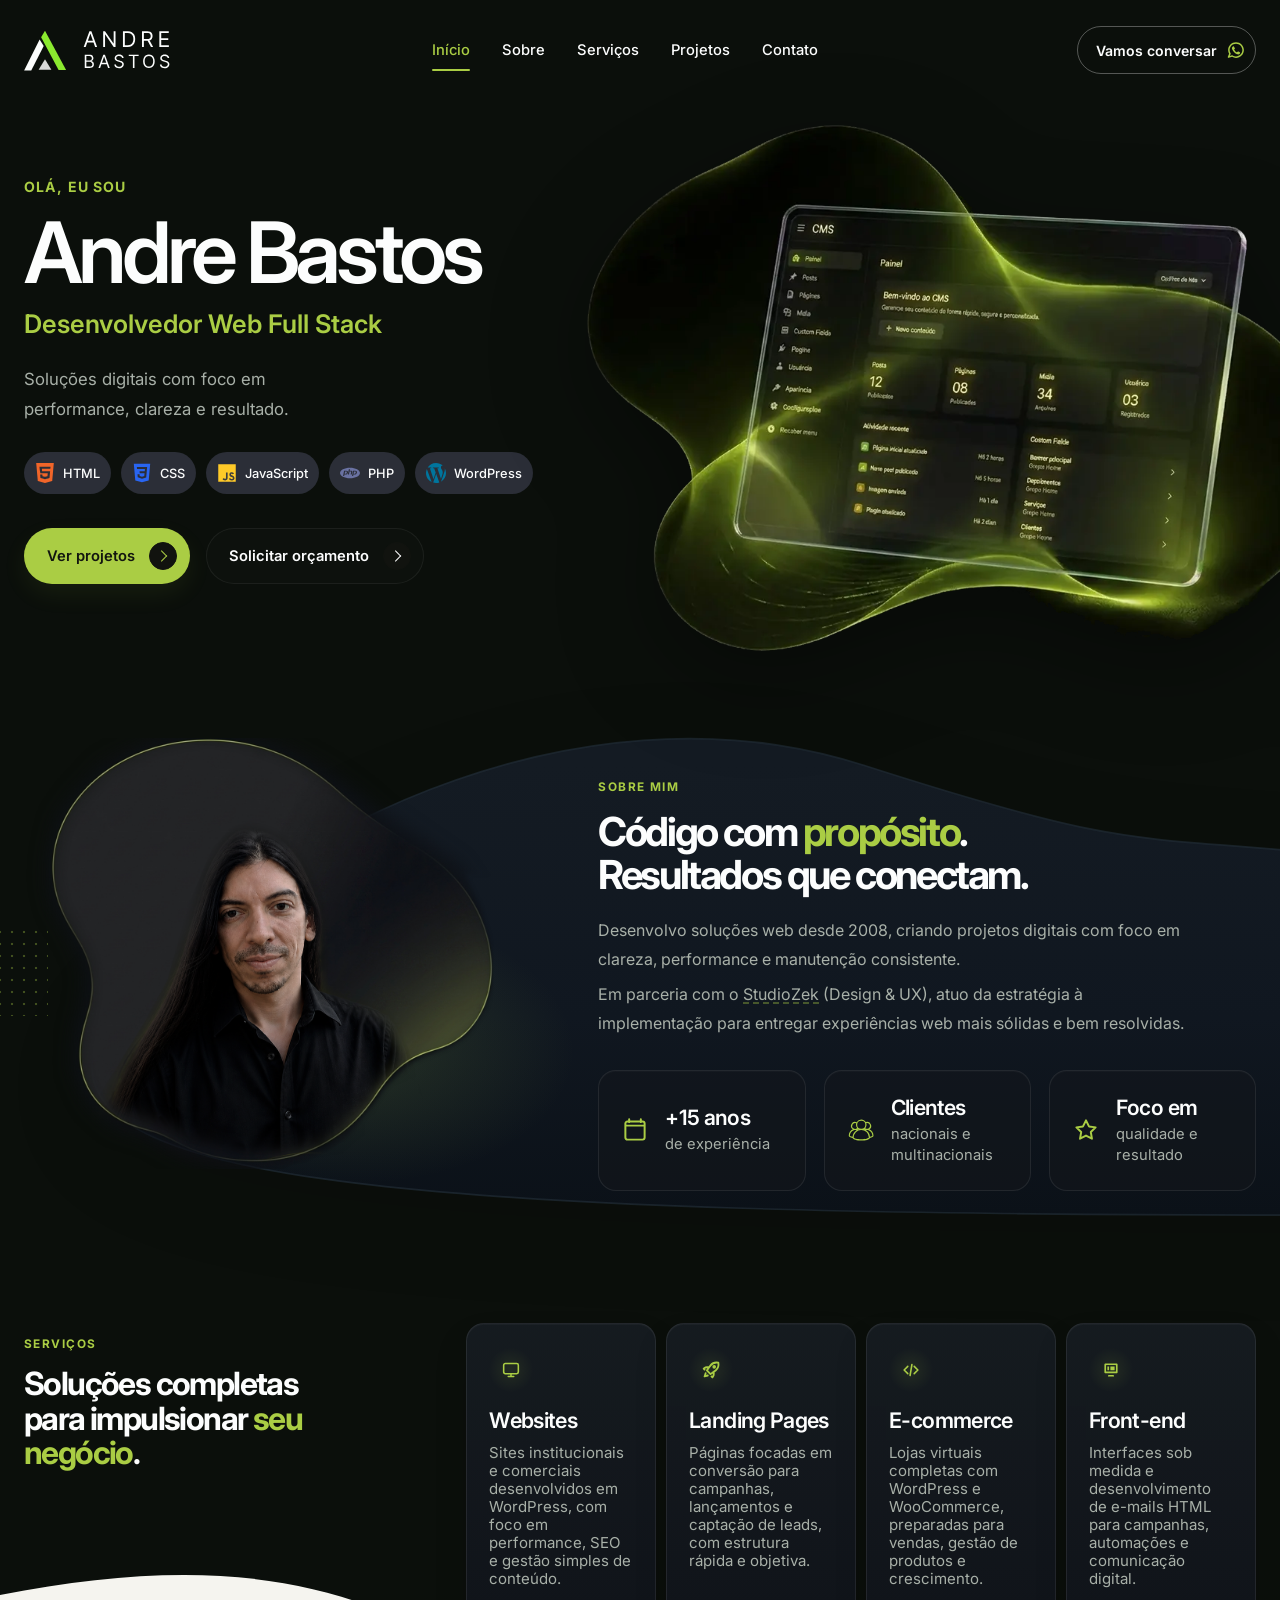
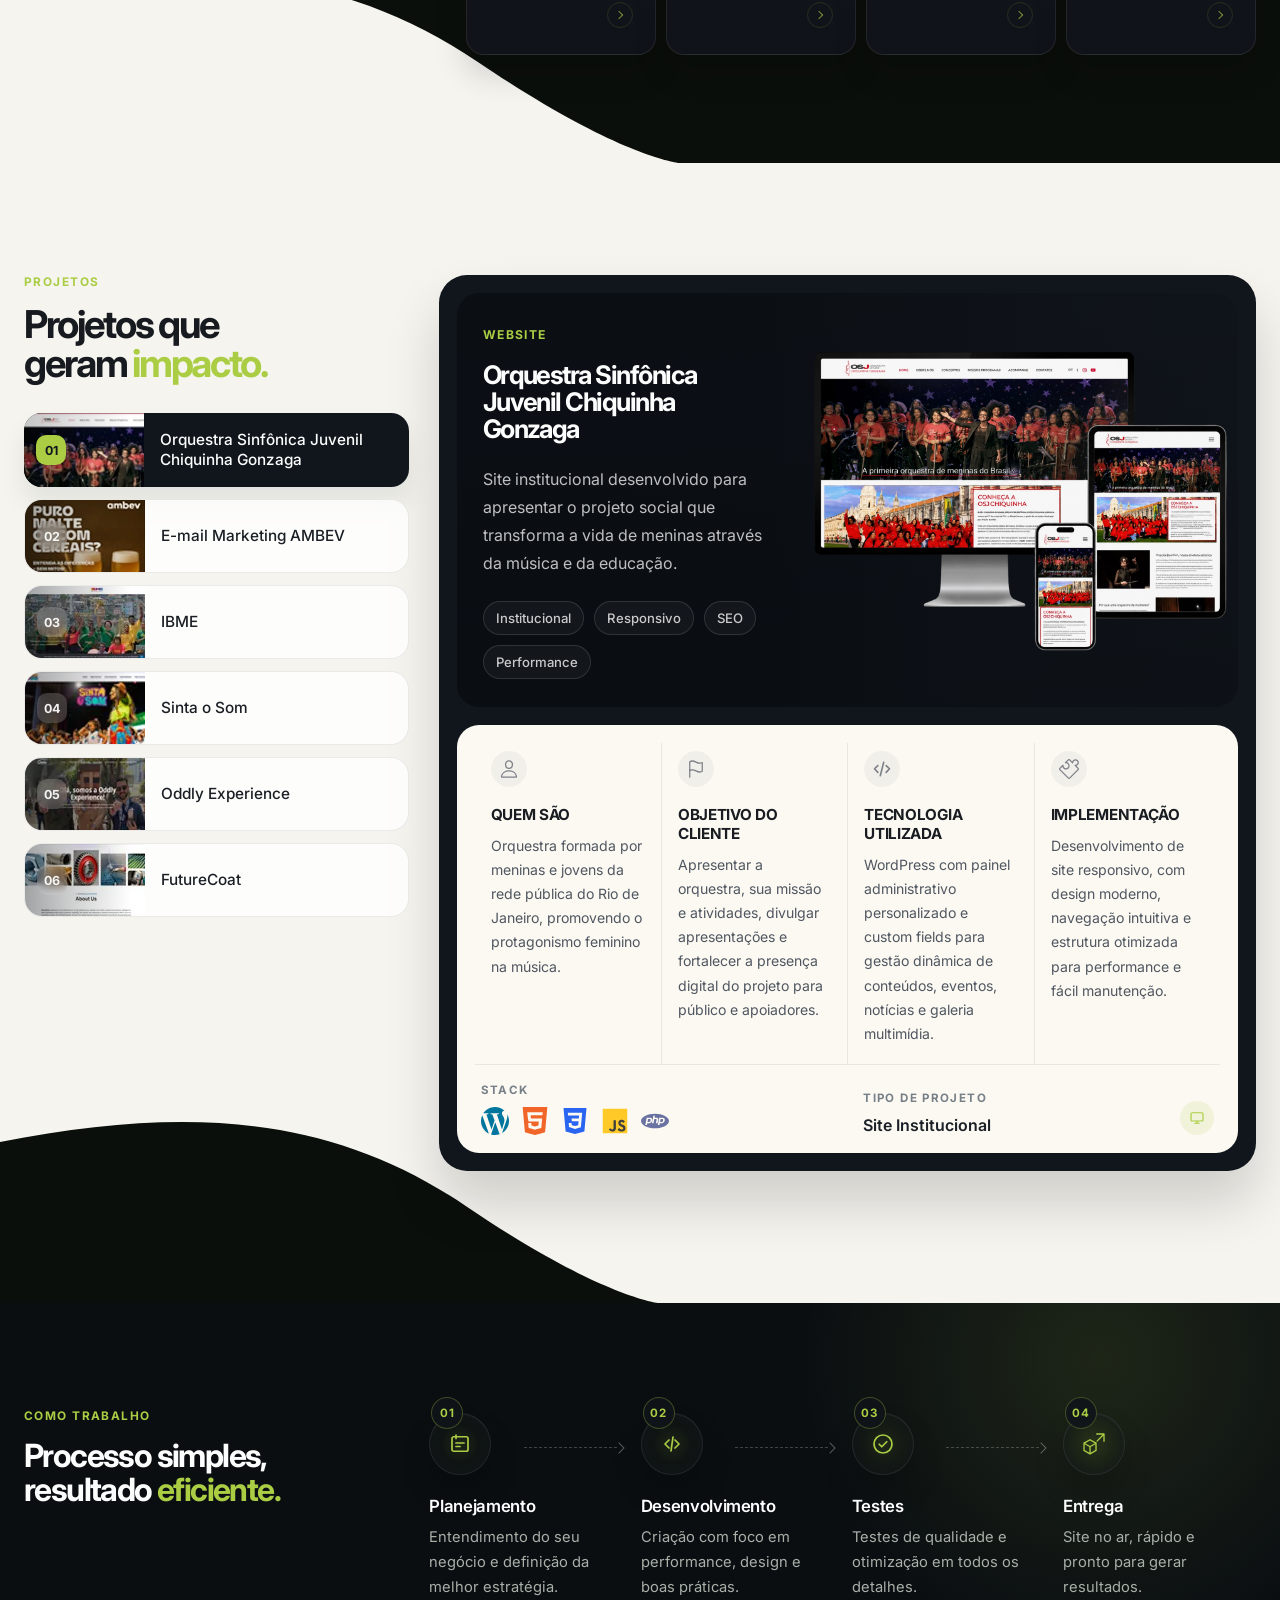
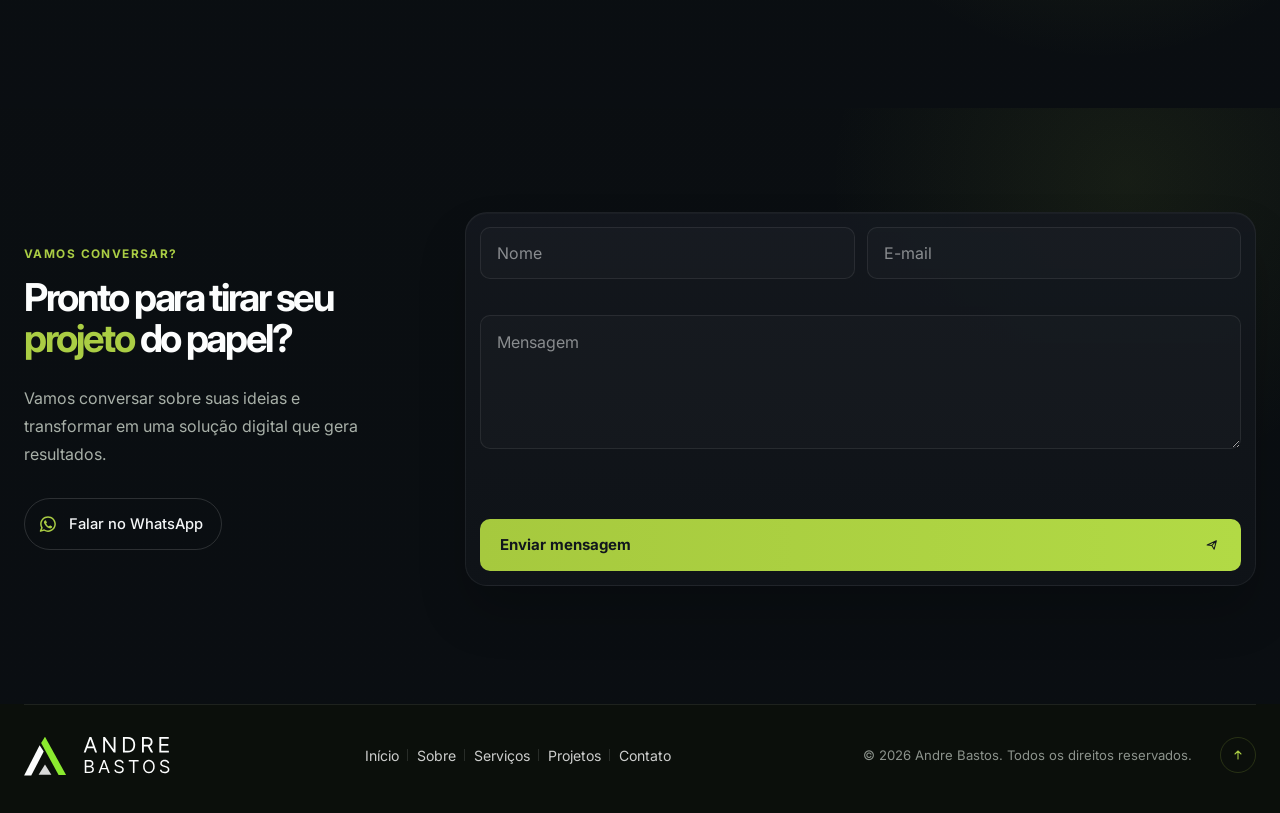
==== v2/index.html @ 13fe6a08 "Ajuste v2" ====
<!doctype html>
<html lang="pt-BR">

<head>
  <meta charset="utf-8" />
  <meta name="viewport" content="width=device-width, initial-scale=1" />
  <title>Andre Bastos | Desenvolvedor Web Full Stack</title>
  <meta name="description"
    content="Soluções digitais com foco em performance, clareza e resultado para sites, landing pages e WordPress." />
  <meta name="theme-color" content="#0B0F0B" />
  <link rel="preconnect" href="https://fonts.googleapis.com" />
  <link rel="preconnect" href="https://fonts.gstatic.com" crossorigin />
  <link href="https://fonts.googleapis.com/css2?family=Inter:wght@400;500;600;700;800&display=swap" rel="stylesheet" />
  <link rel="icon" href="assets/img/brand/favicon.svg" type="image/svg+xml" />
  <link rel="icon" href="assets/img/brand/favicon-96x96.png" sizes="96x96" type="image/png" />
  <link rel="shortcut icon" href="assets/img/brand/favicon.ico" />
  <link rel="apple-touch-icon" href="assets/img/brand/apple-touch-icon.png" sizes="180x180" />
  <meta name="apple-mobile-web-app-title" content="AlsBastos" />
  <link rel="manifest" href="assets/img/brand/site.webmanifest" />


  <link rel="stylesheet" href="assets/css/style.css" />
</head>

<body>
  <div id="topo" aria-hidden="true"></div>
  <div class="page-shell">
    <header class="site-header">
      <div class="container site-header__inner">
        <a class="brand" href="#inicio" aria-label="Andre Bastos">
          <img class="brand__logo" src="assets/img/brand/logo.svg" alt="Andre Bastos" width="221" height="71" />
        </a>

        <button class="menu-toggle" type="button" aria-expanded="false" aria-controls="site-nav"
          aria-label="Abrir menu">
          <span></span>
          <span></span>
        </button>

        <nav class="site-nav" id="site-nav" aria-label="Menu principal">
          <a class="is-active" href="#inicio">Início</a>
          <a href="#sobre">Sobre</a>
          <a href="#servicos">Serviços</a>
          <a href="#projetos">Projetos</a>
          <a href="#contato">Contato</a>
        </nav>

        <a class="header-cta" href="#contato">
          <span>Vamos conversar</span>
          <span class="header-cta__icon" aria-hidden="true">
            <svg class="header-cta__svg" viewBox="0 0 24 24">
              <use href="assets/icons/sprite.svg#icon-message-circle"></use>
            </svg>
          </span>
        </a>
      </div>
    </header>

    <main>
      <section class="hero" id="inicio">
        <div class="hero__ambient hero__ambient--left" aria-hidden="true"></div>
        <div class="hero__ambient hero__ambient--right" aria-hidden="true"></div>

        <div class="container hero__grid">
          <div class="hero__content">
            <p class="hero__eyebrow">OLÁ, EU SOU</p>
            <h1>Andre Bastos</h1>
            <p class="hero__role">Desenvolvedor Web Full Stack</p>
            <p class="hero__description">
              Soluções digitais com foco em performance, clareza e resultado.
            </p>

            <ul class="stack-list" aria-label="Stack principal">
              <li class="stack-chip stack-chip--html">
                <span class="stack-chip__icon" aria-hidden="true">
                  <svg class="stack-chip__svg" viewBox="0 0 27.17 27.17">
                    <use href="assets/icons/sprite.svg#icon-html5"></use>
                  </svg>
                </span>
                <span>HTML</span>
              </li>
              <li class="stack-chip stack-chip--css">
                <span class="stack-chip__icon" aria-hidden="true">
                  <svg class="stack-chip__svg" viewBox="0 0 32 32">
                    <use href="assets/icons/sprite.svg#icon-css3"></use>
                  </svg>
                </span>
                <span>CSS</span>
              </li>
              <li class="stack-chip stack-chip--js">
                <span class="stack-chip__icon" aria-hidden="true">
                  <svg class="stack-chip__svg" viewBox="0 0 32 32">
                    <use href="assets/icons/sprite.svg#icon-javascript"></use>
                  </svg>
                </span>
                <span>JavaScript</span>
              </li>
              <li class="stack-chip stack-chip--php">
                <span class="stack-chip__icon" aria-hidden="true">
                  <svg class="stack-chip__svg" viewBox="0 0 512 512">
                    <use href="assets/icons/sprite.svg#icon-php"></use>
                  </svg>
                </span>
                <span>PHP</span>
              </li>
              <li class="stack-chip stack-chip--wp">
                <span class="stack-chip__icon" aria-hidden="true">
                  <svg class="stack-chip__svg" viewBox="0 0 48 48">
                    <use href="assets/icons/sprite.svg#icon-wordpress"></use>
                  </svg>
                </span>
                <span>WordPress</span>
              </li>
            </ul>

            <div class="hero__actions">
              <a class="hero-button hero-button--primary" href="#projetos">
                <span>Ver projetos</span>
                <span class="hero-button__icon" aria-hidden="true"></span>
              </a>

              <a class="hero-button hero-button--secondary" href="#contato">
                <span>Solicitar orçamento</span>
                <span class="hero-button__icon" aria-hidden="true"></span>
              </a>
            </div>
          </div>

          <div class="hero__visual">
            <div class="hero__visual-glow hero__visual-glow--back" aria-hidden="true"></div>
            <img class="hero__image" src="assets/img/hero/hero-visual.webp"
              alt="Notebook com projeto OSJ Chiquinha Gonzaga em destaque" width="770" height="634" />
          </div>
        </div>

        <div class="hero__flow hero__flow--one" aria-hidden="true"></div>
        <div class="hero__flow hero__flow--two" aria-hidden="true"></div>
      </section>

      <section class="about" id="sobre">
        <div class="about__wash" aria-hidden="true"></div>

        <div class="container about__grid">
          <div class="about__media">
            <div class="about__image-shell">
              <img class="about__image" src="assets/img/about/about-visual.png" alt="Retrato de Andre Bastos"
                width="640" height="480" />
            </div>
          </div>

          <div class="about__content">
            <p class="section-eyebrow">SOBRE MIM</p>
            <h2 class="about__title">
              Código com <span>propósito</span>.<br />
              Resultados que conectam.
            </h2>

            <p class="about__description">
              Desenvolvo soluções web desde 2008, criando projetos digitais com foco em clareza, performance e
              manutenção consistente.
            </p>
            <p class="about__description">

              Em parceria com o <a target="_blank" href="https://ezequielgomes.com/">StudioZek</a> (Design & UX), atuo da estratégia à implementação para entregar experiências
              web mais sólidas e bem resolvidas.
            </p>

            <div class="about__highlights" aria-label="Destaques profissionais">
              <article class="about-card">
                <span class="about-card__icon" aria-hidden="true">
                  <svg viewBox="0 0 24 24" fill="none">
                    <path
                      d="M7 2.75V5.25M17 2.75V5.25M3.75 8.25H20.25M5.5 4.75H18.5C19.4665 4.75 20.25 5.5335 20.25 6.5V18.5C20.25 19.4665 19.4665 20.25 18.5 20.25H5.5C4.5335 20.25 3.75 19.4665 3.75 18.5V6.5C3.75 5.5335 4.5335 4.75 5.5 4.75Z"
                      stroke="currentColor" stroke-width="1.7" stroke-linecap="round" stroke-linejoin="round" />
                  </svg>
                </span>
                <div class="about-card__text">
                  <strong>+15 anos</strong>
                  <span>de experiência</span>
                </div>
              </article>

              <article class="about-card">
                <span class="about-card__icon" aria-hidden="true">
                  <svg viewBox="0 0 24 24" fill="none">
                    <use href="assets/icons/sprite.svg#icon-users-outline"></use>
                  </svg>
                </span>
                <div class="about-card__text">
                  <strong>Clientes</strong>
                  <span>nacionais e multinacionais</span>
                </div>
              </article>

              <article class="about-card">
                <span class="about-card__icon" aria-hidden="true">
                  <svg viewBox="0 0 24 24" fill="none">
                    <path
                      d="M12 3.75L14.5481 8.91365L20.25 9.74293L16.125 13.7637L17.0981 19.4421L12 16.7637L6.90192 19.4421L7.875 13.7637L3.75 9.74293L9.45192 8.91365L12 3.75Z"
                      stroke="currentColor" stroke-width="1.7" stroke-linecap="round" stroke-linejoin="round" />
                  </svg>
                </span>
                <div class="about-card__text">
                  <strong>Foco em</strong>
                  <span>qualidade e resultado</span>
                </div>
              </article>
            </div>
          </div>
        </div>
      </section>

      <section class="services" id="servicos">
        <div class="container services__grid">
          <div class="services__intro">
            <p class="section-eyebrow">SERVIÇOS</p>
            <h2 class="services__title">
              Soluções completas para
              impulsionar <span>seu negócio</span>.
            </h2>
          </div>

          <div class="services__cards" aria-label="Lista de serviços">
            <article class="service-card" data-service-card role="button" tabindex="0" aria-expanded="false"
              aria-controls="service-card-details-1">
              <span class="service-card__icon" aria-hidden="true">
                <svg viewBox="0 0 24 24" fill="none">
                  <path
                    d="M4 6.75C4 5.7835 4.7835 5 5.75 5H18.25C19.2165 5 20 5.7835 20 6.75V14.25C20 15.2165 19.2165 16 18.25 16H5.75C4.7835 16 4 15.2165 4 14.25V6.75Z"
                    stroke="currentColor" stroke-width="1.7" stroke-linecap="round" stroke-linejoin="round" />
                  <path d="M9 19H15M12 16V19" stroke="currentColor" stroke-width="1.7" stroke-linecap="round" />
                </svg>
              </span>
              <h3>Websites</h3>
              <p class="service-card__summary">
                Sites institucionais e comerciais desenvolvidos em WordPress,
                com foco em performance, SEO e gestão simples de conteúdo.
              </p>
              <div class="service-card__details" id="service-card-details-1" aria-hidden="true">
                <p class="service-card__details-copy">
                  Inclui WordPress personalizado, CMS simplificado, SEO
                  tÃ©cnico bÃ¡sico, estrutura responsiva e performance.
                </p>
                <p class="service-card__details-price">A partir de R$ 3.500.</p>
                <a class="service-card__cta" href="https://wa.me/5521992977688" target="_blank" rel="noreferrer">
                  OR&Ccedil;AR
                </a>
              </div>
              <div class="service-card__footer" aria-hidden="true">
                <span class="service-card__arrow"></span>
              </div>
            </article>

            <article class="service-card" data-service-card role="button" tabindex="0" aria-expanded="false"
              aria-controls="service-card-details-2">
              <span class="service-card__icon" aria-hidden="true">
                <svg viewBox="0 0 24 24" fill="none">
                  <use href="assets/icons/sprite.svg#icon-rocket-outline"></use>
                </svg>
              </span>
              <h3>Landing Pages</h3>
              <p class="service-card__summary">
                Páginas focadas em conversão para campanhas, lançamentos e
                captação de leads, com estrutura rápida e objetiva.
              </p>
              <div class="service-card__details" id="service-card-details-2" aria-hidden="true">
                <p class="service-card__details-copy">
                  Inclui estrutura rÃ¡pida, responsivo, formulÃ¡rio,
                  otimizaÃ§Ã£o para campanhas e implementaÃ§Ã£o front-end.
                </p>
                <p class="service-card__details-price">A partir de R$ 1.500.</p>
                <a class="service-card__cta" href="https://wa.me/5521992977688" target="_blank" rel="noreferrer">
                  OR&Ccedil;AR
                </a>
              </div>
              <div class="service-card__footer" aria-hidden="true">
                <span class="service-card__arrow"></span>
              </div>
            </article>

            <article class="service-card" data-service-card role="button" tabindex="0" aria-expanded="false"
              aria-controls="service-card-details-3">
              <span class="service-card__icon" aria-hidden="true">
                <svg viewBox="0 0 24 24" fill="none">
                  <path d="M8.5 8L4.5 12L8.5 16M15.5 8L19.5 12L15.5 16M13 6L11 18" stroke="currentColor"
                    stroke-width="1.7" stroke-linecap="round" stroke-linejoin="round" />
                </svg>
              </span>
              <h3>E-commerce</h3>
              <p class="service-card__summary">
                Lojas virtuais completas com WordPress e WooCommerce,
                preparadas para vendas, gestão de produtos e crescimento.
              </p>
              <div class="service-card__details" id="service-card-details-3" aria-hidden="true">
                <p class="service-card__details-copy">
                  WooCommerce, gestÃ£o de produtos, carrinho, checkout,
                  estrutura escalÃ¡vel e integraÃ§Ãµes bÃ¡sicas.
                </p>
                <p class="service-card__details-price">Projetos sob escopo.</p>
                <a class="service-card__cta" href="https://wa.me/5521992977688" target="_blank" rel="noreferrer">
                  OR&Ccedil;AR
                </a>
              </div>
              <div class="service-card__footer" aria-hidden="true">
                <span class="service-card__arrow"></span>
              </div>
            </article>

            <article class="service-card" data-service-card role="button" tabindex="0" aria-expanded="false"
              aria-controls="service-card-details-4">
              <span class="service-card__icon" aria-hidden="true">
                <svg viewBox="0 0 100 100" fill="none">
                  <use href="assets/icons/sprite.svg#icon-screen-outline"></use>
                </svg>
              </span>
              <h3>Front-end</h3>
              <p class="service-card__summary">
                Interfaces sob medida e desenvolvimento de e-mails HTML para
                campanhas, automações e comunicação digital.
              </p>
              <div class="service-card__details" id="service-card-details-4" aria-hidden="true">
                <p class="service-card__details-copy">
                  Interfaces sob medida e e-mails HTML responsivos para
                  campanhas, automaÃ§Ãµes e comunicaÃ§Ã£o digital.
                </p>
                <p class="service-card__details-price">Projetos sob demanda.</p>
                <a class="service-card__cta" href="https://wa.me/5521992977688" target="_blank" rel="noreferrer">
                  OR&Ccedil;AR
                </a>
              </div>
              <div class="service-card__footer" aria-hidden="true">
                <span class="service-card__arrow"></span>
              </div>
            </article>
          </div>
        </div>
      </section>

      <section class="projects" id="projetos">
        <div class="container projects__layout">
          <aside class="projects__sidebar">
            <p class="section-eyebrow">PROJETOS</p>
            <h2 class="projects__title">
              Projetos que
              geram&nbsp;<span>impacto.</span>
            </h2>

            <div class="projects__list" role="tablist" aria-label="Projetos em destaque">
              <button class="project-nav is-active" type="button" data-project-trigger data-project-id="project-01"
                aria-selected="true">
                <span class="project-nav__media">
                  <span class="project-nav__number">01</span>
                  <img class="project-nav__thumb" src="assets/img/projects/projeto-01-thumb.webp" alt="" width="112"
                    height="72" />
                </span>
                <span class="project-nav__name">
                  Orquestra Sinfônica
                  Juvenil Chiquinha Gonzaga
                </span>
              </button>

              <button class="project-nav" type="button" data-project-trigger data-project-id="project-02"
                aria-selected="false">
                <span class="project-nav__media">
                  <span class="project-nav__number">02</span>
                  <img class="project-nav__thumb" src="assets/img/projects/projeto-02-thumb.webp" alt="" width="112"
                    height="72" />
                </span>
                <span class="project-nav__name">E-mail Marketing AMBEV</span>
              </button>

              <button class="project-nav" type="button" data-project-trigger data-project-id="project-03"
                aria-selected="false">
                <span class="project-nav__media">
                  <span class="project-nav__number">03</span>
                  <img class="project-nav__thumb" src="assets/img/projects/projeto-03-thumb.webp" alt="" width="112"
                    height="72" />
                </span>
                <span class="project-nav__name">IBME</span>
              </button>

              <button class="project-nav" type="button" data-project-trigger data-project-id="project-04"
                aria-selected="false">
                <span class="project-nav__media">
                  <span class="project-nav__number">04</span>
                  <img class="project-nav__thumb" src="assets/img/projects/projeto-04-thumb.webp" alt="" width="112"
                    height="72" />
                </span>
                <span class="project-nav__name">Sinta o Som</span>
              </button>

              <button class="project-nav" type="button" data-project-trigger data-project-id="project-05"
                aria-selected="false">
                <span class="project-nav__media">
                  <span class="project-nav__number">05</span>
                  <img class="project-nav__thumb" src="assets/img/projects/projeto-05-thumb.webp" alt="" width="112"
                    height="72" />
                </span>
                <span class="project-nav__name">Oddly Experience</span>
              </button>

              <button class="project-nav" type="button" data-project-trigger data-project-id="project-06"
                aria-selected="false">
                <span class="project-nav__media">
                  <span class="project-nav__number">06</span>
                  <img class="project-nav__thumb" src="assets/img/projects/projeto-06-thumb.webp" alt="" width="112"
                    height="72" />
                </span>
                <span class="project-nav__name">FutureCoat</span>
              </button>
            </div>

          </aside>

          <article class="projects-panel" aria-live="polite">
            <div class="projects-panel__hero">
              <div class="projects-panel__copy">
                <p class="projects-panel__kicker" data-project-kicker>WEBSITE</p>
                <h3 class="projects-panel__title" data-project-title>
                  Orquestra Sinfônica
                  Juvenil Chiquinha Gonzaga
                </h3>
                <p class="projects-panel__summary" data-project-summary>
                  Site institucional desenvolvido para apresentar o projeto social
                  que transforma a vida de meninas através da música e da educação.
                </p>

                <ul class="projects-panel__tags" data-project-tags>
                  <li>Institucional</li>
                  <li>Responsivo</li>
                  <li>SEO</li>
                  <li>Performance</li>
                </ul>
              </div>

              <div class="projects-panel__visual">
                <img class="projects-panel__image" data-project-image src="assets/img/projects/full/projeto-01.webp"
                  alt="Projeto Orquestra Sinfônica Juvenil Chiquinha Gonzaga" width="910" height="620" />
              </div>
            </div>

            <div class="projects-panel__report">
              <div class="projects-panel__sections" data-project-sections></div>

              <div class="projects-panel__meta">
                <div class="projects-panel__stack">
                  <span class="projects-panel__meta-label">STACK</span>
                  <div class="projects-panel__stack-icons" data-project-stack></div>
                </div>

                <div class="projects-panel__type">
                  <span class="projects-panel__meta-label">TIPO DE PROJETO</span>
                  <strong data-project-type>Site Institucional</strong>
                </div>

                <span class="projects-panel__status" aria-hidden="true">
                  <svg viewBox="0 0 24 24" fill="none">
                    <path
                      d="M4 6.75C4 5.7835 4.7835 5 5.75 5H18.25C19.2165 5 20 5.7835 20 6.75V14.25C20 15.2165 19.2165 16 18.25 16H5.75C4.7835 16 4 15.2165 4 14.25V6.75Z"
                      stroke="currentColor" stroke-width="1.6" stroke-linecap="round" stroke-linejoin="round" />
                    <path d="M9 19H15M12 16V19" stroke="currentColor" stroke-width="1.6" stroke-linecap="round" />
                  </svg>
                </span>
              </div>
            </div>
          </article>
        </div>
      </section>

      <section class="process" id="processo">
        <div class="container process__layout">
          <div class="process__intro">
            <p class="section-eyebrow">COMO TRABALHO</p>
            <h2 class="process__title">
              Processo simples,
              resultado <span>eficiente.</span>
            </h2>
          </div>

          <div class="process__steps" aria-label="Etapas do processo de trabalho">
            <article class="process-step">
              <span class="process-step__number">01</span>
              <span class="process-step__icon" aria-hidden="true">
                <svg viewBox="0 0 24 24" fill="none">
                  <path
                    d="M8.75 4.75H18.25C19.2165 4.75 20 5.5335 20 6.5V17.5C20 18.4665 19.2165 19.25 18.25 19.25H5.75C4.7835 19.25 4 18.4665 4 17.5V6.5C4 5.5335 4.7835 4.75 5.75 4.75H8.75ZM8 3V6.5M8 11H16M8 14.5H12"
                    stroke="currentColor" stroke-width="1.7" stroke-linecap="round" stroke-linejoin="round" />
                </svg>
              </span>
              <h3>Planejamento</h3>
              <p>Entendimento do seu negócio e definição da melhor estratégia.</p>
            </article>

            <article class="process-step">
              <span class="process-step__number">02</span>
              <span class="process-step__icon" aria-hidden="true">
                <svg viewBox="0 0 24 24" fill="none">
                  <path d="M9 8L5 12L9 16M15 8L19 12L15 16M13 5L11 19" stroke="currentColor" stroke-width="1.7"
                    stroke-linecap="round" stroke-linejoin="round" />
                </svg>
              </span>
              <h3>Desenvolvimento</h3>
              <p>Criação com foco em performance, design e boas práticas.</p>
            </article>

            <article class="process-step">
              <span class="process-step__number">03</span>
              <span class="process-step__icon" aria-hidden="true">
                <svg viewBox="0 0 24 24" fill="none">
                  <path
                    d="M8.25 12.25L10.75 14.75L15.75 9.75M21 12C21 16.9706 16.9706 21 12 21C7.02944 21 3 16.9706 3 12C3 7.02944 7.02944 3 12 3C16.9706 3 21 7.02944 21 12Z"
                    stroke="currentColor" stroke-width="1.7" stroke-linecap="round" stroke-linejoin="round" />
                </svg>
              </span>
              <h3>Testes</h3>
              <p>Testes de qualidade e otimização em todos os detalhes.</p>
            </article>

            <article class="process-step">
              <span class="process-step__number">04</span>
              <span class="process-step__icon" aria-hidden="true">
                <svg viewBox="0 0 36 36" fill="none">
                  <use href="assets/icons/sprite.svg#icon-deploy-outline"></use>
                </svg>
              </span>
              <h3>Entrega</h3>
              <p>Site no ar, rápido e pronto para gerar resultados.</p>
            </article>
          </div>
        </div>
      </section>

      <section class="contact" id="contato">
        <div class="container contact__layout">
          <div class="contact__intro">
            <p class="section-eyebrow">VAMOS CONVERSAR?</p>
            <h2 class="contact__title">
              Pronto para tirar
              seu <span>projeto</span> do papel?
            </h2>
            <p class="contact__description">
              Vamos conversar sobre suas ideias e transformar em uma solução
              digital que gera resultados.
            </p>

            <div class="contact__actions">
              <a class="contact-link contact-link--whatsapp" href="https://wa.me/5521992977688" target="_blank"
                rel="noreferrer">
                <span class="contact-link__icon" aria-hidden="true">
                  <svg viewBox="0 0 24 24" fill="none">
                    <use href="assets/icons/sprite.svg#icon-message-circle"></use>
                  </svg>
                </span>
                <span>Falar no WhatsApp</span>
              </a>
            </div>
          </div>

          <div class="contact__panel">
            <form class="contact-form" data-contact-form novalidate>
              <div class="contact-form__row">
                <div class="contact-form__field">
                  <label class="sr-only" for="contact-name">Nome</label>
                  <input id="contact-name" name="nome" type="text" placeholder="Nome" autocomplete="name" required
                    minlength="2" aria-describedby="contact-name-error" />
                  <span class="contact-form__error" id="contact-name-error" data-error-for="contact-name"
                    aria-live="polite"></span>
                </div>

                <div class="contact-form__field">
                  <label class="sr-only" for="contact-email">E-mail</label>
                  <input id="contact-email" name="email" type="email" placeholder="E-mail" autocomplete="email"
                    inputmode="email" required aria-describedby="contact-email-error" />
                  <span class="contact-form__error" id="contact-email-error" data-error-for="contact-email"
                    aria-live="polite"></span>
                </div>
              </div>

              <div class="contact-form__field contact-form__field--message">
                <label class="sr-only" for="contact-message">Mensagem</label>
                <textarea id="contact-message" name="mensagem" placeholder="Mensagem" rows="5" required minlength="12"
                  aria-describedby="contact-message-error"></textarea>
                <span class="contact-form__error" id="contact-message-error" data-error-for="contact-message"
                  aria-live="polite"></span>
              </div>

              <p class="contact-form__feedback" data-contact-feedback role="status" aria-live="polite"></p>

              <button class="contact-form__submit" type="submit">
                <span>Enviar mensagem</span>
                <span class="contact-form__submit-icon" aria-hidden="true">
                  <svg viewBox="0 0 24 24" fill="none">
                    <path d="M4.75 12L18.5 5.75L15.25 18.25L11.75 12.75L4.75 12ZM11.75 12.75L18.5 5.75"
                      stroke="currentColor" stroke-width="1.6" stroke-linecap="round" stroke-linejoin="round" />
                  </svg>
                </span>
              </button>
            </form>
          </div>
        </div>
      </section>
    </main>

    <footer class="site-footer">
      <div class="container site-footer__inner">
        <a class="site-footer__brand" href="#inicio" aria-label="Andre Bastos">
          <img class="site-footer__logo" src="assets/img/brand/logo.svg" alt="Andre Bastos" width="221" height="71" />
        </a>

        <nav class="site-footer__nav" aria-label="Links do rodapé">
          <a href="#inicio">Início</a>
          <a href="#sobre">Sobre</a>
          <a href="#servicos">Serviços</a>
          <a href="#projetos">Projetos</a>
          <a href="#contato">Contato</a>
        </nav>

        <p class="site-footer__copy">© 2026 Andre Bastos. Todos os direitos reservados.</p>

        <a class="site-footer__top" href="#topo" aria-label="Voltar ao topo">
          <svg viewBox="0 0 24 24" fill="none" aria-hidden="true">
            <path d="M12 18V6M12 6L7.5 10.5M12 6L16.5 10.5" stroke="currentColor" stroke-width="1.6"
              stroke-linecap="round" stroke-linejoin="round" />
          </svg>
        </a>
      </div>
    </footer>
  </div>

  <script src="assets/js/projects-data.js"></script>
  <script src="assets/js/main.js"></script>
</body>

</html>
---- v2/assets/css/style.css ----
:root {
  --bg: #0b0f0b;
  --bg-deep: #090d11;
  --text: #fcfdfd;
  --text-secondary: #a8b0a8;
  --accent: #aacd44;
  --border: rgba(255, 255, 255, 0.06);
  --line: rgba(255, 255, 255, 0.08);
  --container: 1240px;
  --shadow: 0 24px 60px rgba(0, 0, 0, 0.28);
}

*,
*::before,
*::after {
  box-sizing: border-box;
}

html {
  scroll-behavior: smooth;
}

body {
  margin: 0;
  min-width: 320px;
  overflow-x: hidden;
  background: var(--bg);
  color: var(--text);
  font-family: "Inter", "Segoe UI", sans-serif;
}

img {
  display: block;
  max-width: 100%;
}

a {
  color: inherit;
  text-decoration: none;
}

button {
  font: inherit;
}

:focus-visible {
  outline: 2px solid var(--accent);
  outline-offset: 3px;
}

.page-shell {
  position: relative;
  overflow: clip;
}

.container {
  width: min(calc(100% - 48px), var(--container));
  margin-inline: auto;
}

.site-header {
  position: relative;
  z-index: 20;
  padding: 26px 0 0;
}

.site-header__inner {
  display: grid;
  grid-template-columns: auto 1fr auto;
  align-items: center;
  gap: 24px;
}

.brand {
  display: inline-flex;
  align-items: center;
}

.brand__logo {
  width: 148px;
  height: auto;
}

.site-nav {
  display: flex;
  align-items: center;
  justify-content: center;
  gap: 32px;
}

.site-nav a {
  position: relative;
  color: var(--text);
  font-size: 0.92rem;
  font-weight: 500;
}

.site-nav a::after {
  content: "";
  position: absolute;
  left: 0;
  bottom: -12px;
  width: 100%;
  height: 2px;
  transform: scaleX(0);
  transform-origin: left;
  border-radius: 999px;
  background: var(--accent);
  transition: transform 180ms ease;
}

.site-nav a.is-active {
  color: var(--accent);
}

.site-nav a.is-active::after,
.site-nav a:hover::after {
  transform: scaleX(1);
}

.header-cta {
  display: inline-flex;
  align-items: center;
  gap: 10px;
  min-height: 48px;
  padding: 0 10px 0 18px;
  border: 1px solid rgba(255, 255, 255, 0.3);
  border-radius: 999px;
  color: var(--text);
  font-size: 0.88rem;
  font-weight: 600;
  transition:
    border-color 180ms ease,
    transform 180ms ease,
    box-shadow 180ms ease;
}

.header-cta:hover {
  border-color: rgba(255, 255, 255, 0.3);
  transform: translateY(-1px);
  box-shadow: 0 10px 28px rgba(0, 0, 0, 0.18);
}

.header-cta__icon {
  display: inline-flex;
  align-items: center;
  justify-content: center;
  color: var(--accent);
}

.hero-button__icon {
  position: relative;
  display: inline-grid;
  place-items: center;
  width: 28px;
  height: 28px;
  border: 1px solid rgba(170, 205, 68, 0.22);
  border-radius: 50%;
  color: var(--accent);
  transition:
    transform 220ms ease,
    background-color 220ms ease,
    border-color 220ms ease,
    color 220ms ease;
}

.hero-button__icon::before {
  content: "";
  width: 8px;
  height: 8px;
  border-top: 1.5px solid currentColor;
  border-right: 1.5px solid currentColor;
  transform: rotate(45deg) translate(-1px, 1px);
}

.header-cta__svg {
  width: 18px;
  height: 18px;
  display: block;
}

.menu-toggle {
  display: none;
  justify-self: end;
  width: 48px;
  height: 48px;
  padding: 0;
  border: 1px solid var(--border);
  border-radius: 50%;
  background: transparent;
}

.menu-toggle span {
  display: block;
  width: 18px;
  height: 1.5px;
  margin: 0 auto;
  background: var(--text);
}

.menu-toggle span + span {
  margin-top: 5px;
}

.hero {
  position: relative;
  padding: 0 0 86px;
}

.hero__grid {
  position: relative;
  z-index: 1;
  display: grid;
  grid-template-columns: minmax(0, 0.78fr) minmax(620px, 1.08fr);
  align-items: center;
  gap: 12px;
}

.hero__content {
  padding-top: 34px;
}

.hero__eyebrow {
  margin: 0 0 18px;
  color: var(--accent);
  font-size: 0.88rem;
  font-weight: 700;
  letter-spacing: 0.08em;
  text-transform: uppercase;
}

.hero h1 {
  margin: 0;
  font-family: "Inter", "Segoe UI", sans-serif;
  font-size: 5.3rem;
  font-weight: 600;
  line-height: 0.94;
  letter-spacing: -0.06em;
}

.hero__role {
  margin: 16px 0 0;
  color: var(--accent);
  font-family: "Inter", "Segoe UI", sans-serif;
  font-size: clamp(1.32rem, 2vw, 1.68rem);
  font-weight: 600;
}

.hero__description {
  max-width: 30ch;
  margin: 26px 0 0;
  color: var(--text-secondary);
  font-size: 1.05rem;
  line-height: 1.75;
}

.stack-list {
  display: flex;
  flex-wrap: wrap;
  gap: 10px;
  padding: 0;
  margin: 28px 0 0;
  list-style: none;
}

.stack-chip {
  display: inline-flex;
  align-items: center;
  gap: 8px;
  min-height: 34px;
  padding: 11px;
  border: 0;
  border-radius: 999px;
  background: #2b2e37;
  color: var(--text);
  font-size: 0.8rem;
  font-weight: 500;
}

.stack-chip__icon {
  display: inline-grid;
  place-items: center;
  width: 20px;
  height: 20px;
  color: #ffffff;
  flex: 0 0 20px;
}

.stack-chip__svg {
  width: 100%;
  height: 100%;
  display: block;
}

.stack-chip--html .stack-chip__icon {
  color: #f16529;
}

.stack-chip--css .stack-chip__icon {
  color: #2965f1;
}

.stack-chip--js .stack-chip__icon {
  color: inherit;
}

.stack-chip--php .stack-chip__icon {
  color: #6a72a2;
}

.stack-chip--wp .stack-chip__icon {
  color: inherit;
}

.hero__actions {
  display: flex;
  flex-wrap: wrap;
  gap: 16px;
  margin-top: 34px;
}

.hero-button {
  position: relative;
  isolation: isolate;
  overflow: hidden;
  display: inline-flex;
  align-items: center;
  gap: 14px;
  min-height: 56px;
  padding: 0 12px 0 22px;
  border-radius: 999px;
  font-size: 0.92rem;
  font-weight: 600;
  transition:
    transform 180ms ease,
    box-shadow 180ms ease,
    border-color 180ms ease,
    background-color 180ms ease,
    color 180ms ease;
}

.hero-button::after {
  content: "";
  position: absolute;
  inset: 1px;
  z-index: 0;
  border-radius: inherit;
  transform: translateX(-145%);
  transition: transform 420ms ease;
}

.hero-button:hover {
  transform: translateY(-1px);
}

.hero-button:hover::after {
  transform: translateX(145%);
}

.hero-button > span {
  position: relative;
  z-index: 1;
}

.hero-button--primary {
  border: 1px solid rgba(170, 205, 68, 0.18);
  background: var(--accent);
  color: #12150f;
  box-shadow: 0 10px 24px rgba(170, 205, 68, 0.08);
}

.hero-button--primary::after {
  background: linear-gradient(
    110deg,
    transparent 0%,
    rgba(252, 253, 253, 0) 34%,
    rgba(230, 247, 168, 0.18) 46%,
    rgba(252, 253, 253, 0.34) 50%,
    rgba(225, 242, 156, 0.18) 54%,
    rgba(252, 253, 253, 0) 66%,
    transparent 100%
  );
}

.hero-button--primary .hero-button__icon {
  border-color: #11130f;
  color: var(--accent);
  background: #11130f;
}

.hero-button--primary:hover {
  box-shadow: 0 14px 30px rgba(170, 205, 68, 0.12);
}

.hero-button--primary:hover .hero-button__icon {
  background: #fcfdfd;
  border-color: #fcfdfd;
  color: #12150f;
  transform: translateX(2px) scale(1.04);
}

.hero-button--secondary {
  border: 1px solid var(--border);
  color: var(--text);
  background: rgba(255, 255, 255, 0.01);
}

.hero-button--secondary::after {
  background: linear-gradient(
    110deg,
    transparent 0%,
    rgba(255, 255, 255, 0.02) 38%,
    rgba(255, 255, 255, 0.18) 50%,
    rgba(255, 255, 255, 0.02) 62%,
    transparent 100%
  );
}

.hero-button--secondary .hero-button__icon {
  border-color: #11130f;
  background: #11130f;
  color: #fcfdfd;
}

.hero-button--secondary:hover {
  border-color: rgba(170, 205, 68, 0.22);
  background: rgba(255, 255, 255, 0.03);
  box-shadow: 0 14px 32px rgba(0, 0, 0, 0.18);
}

.hero-button--secondary:hover .hero-button__icon {
  background: var(--accent);
  border-color: var(--accent);
  color: #12150f;
  transform: translateX(2px) scale(1.04);
}

.hero__visual {
  position: relative;
  min-height: 580px;
  overflow: visible;
}

.hero__visual-glow {
  display: none;
}

.hero__visual-glow--back {
  display: none;
}

.hero__image {
  position: absolute;
  left: -30px;
  right: auto;
  top: 6px;
  width: min(128%, 920px);
  max-width: none;
  height: auto;
  filter: drop-shadow(0 28px 48px rgba(0, 0, 0, 0.34));
}

.hero__ambient {
  display: none;
}

.hero__ambient--left {
  display: none;
}

.hero__ambient--right {
  display: none;
}

.hero__flow {
  display: none;
}

.hero__flow--one {
  display: none;
}

.hero__flow--two {
  display: none;
}

.section-eyebrow {
  margin: 0 0 16px;
  color: var(--accent);
  font-size: 0.74rem;
  font-weight: 700;
  letter-spacing: 0.12em;
  text-transform: uppercase;
}

.about {
  position: relative;
  padding: 26px 0 98px;
  isolation: isolate;
}

.about::before {
  display: none;
}

.about__wash {
  display: none;
}

.about__grid {
  position: relative;
  z-index: 1;
  isolation: isolate;
  display: grid;
  grid-template-columns: minmax(340px, 0.92fr) minmax(0, 1.12fr);
  align-items: center;
  gap: 34px;
}

.about__grid::before {
  content: "";
  position: absolute;
  z-index: -1;
  right: -135px;
  top: -34px;
  width: 1300px;
  aspect-ratio: 1300 / 490;
  background: url("../img/about/about-shape.svg") no-repeat right top;
  background-size: 100% 100%;
  filter: drop-shadow(0 24px 42px rgba(0, 0, 0, 0.12));
}

.about__media {
  position: relative;
}

.about__media::before {
  content: "";
  position: absolute;
  left: -30px;
  top: 160px;
  width: 54px;
  height: 90px;
  opacity: 0.7;
  background-image: radial-gradient(circle, rgba(170, 205, 68, 0.48) 1px, transparent 1.6px);
  background-size: 12px 12px;
}

.about__image-shell {
  position: relative;
  max-width: 470px;
  transform: translateY(-28px);
}

.about__image-shell::before {
  display: none;
}

.about__image-shell::after {
  display: none;
}

.about__image {
  position: relative;
  z-index: 1;
  width: 100%;
  height: auto;
  object-fit: contain;
}

.about__content {
  max-width: 660px;
  padding-top: 8px;
}

.about__title {
  margin: 0;
  font-size: clamp(2.5rem, 3vw, 3.6rem);
  font-weight: 700;
  line-height: 1.08;
  letter-spacing: -0.06em;
}

.about__title span {
  color: var(--accent);
}

.about__description {
  max-width: 59ch;
  margin: 20px 0 0;
  color: var(--text-secondary);
  font-size: 1rem;
  line-height: 1.8;
}

.about__description a {
  text-decoration: underline;
  text-decoration-style: dashed;
  text-decoration-color: rgba(170, 205, 68, 0.48);
  text-underline-offset: 0.18em;
  transition:
    color .22s ease,
    text-decoration-color .22s ease,
    text-underline-offset .22s ease;
}

.about__description a:hover,
.about__description a:focus-visible {
  color: #d7f97a;
  text-decoration-color: rgba(215, 249, 122, 0.92);
  text-underline-offset: 0.28em;
}

.about__description + .about__description {
  margin-top: 6px;
}

.about__highlights {
  display: grid;
  grid-template-columns: repeat(3, minmax(0, 1fr));
  gap: 18px;
  margin-top: 32px;
}

.about-card {
  display: flex;
  align-items: center;
  gap: 16px;
  min-height: 110px;
  padding: 24px 22px;
  border: 1px solid rgba(255, 255, 255, 0.08);
  border-radius: 18px;
  background: rgba(20, 23, 28, 0.58);
  box-shadow: inset 0 1px 0 rgba(255, 255, 255, 0.02);
}

.about-card__icon {
  display: inline-grid;
  place-items: center;
  width: 28px;
  height: 28px;
  flex: 0 0 28px;
  color: var(--accent);
}

.about-card__icon svg {
  width: 100%;
  height: 100%;
  display: block;
}

.about-card__text {
  display: grid;
  gap: 4px;
}

.about-card__text strong {
  font-size: 1.32rem;
  font-weight: 600;
  letter-spacing: -0.03em;
}

.about-card__text span {
  color: var(--text-secondary);
  font-size: 0.92rem;
  line-height: 1.45;
}

.services {
  position: relative;
  padding: 28px 0 108px;
  overflow: clip;
}

.services::after {
  content: "";
  position: absolute;
  left: -32px;
  bottom: -2px;
  width: min(720px, 56vw);
  aspect-ratio: 352 / 94;
  background: url("../img/ui/services-wave.svg") no-repeat left bottom / 100% 100%;
  z-index: 0;
}

.services__grid {
  position: relative;
  z-index: 1;
  display: grid;
  grid-template-columns: minmax(240px, 0.86fr) minmax(0, 1.64fr);
  gap: 28px;
  align-items: start;
}

.services__intro {
  padding-top: 14px;
  max-width: 330px;
}

.services__title {
  margin: 0;
  font-size: clamp(2rem, 2.5vw, 3rem);
  font-weight: 700;
  line-height: 1.08;
  letter-spacing: -0.05em;
}

.services__title span {
  color: var(--accent);
}

.services__cards {
  display: grid;
  grid-template-columns: repeat(4, minmax(0, 1fr));
  gap: 10px;
}

.service-card {
  position: relative;
  display: flex;
  flex-direction: column;
  align-items: flex-start;
  min-height: 220px;
  padding: 24px 22px 26px;
  border: 1px solid rgba(255, 255, 255, 0.08);
  border-radius: 18px;
  background:
    linear-gradient(180deg, rgba(23, 28, 34, 0.92) 0%, rgba(16, 20, 26, 0.96) 100%);
  box-shadow:
    inset 0 1px 0 rgba(255, 255, 255, 0.03),
    0 18px 32px rgba(0, 0, 0, 0.16);
  cursor: pointer;
  transition:
    border-color 220ms ease,
    background 220ms ease,
    box-shadow 220ms ease;
}

.service-card:hover,
.service-card:focus-visible,
.service-card.is-expanded {
  border-color: rgba(170, 205, 68, 0.18);
  background:
    linear-gradient(180deg, rgba(26, 31, 38, 0.96) 0%, rgba(18, 23, 29, 0.98) 100%);
  box-shadow:
    inset 0 1px 0 rgba(255, 255, 255, 0.04),
    0 18px 32px rgba(0, 0, 0, 0.18),
    0 0 0 1px rgba(170, 205, 68, 0.05),
    0 20px 34px rgba(170, 205, 68, 0.08);
}

.service-card:focus-visible {
  outline: none;
}

.service-card__icon {
  display: inline-grid;
  place-items: center;
  width: 44px;
  height: 44px;
  margin-bottom: 18px;
  border-radius: 50%;
  color: var(--accent);
  background:
    radial-gradient(circle at 50% 50%, rgba(170, 205, 68, 0.1) 0%, rgba(170, 205, 68, 0) 72%);
}

.service-card__icon svg {
  width: 22px;
  height: 22px;
  display: block;
}

.service-card h3 {
  margin: 0 0 12px;
  font-size: 1.34rem;
  font-weight: 600;
  line-height: 1;
  letter-spacing: -0.03em;
}

.service-card p {
  margin: 0;
  color: var(--text-secondary);
  font-size: 0.94rem;
  line-height: 1.2;
}

.service-card__summary {
  max-height: 11rem;
  line-height: 1.5;
  opacity: 1;
  overflow: hidden;
  transform: translateY(0);
  transition:
    max-height 260ms ease,
    opacity 180ms ease,
    transform 220ms ease,
    margin 220ms ease;
}

.service-card__details {
  max-height: 0;
  margin-top: 0;
  overflow: hidden;
  opacity: 0;
  transform: translateY(-8px);
  pointer-events: none;
  transition:
    max-height 280ms ease,
    opacity 180ms ease,
    transform 220ms ease,
    margin-top 220ms ease;
}

.service-card__details-copy {
  margin: 0 0 12px;
  color: var(--text-secondary);
  font-size: 0.92rem;
  line-height: 1.46;
}

.service-card__details-price {
  margin: 0 0 16px;
  color: var(--text-primary);
  font-size: 0.95rem;
  font-weight: 600;
  line-height: 1.45;
}

.service-card__cta {
  display: inline-flex;
  align-items: center;
  justify-content: center;
  min-height: 40px;
  padding: 0 16px;
  border: 1px solid rgba(170, 205, 68, 0.18);
  border-radius: 999px;
  background: rgba(170, 205, 68, 0.08);
  color: var(--accent);
  font-size: 0.78rem;
  font-weight: 700;
  letter-spacing: 0.14em;
  text-decoration: none;
  transition:
    border-color 180ms ease,
    background-color 180ms ease,
    color 180ms ease,
    box-shadow 180ms ease;
}

.service-card__cta:hover,
.service-card__cta:focus-visible {
  border-color: rgba(170, 205, 68, 0.34);
  background: rgba(170, 205, 68, 0.14);
  color: #fcfdfd;
  box-shadow: 0 10px 18px rgba(170, 205, 68, 0.08);
  outline: none;
}

.service-card.is-expanded .service-card__summary {
  max-height: 0;
  margin-bottom: 0;
  opacity: 0;
  transform: translateY(-8px);
}

.service-card.is-expanded .service-card__details {
  max-height: 252px;
  margin-top: 2px;
  opacity: 1;
  transform: translateY(0);
  pointer-events: auto;
}

.service-card__footer {
  display: flex;
  justify-content: flex-end;
  width: 100%;
  margin-top: auto;
  padding-top: 14px;
}

.service-card__arrow {
  display: grid;
  place-items: center;
  width: 26px;
  height: 26px;
  color: var(--accent);
  border: 1px solid rgba(170, 205, 68, 0.22);
  border-radius: 50%;
  opacity: 0.65;
  transition:
    background-color 0.22s ease,
    border-color 0.22s ease,
    transform 0.22s ease,
    opacity 0.22s ease;
}

.service-card__arrow::before {
  content: "";
  width: 6px;
  height: 6px;
  border-top: 1.4px solid currentColor;
  border-right: 1.4px solid currentColor;
  transform: translateX(-1px) rotate(45deg);
  transition: transform 0.22s ease;
}

.service-card:hover .service-card__arrow,
.service-card:focus-visible .service-card__arrow {
  background: rgba(170, 205, 68, 0.08);
  border-color: rgba(170, 205, 68, 0.34);
  opacity: 1;
  transform: translateX(2px);
}

.service-card:hover .service-card__arrow::before,
.service-card:focus-visible .service-card__arrow::before {
  transform: translateX(0) rotate(45deg);
}

.service-card.is-expanded .service-card__arrow,
.service-card.is-expanded:hover .service-card__arrow,
.service-card.is-expanded:focus-visible .service-card__arrow {
  background: rgba(170, 205, 68, 0.08);
  opacity: 1;
  transform: none;
}

.service-card.is-expanded .service-card__arrow::before,
.service-card.is-expanded:hover .service-card__arrow::before,
.service-card.is-expanded:focus-visible .service-card__arrow::before {
  transform: translateY(-1px) rotate(135deg);
}

.projects {
  position: relative;
  padding: 112px 0 132px;
  background: #f5f4ef;
  color: #11161b;
  overflow: clip;
}

.projects::after {
  content: "";
  position: absolute;
  left: -26px;
  bottom: -2px;
  width: min(760px, 54vw);
  aspect-ratio: 352 / 94;
  background: url("../img/ui/projects-wave.svg") no-repeat left bottom / 100% 100%;
}

.process {
  position: relative;
  padding: 94px 0 108px;
  overflow: clip;
}

.process::before {
  content: "";
  position: absolute;
  inset: 0;
  background:
    radial-gradient(circle at 86% 14%, rgba(170, 205, 68, 0.12) 0%, rgba(170, 205, 68, 0) 26%),
    linear-gradient(180deg, rgba(10, 14, 18, 0.84) 0%, rgba(10, 14, 18, 0.98) 100%);
  pointer-events: none;
}

.process__layout {
  position: relative;
  z-index: 1;
  display: grid;
  grid-template-columns: minmax(240px, 0.62fr) minmax(0, 1.38fr);
  gap: 34px;
  align-items: start;
}

.process__intro {
  max-width: 290px;
  padding-top: 12px;
}

.process__title {
  margin: 0;
  font-size: clamp(2rem, 2.45vw, 3rem);
  font-weight: 700;
  line-height: 1.06;
  letter-spacing: -0.05em;
}

.process__title span {
  color: var(--accent);
}

.process__steps {
  display: grid;
  grid-template-columns: repeat(4, minmax(0, 1fr));
  gap: 18px;
  align-items: start;
}

.process-step {
  position: relative;
  padding-top: 4px;
}

.process-step:not(:last-child)::after {
  content: "";
  position: absolute;
  top: 50px;
  left: calc(100% - 99px);
  width: calc(100% - 100px);
  border-top: 1px dashed rgba(252, 253, 253, 0.22);
}

.process-step:not(:last-child)::before {
  content: "";
  position: absolute;
  top: 47px;
  right: 0;
  width: 8px;
  height: 8px;
  border-top: 1.2px solid rgba(252, 253, 253, 0.32);
  border-right: 1.2px solid rgba(252, 253, 253, 0.32);
  transform: rotate(45deg);
}

.process-step__number {
  position: absolute;
  top: 0;
  left: 2px;
  display: inline-grid;
  place-items: center;
  width: 32px;
  height: 32px;
  padding: 0;
  border: 1px solid rgba(170, 205, 68, 0.3);
  border-radius: 999px;
  background: rgba(16, 20, 26, 0.9);
  color: var(--accent);
  font-size: 0.72rem;
  font-weight: 700;
  letter-spacing: 0.06em;
}

.process-step__icon {
  display: inline-grid;
  place-items: center;
  width: 62px;
  height: 62px;
  margin-top: 12px;
  margin-bottom: 22px;
  border: 1px solid rgba(255, 255, 255, 0.08);
  border-radius: 50%;
  color: var(--accent);
  background:
    radial-gradient(circle at 50% 50%, rgba(170, 205, 68, 0.12) 0%, rgba(170, 205, 68, 0.03) 46%, rgba(16, 20, 26, 0.94) 100%);
  box-shadow:
    inset 0 1px 0 rgba(255, 255, 255, 0.03),
    0 18px 30px rgba(0, 0, 0, 0.18);
}

.process-step__icon svg {
  width: 24px;
  height: 24px;
  display: block;
}

.process-step h3 {
  margin: 0 0 8px;
  font-size: 1.05rem;
  font-weight: 600;
  line-height: 1.15;
  letter-spacing: -0.02em;
}

.process-step p {
  max-width: 20ch;
  margin: 0;
  color: var(--text-secondary);
  font-size: 0.92rem;
  line-height: 1.7;
}

.sr-only {
  position: absolute;
  width: 1px;
  height: 1px;
  padding: 0;
  margin: -1px;
  overflow: hidden;
  clip: rect(0, 0, 0, 0);
  white-space: nowrap;
  border: 0;
}

.contact {
  position: relative;
  padding: 104px 0 118px;
  overflow: clip;
}

.contact::before {
  content: "";
  position: absolute;
  inset: 0;
  background:
    radial-gradient(circle at 88% 12%, rgba(170, 205, 68, 0.08) 0%, rgba(170, 205, 68, 0) 24%),
    linear-gradient(180deg, rgba(10, 14, 18, 0.9) 0%, rgba(10, 14, 18, 0.98) 100%);
  pointer-events: none;
}

.contact__layout {
  position: relative;
  z-index: 1;
  display: grid;
  grid-template-columns: minmax(260px, 0.68fr) minmax(0, 1.32fr);
  gap: 34px;
  align-items: center;
}

.contact__intro {
  max-width: 430px;
}

.contact__title {
  margin: 0;
  font-size: clamp(2.2rem, 3vw, 3.7rem);
  font-weight: 700;
  line-height: 1.06;
  letter-spacing: -0.06em;
}

.contact__title span {
  color: var(--accent);
}

.contact__description {
  max-width: 34ch;
  margin: 26px 0 0;
  color: var(--text-secondary);
  font-size: 1rem;
  line-height: 1.75;
}

.contact__actions {
  display: flex;
  flex-wrap: wrap;
  gap: 12px;
  margin-top: 30px;
}

.contact-link {
  display: inline-flex;
  align-items: center;
  gap: 12px;
  min-height: 52px;
  padding: 0 18px 0 14px;
  border: 1px solid rgba(255, 255, 255, 0.14);
  border-radius: 999px;
  color: #f4f6f7;
  font-size: 0.92rem;
  font-weight: 500;
  transition:
    border-color 180ms ease,
    background-color 180ms ease,
    transform 180ms ease,
    box-shadow 180ms ease;
}

.contact-link:hover {
  border-color: rgba(170, 205, 68, 0.28);
  background: rgba(255, 255, 255, 0.03);
  transform: translateY(-1px);
  box-shadow: 0 14px 26px rgba(0, 0, 0, 0.16);
}

.contact-link__icon {
  display: inline-grid;
  place-items: center;
  width: 32px;
  height: 32px;
  border: 1px solid rgba(170, 205, 68, 0.22);
  border-radius: 50%;
  color: var(--accent);
}

.contact-link__icon svg {
  width: 16px;
  height: 16px;
  display: block;
}

.contact-link--whatsapp .contact-link__icon {
  width: auto;
  height: auto;
  border: 0;
  border-radius: 0;
  background: transparent;
}

.contact-link--whatsapp .contact-link__icon svg {
  width: 18px;
  height: 18px;
}

.contact__panel {
  align-self: end;
  padding: 14px;
  border: 1px solid rgba(255, 255, 255, 0.06);
  border-radius: 22px;
  background:
    linear-gradient(180deg, rgba(20, 24, 30, 0.94) 0%, rgba(15, 19, 24, 0.98) 100%);
  box-shadow:
    inset 0 1px 0 rgba(255, 255, 255, 0.03),
    0 28px 48px rgba(0, 0, 0, 0.18);
}

.contact-form {
  display: grid;
  gap: 12px;
}

.contact-form__row {
  display: grid;
  grid-template-columns: repeat(2, minmax(0, 1fr));
  gap: 12px;
}

.contact-form__field {
  display: grid;
  gap: 8px;
}

.contact-form__field--message {
  gap: 10px;
}

.contact-form input,
.contact-form textarea {
  width: 100%;
  border: 1px solid rgba(255, 255, 255, 0.08);
  border-radius: 10px;
  background: rgba(255, 255, 255, 0.02);
  color: var(--text);
  font: inherit;
  transition:
    border-color 180ms ease,
    background-color 180ms ease,
    box-shadow 180ms ease;
}

.contact-form input {
  min-height: 52px;
  padding: 0 16px;
}

.contact-form textarea {
  min-height: 106px;
  padding: 16px;
  resize: vertical;
}

.contact-form input::placeholder,
.contact-form textarea::placeholder {
  color: rgba(252, 253, 253, 0.5);
}

.contact-form input:focus,
.contact-form textarea:focus {
  outline: none;
  border-color: rgba(170, 205, 68, 0.34);
  background: rgba(255, 255, 255, 0.03);
  box-shadow: 0 0 0 3px rgba(170, 205, 68, 0.08);
}

.contact-form input.is-invalid,
.contact-form textarea.is-invalid {
  border-color: rgba(255, 104, 104, 0.52);
  background: rgba(255, 104, 104, 0.04);
  box-shadow: 0 0 0 3px rgba(255, 104, 104, 0.08);
}

.contact-form__error {
  min-height: 16px;
  color: #ff9a9a;
  font-size: 0.78rem;
  line-height: 1.4;
}

.contact-form__feedback {
  min-height: 20px;
  margin: 0;
  color: rgba(252, 253, 253, 0.76);
  font-size: 0.83rem;
  line-height: 1.45;
}

.contact-form__feedback.is-success {
  color: #cfe97e;
}

.contact-form__submit {
  display: inline-flex;
  align-items: center;
  justify-content: space-between;
  gap: 18px;
  min-height: 52px;
  padding: 0 18px 0 20px;
  border: 0;
  border-radius: 10px;
  background: linear-gradient(90deg, #a6c93e 0%, #b2da45 100%);
  color: #11161d;
  font: inherit;
  font-size: 0.94rem;
  font-weight: 700;
  cursor: pointer;
  transition:
    transform 180ms ease,
    box-shadow 180ms ease,
    filter 180ms ease;
}

.contact-form__submit:hover {
  transform: translateY(-1px);
  box-shadow: 0 10px 18px rgba(170, 205, 68, 0.1);
  filter: saturate(1.04);
}

.contact-form__submit-icon {
  display: inline-grid;
  place-items: center;
  width: 22px;
  height: 22px;
}

.contact-form__submit-icon svg {
  width: 16px;
  height: 16px;
  display: block;
}

.site-footer {
  position: relative;
  padding: 28px 0 34px;
}

.site-footer::before {
  content: "";
  position: absolute;
  left: 50%;
  top: 0;
  width: min(calc(100% - 48px), var(--container));
  height: 1px;
  background: rgba(255, 255, 255, 0.08);
  transform: translateX(-50%);
}

.site-footer__inner {
  display: grid;
  grid-template-columns: auto 1fr auto auto;
  align-items: center;
  gap: 28px;
}

.site-footer__brand {
  display: inline-flex;
  align-items: center;
}

.site-footer__logo {
  width: 148px;
  height: auto;
}

.site-footer__nav {
  display: flex;
  align-items: center;
  justify-content: center;
  gap: 18px;
  color: rgba(252, 253, 253, 0.8);
  font-size: 0.88rem;
}

.site-footer__nav a {
  position: relative;
}

.site-footer__nav a + a::before {
  content: "";
  position: absolute;
  left: -10px;
  top: 50%;
  width: 1px;
  height: 12px;
  background: rgba(255, 255, 255, 0.12);
  transform: translateY(-50%);
}

.site-footer__copy {
  margin: 0;
  color: rgba(168, 176, 168, 0.82);
  font-size: 0.82rem;
  line-height: 1.5;
  white-space: nowrap;
}

.site-footer__top {
  display: inline-grid;
  place-items: center;
  width: 36px;
  height: 36px;
  border: 1px solid rgba(170, 205, 68, 0.18);
  border-radius: 50%;
  color: var(--accent);
  transition:
    transform 180ms ease,
    border-color 180ms ease,
    background-color 180ms ease,
    box-shadow 180ms ease;
}

.site-footer__top:hover {
  transform: translateY(-1px);
  border-color: rgba(170, 205, 68, 0.34);
  background: rgba(170, 205, 68, 0.05);
  box-shadow: 0 10px 22px rgba(0, 0, 0, 0.14);
}

.site-footer__top svg {
  width: 16px;
  height: 16px;
  display: block;
}

.projects__layout {
  position: relative;
  z-index: 1;
  display: grid;
  grid-template-columns: minmax(250px, 0.64fr) minmax(0, 1.36fr);
  gap: 30px;
  align-items: start;
}

.projects__title {
  margin: 0;
  color: #171b20;
  font-size: clamp(2.2rem, 3vw, 3.4rem);
  font-weight: 700;
  line-height: 1.02;
  letter-spacing: -0.06em;
}

.projects__title span {
  white-space: nowrap;
  color: var(--accent);
}

.projects__list {
  display: grid;
  gap: 12px;
  max-width: 100%;
  margin-top: 30px;
}

.project-nav {
  --project-nav-height: 74px;
  --project-nav-media-width: 120px;
  display: grid;
  grid-template-columns: var(--project-nav-media-width) minmax(0, 1fr);
  align-items: stretch;
  width: 100%;
  height: var(--project-nav-height);
  padding: 0;
  overflow: hidden;
  border: 1px solid rgba(13, 17, 22, 0.08);
  border-radius: 18px;
  background: rgba(255, 255, 255, 0.76);
  cursor: pointer;
  text-align: left;
  color: #1a1f25;
  isolation: isolate;
  transition:
    border-color 180ms ease,
    box-shadow 180ms ease,
    background-color 180ms ease;
}

.project-nav.is-active {
  border: 0;
  background: #11161d;
  color: #fcfdfd;
  box-shadow: 0 16px 26px rgba(16, 22, 28, 0.08);
}

.project-nav:hover {
  border-color: rgba(17, 22, 29, 0.16);
  background: rgba(255, 255, 255, 0.88);
  box-shadow: 0 12px 20px rgba(16, 22, 28, 0.05);
}

.project-nav.is-active:hover {
  border: 0;
  background: #11161d;
  color: #fcfdfd;
  box-shadow: 0 16px 26px rgba(16, 22, 28, 0.08);
}

.project-nav__media {
  position: relative;
  display: block;
  width: 100%;
  height: 100%;
  overflow: hidden;
  isolation: isolate;
}

.project-nav__media::before,
.project-nav__media::after {
  content: "";
  position: absolute;
  inset: 0;
  pointer-events: none;
}

.project-nav__media::before {
  z-index: 1;
  background: linear-gradient(90deg, rgba(9, 12, 15, 0.38) 0%, rgba(9, 12, 15, 0.18) 42%, rgba(9, 12, 15, 0) 88%);
  transition: opacity 220ms ease, background-color 220ms ease;
}

.project-nav__media::after {
  z-index: 1;
  inset: -16% auto -16% -40%;
  width: 56%;
  background: linear-gradient(
    100deg,
    rgba(170, 205, 68, 0) 0%,
    rgba(170, 205, 68, 0.14) 32%,
    rgba(234, 245, 190, 0.42) 48%,
    rgba(170, 205, 68, 0.16) 62%,
    rgba(170, 205, 68, 0) 100%
  );
  opacity: 0;
  transform: translateX(-135%) skewX(-18deg);
  transition:
    transform 520ms cubic-bezier(0.22, 1, 0.36, 1),
    opacity 220ms ease;
}

.project-nav__number {
  position: absolute;
  left: 12px;
  top: 50%;
  z-index: 2;
  display: inline-grid;
  place-items: center;
  width: 30px;
  height: 30px;
  border-radius: 10px;
  background: rgba(255, 255, 255, 0.18);
  color: rgba(252, 253, 253, 0.94);
  font-size: 0.78rem;
  font-weight: 700;
  transform: translateY(-50%);
  backdrop-filter: blur(6px);
  transition:
    background-color 180ms ease,
    color 180ms ease,
    box-shadow 180ms ease;
}

.project-nav.is-active .project-nav__number {
  background: var(--accent);
  color: #11161d;
}

.project-nav.is-active .project-nav__media::before {
  background: linear-gradient(90deg, rgba(9, 12, 15, 0.24) 0%, rgba(9, 12, 15, 0.12) 42%, rgba(9, 12, 15, 0) 88%);
}

.project-nav:hover .project-nav__number {
  background: rgba(255, 255, 255, 0.3);
  color: #fcfdfd;
  box-shadow: none;
}

.project-nav.is-active:hover .project-nav__number {
  background: var(--accent);
  color: #11161d;
  box-shadow: none;
}

.project-nav__thumb {
  width: 100%;
  height: 100%;
  object-fit: cover;
  display: block;
  position: relative;
  z-index: 0;
  transition:
    filter 240ms ease,
    transform 240ms ease;
}

.project-nav:hover .project-nav__media::after {
  opacity: 1;
  transform: translateX(260%) skewX(-18deg);
}

.project-nav:hover .project-nav__thumb {
  transform: scale(1.035);
  filter: brightness(1.08) saturate(1.08);
}

.project-nav__name {
  display: flex;
  align-items: center;
  padding: 0 16px;
  min-height: 100%;
  font-size: 0.96rem;
  font-weight: 500;
  line-height: 1.3;
  overflow: hidden;
  transition:
    transform 220ms ease,
    color 220ms ease;
}

.project-nav:hover .project-nav__name {
  transform: translateX(4px);
}

.projects__more {
  display: inline-flex;
  align-items: center;
  gap: 12px;
  margin-top: 28px;
  min-height: 54px;
  padding: 0 16px 0 22px;
  border: 1px solid rgba(17, 22, 27, 0.12);
  border-radius: 999px;
  color: #21272d;
  font-size: 0.92rem;
  font-weight: 500;
  background: rgba(255, 255, 255, 0.7);
}

.projects__more-icon {
  position: relative;
  width: 26px;
  height: 26px;
  border-radius: 50%;
  color: var(--accent);
  border: 1px solid rgba(170, 205, 68, 0.28);
}

.projects__more-icon::before {
  content: "";
  position: absolute;
  left: 50%;
  top: 50%;
  width: 6px;
  height: 6px;
  border-top: 1.4px solid currentColor;
  border-right: 1.4px solid currentColor;
  transform: translate(-56%, -50%) rotate(45deg);
}

.projects-panel {
  padding: 18px;
  border-radius: 28px;
  background: #11161d;
  box-shadow: 0 32px 54px rgba(0, 0, 0, 0.16);
}

.projects-panel__hero {
  position: relative;
  display: grid;
  grid-template-columns: minmax(0, 0.7fr) minmax(320px, 0.9fr);
  align-items: stretch;
  min-height: 360px;
  overflow: hidden;
  border-radius: 22px;
  background:
    linear-gradient(90deg, rgba(12, 16, 22, 0.98) 0%, rgba(12, 16, 22, 0.94) 40%, rgba(12, 16, 22, 0.36) 72%, rgba(12, 16, 22, 0.1) 100%);
}

.projects-panel__hero::after {
  content: "";
  position: absolute;
  inset: 0;
  background:
    linear-gradient(180deg, rgba(0, 0, 0, 0.08) 0%, rgba(0, 0, 0, 0.18) 100%);
  pointer-events: none;
}

.projects-panel__copy,
.projects-panel__visual {
  position: relative;
  z-index: 1;
}

.projects-panel__copy {
  padding: 34px 26px 28px;
}

.projects-panel__kicker {
  margin: 0 0 20px;
  color: var(--accent);
  font-size: 0.76rem;
  font-weight: 700;
  letter-spacing: 0.12em;
  text-transform: uppercase;
}

.projects-panel__title {
  max-width: 13ch;
  margin: 0;
  color: #fcfdfd;
  font-size: 2vw;
  font-weight: 700;
  line-height: 1.05;
  letter-spacing: -0.06em;
}

.projects-panel__summary {
  max-width: 35ch;
  margin: 22px 0 0;
  color: rgba(252, 253, 253, 0.74);
  font-size: 1rem;
  line-height: 1.75;
}

.projects-panel__tags {
  display: flex;
  flex-wrap: wrap;
  gap: 10px;
  margin: 24px 0 0;
  padding: 0;
  list-style: none;
}

.projects-panel__tags li {
  padding: 8px 12px;
  border: 1px solid rgba(255, 255, 255, 0.12);
  border-radius: 999px;
  color: rgba(252, 253, 253, 0.78);
  font-size: 0.82rem;
  font-weight: 500;
  background: rgba(255, 255, 255, 0.04);
}

.projects-panel__visual {
  min-height: 100%;
}

.projects-panel__image {
  width: 100%;
  height: 100%;
  object-fit: contain;
  object-position: center;
}

.projects-panel__report {
  margin-top: 18px;
  padding: 18px 18px 0;
  border-radius: 22px;
  background: #fbf9f2;
  color: #191d22;
}

.projects-panel__sections {
  display: grid;
  grid-template-columns: repeat(4, minmax(0, 1fr));
  gap: 0;
}

.project-section {
  padding: 8px 16px 18px;
}

.project-section + .project-section {
  border-left: 1px solid rgba(17, 22, 27, 0.08);
}

.project-section__icon {
  display: inline-grid;
  place-items: center;
  width: 36px;
  height: 36px;
  margin-bottom: 18px;
  border-radius: 50%;
  color: #7d8088;
  background: rgba(17, 22, 27, 0.04);
}

.project-section__icon svg {
  width: 20px;
  height: 20px;
  display: block;
}

.project-section h4 {
  margin: 0 0 10px;
  font-size: 0.95rem;
  font-weight: 700;
  letter-spacing: -0.02em;
}

.project-section p {
  margin: 0;
  color: #505761;
  font-size: 0.88rem;
  line-height: 1.72;
}

.projects-panel__meta {
  display: grid;
  grid-template-columns: minmax(0, 1.1fr) minmax(0, 0.9fr) auto;
  align-items: end;
  gap: 20px;
  padding: 18px 6px 18px;
  border-top: 1px solid rgba(17, 22, 27, 0.08);
}

.projects-panel__meta-label {
  display: block;
  margin-bottom: 10px;
  color: #777f87;
  font-size: 0.72rem;
  font-weight: 700;
  letter-spacing: 0.12em;
  text-transform: uppercase;
}

.projects-panel__stack-icons {
  display: flex;
  flex-wrap: wrap;
  gap: 12px;
}

.project-stack-icon {
  display: inline-grid;
  place-items: center;
  width: 28px;
  height: 28px;
  color: #11161d;
}

.project-stack-icon svg {
  width: 100%;
  height: 100%;
  display: block;
}

.project-stack-icon--html {
  color: #f16529;
}

.project-stack-icon--css {
  color: #2965f1;
}

.project-stack-icon--php {
  color: #6a72a2;
}

.projects-panel__type strong {
  display: block;
  color: #1a2026;
  font-size: 1rem;
  font-weight: 600;
}

.projects-panel__status {
  display: inline-grid;
  place-items: center;
  width: 34px;
  height: 34px;
  margin-left: auto;
  border-radius: 50%;
  color: var(--accent);
  background: rgba(170, 205, 68, 0.14);
}

.projects-panel__status svg {
  width: 18px;
  height: 18px;
  display: block;
}

@media (max-width: 1100px) {
  .hero__grid {
    grid-template-columns: 1fr;
    gap: 28px;
  }

  .hero__content {
    max-width: 100%;
    padding-top: 12px;
  }

  .hero__description {
    max-width: 34ch;
  }

  .hero__visual {
    min-height: 0;
    display: flex;
    justify-content: center;
  }

  .hero__image {
    position: relative;
    right: auto;
    top: auto;
    width: min(100%, 760px);
    max-width: 100%;
    height: auto;
  }

  .about {
    padding-top: 12px;
  }

  .about__wash {
    display: none;
  }

  .about__grid {
    grid-template-columns: 1fr;
    gap: 26px;
  }

  .about__grid::before {
    right: -88px;
    top: -18px;
    width: 1020px;
  }

  .about__media {
    order: 1;
  }

  .about__content {
    order: 2;
    max-width: 100%;
  }

  .about__image-shell {
    margin: 0 auto;
    transform: translateY(-14px);
  }

  .about__highlights {
    grid-template-columns: repeat(2, minmax(0, 1fr));
  }

  .services {
    padding-top: 8px;
  }

  .services__grid {
    grid-template-columns: 1fr;
    gap: 24px;
  }

  .services__intro {
    max-width: 100%;
  }

  .services__cards {
    grid-template-columns: repeat(2, minmax(0, 1fr));
  }

  .services::after {
    left: -24px;
    width: min(680px, 62vw);
    bottom: -2px;
  }

  .projects {
    padding-top: 96px;
  }

  .process__layout {
    grid-template-columns: 1fr;
    gap: 26px;
  }

  .process__intro {
    max-width: 100%;
  }

  .process__steps {
    grid-template-columns: repeat(2, minmax(0, 1fr));
    gap: 28px 24px;
  }

  .process-step::before,
  .process-step::after {
    display: none;
  }

  .contact__layout {
    grid-template-columns: 1fr;
    gap: 26px;
  }

  .contact__intro {
    max-width: 100%;
  }

  .contact__description {
    max-width: 100%;
  }

  .site-footer__inner {
    grid-template-columns: auto 1fr auto;
    gap: 20px;
  }

  .site-footer__copy {
    grid-column: 1 / -1;
    order: 4;
  }

  .projects__layout {
    grid-template-columns: 1fr;
    gap: 24px;
  }

  .projects__list {
    grid-template-columns: repeat(2, minmax(0, 1fr));
    width: 100%;
  }

  .projects-panel__hero {
    grid-template-columns: 1fr;
  }

  .projects-panel__copy {
    padding-bottom: 24px;
  }

  .projects-panel__visual {
    min-height: 320px;
  }

  .projects-panel__title,
  .projects-panel__summary {
    max-width: 100%;
  }

  .projects-panel__sections {
    grid-template-columns: repeat(2, minmax(0, 1fr));
  }

  .project-section:nth-child(3),
  .project-section:nth-child(4) {
    border-top: 1px solid rgba(17, 22, 27, 0.08);
  }

  .project-section:nth-child(3) {
    border-left: 0;
  }

  .projects-panel__meta {
    grid-template-columns: 1fr;
    align-items: start;
  }

  .projects-panel__status {
    margin-left: 0;
  }
}

@media (max-width: 900px) {
  .container {
    width: min(calc(100% - 28px), var(--container));
  }

  .site-header__inner {
    grid-template-columns: auto auto;
  }

  .menu-toggle {
    display: inline-grid;
    place-content: center;
  }

  .site-nav {
    position: absolute;
    top: calc(100% + 12px);
    left: 14px;
    right: 14px;
    display: grid;
    gap: 14px;
    padding: 18px;
    border: 1px solid var(--border);
    border-radius: 22px;
    background: rgba(11, 15, 11, 0.96);
    opacity: 0;
    visibility: hidden;
    pointer-events: none;
    transform: translateY(-8px);
    transition:
      opacity 180ms ease,
      visibility 180ms ease,
      transform 180ms ease;
  }

  .site-nav.is-open {
    opacity: 1;
    visibility: visible;
    pointer-events: auto;
    transform: translateY(0);
  }

  .header-cta {
    display: none;
  }

  .hero {
    padding-top: 0;
  }

  .hero h1 {
    font-size: clamp(3.2rem, 13vw, 4.8rem);
  }

  .hero__role {
    font-size: 1.2rem;
  }

  .hero__description {
    font-size: 1rem;
  }

  .hero__actions {
    flex-direction: column;
    align-items: flex-start;
  }

  .hero-button {
    width: 100%;
    justify-content: space-between;
  }

  .hero__visual {
    margin-top: 10px;
  }

  .hero__flow--one {
    bottom: 36px;
  }

  .about {
    padding-bottom: 72px;
  }

  .about__wash {
    display: none;
  }

  .about__grid::before {
    right: -56px;
    top: -16px;
    width: 900px;
  }

  .about__title {
    font-size: clamp(2rem, 8vw, 3rem);
  }

  .about__description {
    max-width: 100%;
    font-size: 0.98rem;
  }

  .about__highlights {
    grid-template-columns: 1fr;
  }

  .about-card {
    min-height: 0;
    padding: 20px 18px;
  }

  .services {
    padding-bottom: 88px;
  }

  .services__cards {
    grid-template-columns: 1fr;
  }

  .service-card {
    min-height: 0;
  }

  .services::after {
    left: -18px;
    width: min(560px, 74vw);
    bottom: -2px;
  }

  .projects {
    padding-top: 84px;
    padding-bottom: 108px;
  }

  .contact {
    padding-top: 88px;
    padding-bottom: 96px;
  }

  .contact__actions {
    flex-direction: column;
    align-items: flex-start;
  }

  .contact-link {
    width: 100%;
    justify-content: flex-start;
  }

  .contact-form__row {
    grid-template-columns: 1fr;
  }

  .site-footer {
    padding-top: 24px;
    padding-bottom: 30px;
  }

  .site-footer__inner {
    grid-template-columns: 1fr;
    justify-items: start;
    gap: 16px;
  }

  .site-footer__nav {
    flex-wrap: wrap;
    justify-content: flex-start;
    gap: 12px 18px;
  }

  .site-footer__copy {
    grid-column: auto;
    white-space: normal;
  }

  .site-footer__top {
    justify-self: end;
  }

  .process {
    padding-top: 84px;
    padding-bottom: 92px;
  }

  .process__steps {
    grid-template-columns: 1fr;
    gap: 24px;
  }

  .process-step {
    padding-left: 88px;
    min-height: 84px;
  }

  .process-step:not(:last-child)::after {
    display: block;
    top: 72px;
    left: 31px;
    width: 0;
    height: calc(100% - 18px);
    border-top: 0;
    border-left: 1px dashed rgba(252, 253, 253, 0.2);
  }

  .process-step:not(:last-child)::before {
    display: block;
    top: auto;
    bottom: -2px;
    left: 27px;
    right: auto;
    width: 8px;
    height: 8px;
    border-top: 0;
    border-right: 1.2px solid rgba(252, 253, 253, 0.28);
    border-bottom: 1.2px solid rgba(252, 253, 253, 0.28);
    transform: rotate(45deg);
  }

  .process-step__number {
    top: 4px;
    left: 0;
  }

  .process-step__icon {
    position: absolute;
    left: 0;
    top: 24px;
    margin: 0;
  }

  .process-step p {
    max-width: 32ch;
  }

  .projects__list {
    grid-template-columns: 1fr;
    width: 100%;
  }

  .project-nav {
    --project-nav-height: 76px;
    --project-nav-media-width: 106px;
  }

  .projects-panel {
    padding: 14px;
    border-radius: 24px;
  }

  .projects-panel__hero {
    min-height: 0;
  }

  .projects-panel__visual {
    min-height: 260px;
  }

  .projects-panel__report {
    padding: 16px 12px 0;
  }

  .projects-panel__sections {
    grid-template-columns: 1fr;
  }

  .project-section,
  .project-section + .project-section,
  .project-section:nth-child(3),
  .project-section:nth-child(4) {
    border-left: 0;
    border-top: 0;
  }

  .project-section + .project-section {
    border-top: 1px solid rgba(17, 22, 27, 0.08);
  }

  .projects::after {
    left: -18px;
    width: min(620px, 66vw);
    bottom: -2px;
  }
}

@media (max-width: 640px) {
  .site-header {
    padding-top: 18px;
  }

  .brand__logo {
    width: 136px;
  }

  .hero {
    padding-bottom: 54px;
  }

  .hero__eyebrow {
    font-size: 0.8rem;
  }

  .stack-list {
    gap: 8px;
  }

  .stack-chip {
    font-size: 0.74rem;
  }

  .hero__image {
    width: 108%;
    max-width: none;
  }

  .about__media::before {
    left: -6px;
    top: 10px;
  }

  .about__image-shell {
    transform: translateY(-8px);
  }

  .about__wash {
    display: none;
  }

  .about__grid::before {
    right: -22px;
    top: -10px;
    width: 760px;
  }

  .services__title {
    max-width: 12ch;
  }

  .contact {
    padding-top: 74px;
    padding-bottom: 84px;
  }

  .contact__title {
    max-width: 10ch;
  }

  .contact__panel {
    padding: 12px;
    border-radius: 18px;
  }

  .contact-form input {
    min-height: 50px;
  }

  .contact-form textarea {
    min-height: 120px;
  }

  .contact-form__submit {
    min-height: 50px;
    padding-inline: 16px;
  }

  .site-footer::before {
    width: min(calc(100% - 28px), var(--container));
  }

  .site-footer__logo {
    width: 136px;
  }

  .site-footer__nav {
    gap: 10px 16px;
    font-size: 0.84rem;
  }

  .site-footer__nav a + a::before {
    left: -8px;
  }

  .site-footer__copy {
    font-size: 0.8rem;
  }

  .process {
    padding-top: 72px;
    padding-bottom: 84px;
  }

  .process__title {
    max-width: 10ch;
  }

  .process-step {
    padding-left: 78px;
  }

  .process-step__icon {
    width: 56px;
    height: 56px;
    top: 26px;
  }

  .process-step h3 {
    font-size: 1rem;
  }

  .process-step p {
    font-size: 0.9rem;
    line-height: 1.62;
  }

  .service-card {
    padding: 22px 18px;
  }

  .service-card h3 {
    font-size: 1.24rem;
  }

  .service-card p {
    font-size: 0.9rem;
  }

  .services::after {
    left: -12px;
    width: min(460px, 88vw);
    bottom: -2px;
  }

  .projects-panel__copy {
    padding: 24px 18px 18px;
  }

  .projects-panel__title {
    font-size: clamp(1.8rem, 8vw, 2.6rem);
  }

  .projects-panel__summary {
    font-size: 0.94rem;
  }

  .projects-panel__tags {
    gap: 8px;
  }

  .projects-panel__tags li {
    padding: 7px 10px;
    font-size: 0.76rem;
  }

  .project-nav {
    --project-nav-height: 72px;
    --project-nav-media-width: 101px;
  }

  .project-nav__name {
    padding: 0 14px;
  }

  .projects::after {
    left: -12px;
    width: min(460px, 82vw);
    bottom: -2px;
  }
}

@media (prefers-reduced-motion: reduce) {
  *,
  *::before,
  *::after {
    animation: none !important;
    transition: none !important;
    scroll-behavior: auto !important;
  }
}
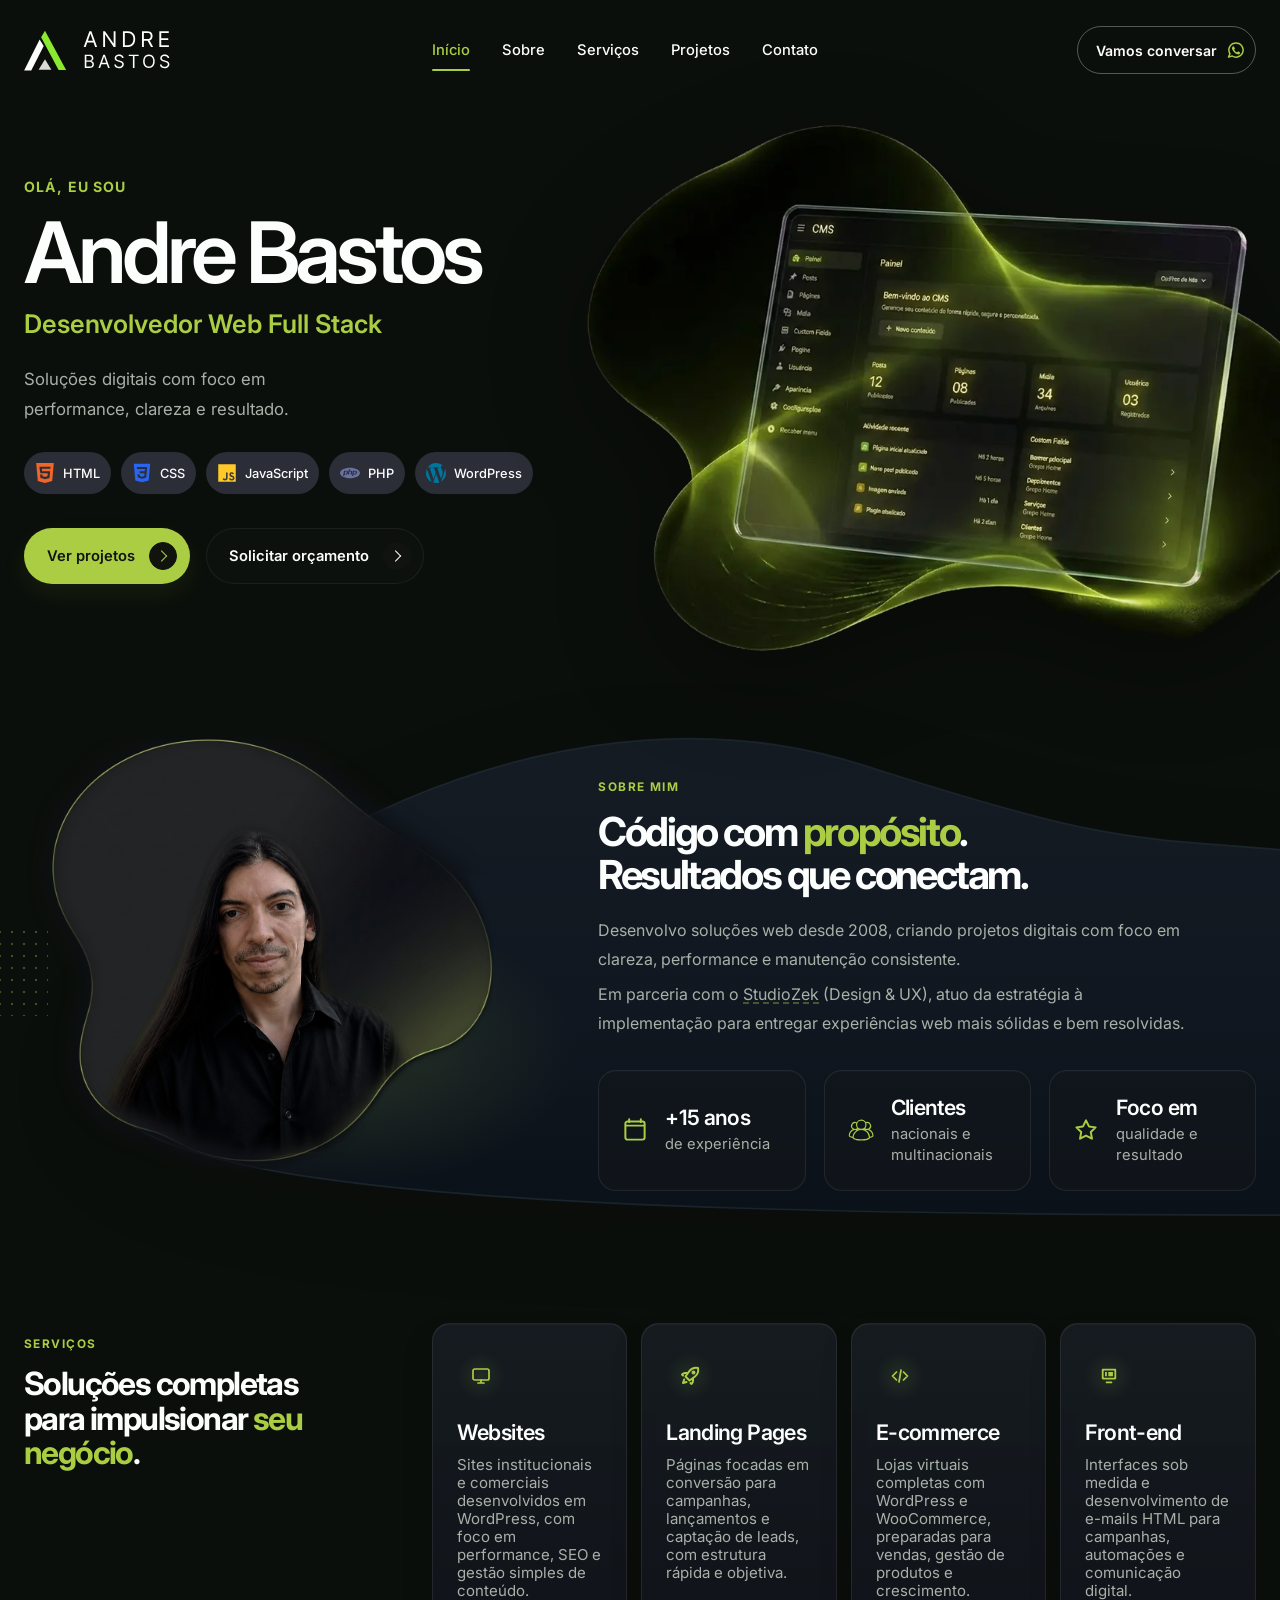
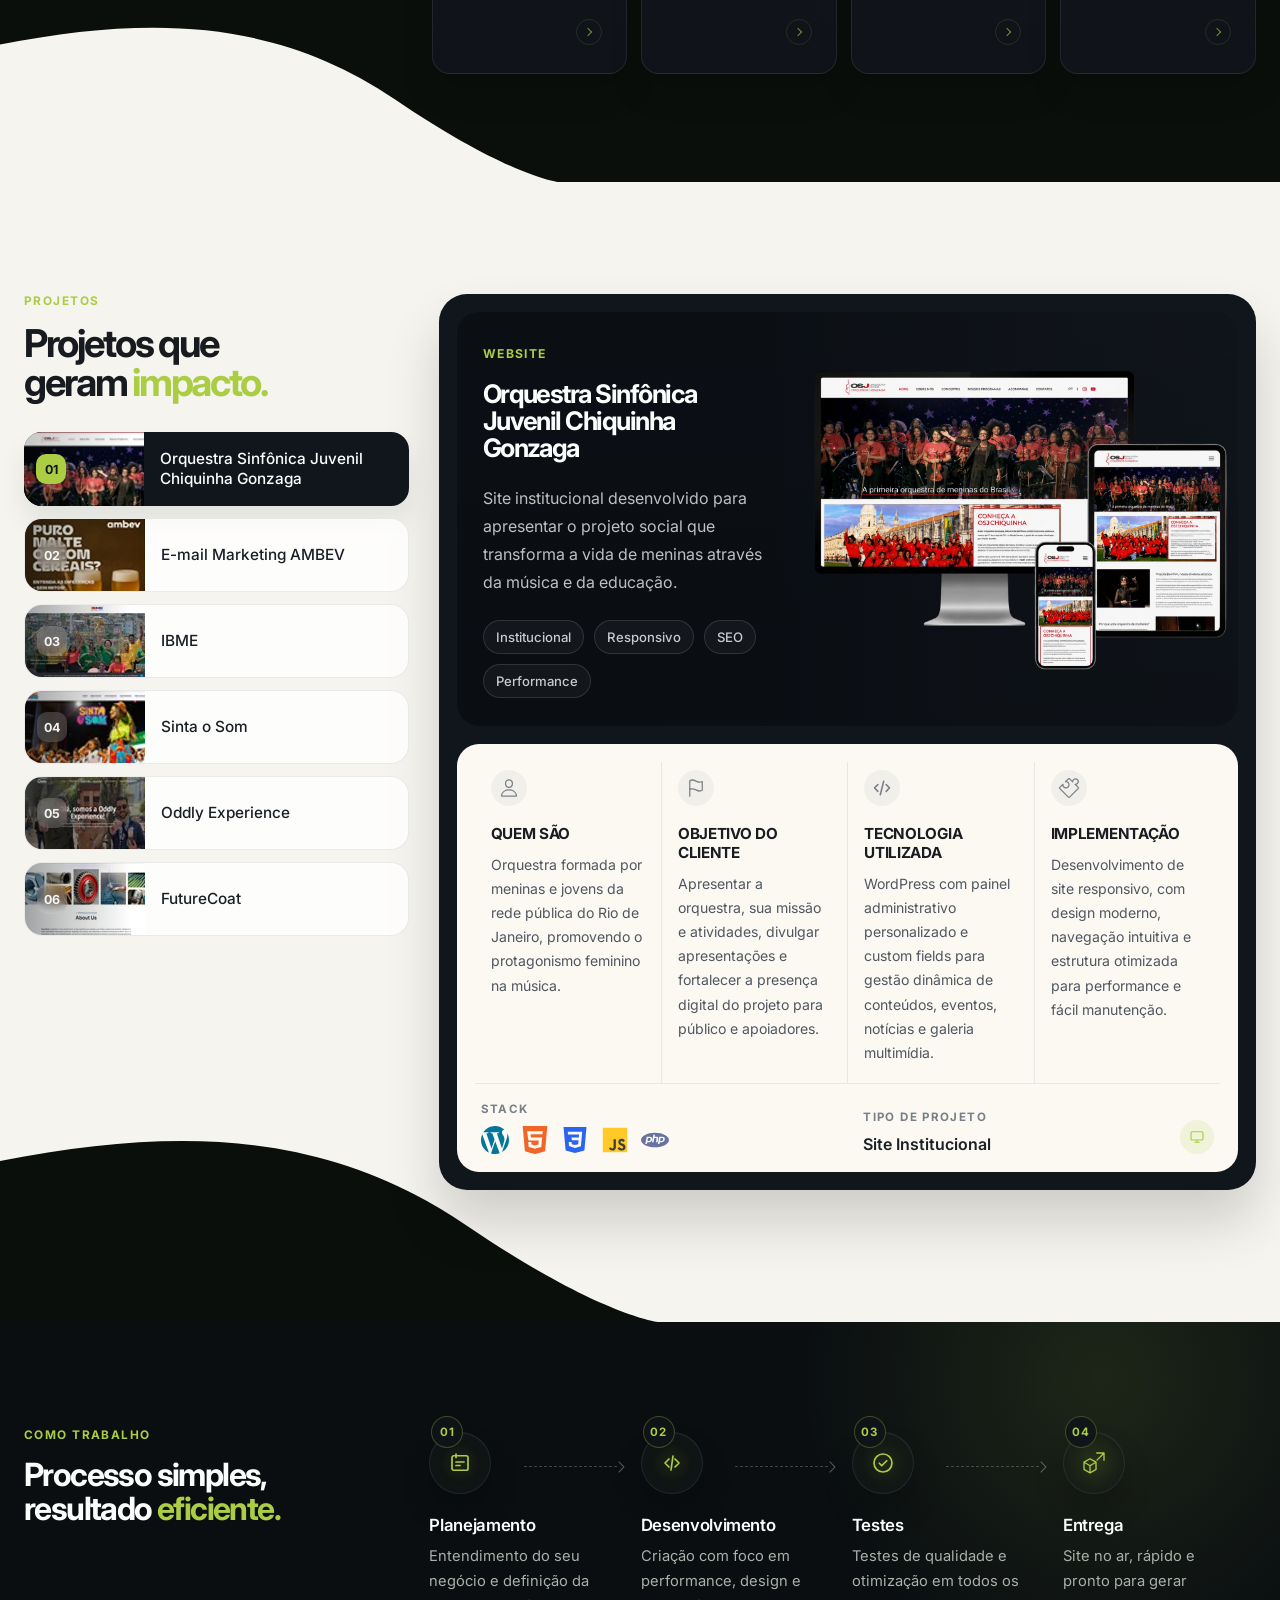
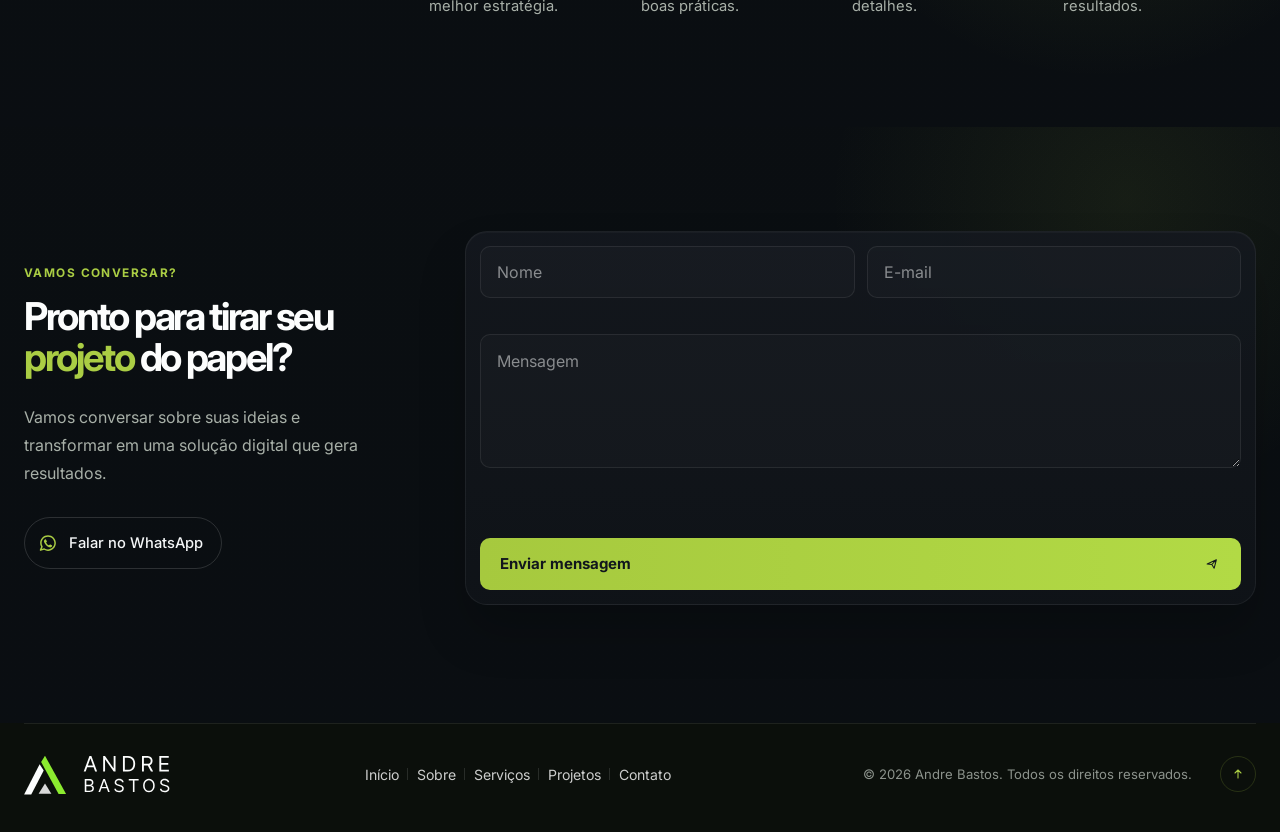
==== commit 64b25033: "Ajuste v2 servico" ====
--- a/v2/index.html
+++ b/v2/index.html
@@ -1,4 +1,4 @@
-<!doctype html>
+﻿<!doctype html>
 <html lang="pt-BR">
 
 <head>
@@ -237,13 +237,22 @@
                 com foco em performance, SEO e gestão simples de conteúdo.
               </p>
               <div class="service-card__details" id="service-card-details-1" aria-hidden="true">
-                <p class="service-card__details-copy">
-                  Inclui WordPress personalizado, CMS simplificado, SEO
-                  tÃ©cnico bÃ¡sico, estrutura responsiva e performance.
-                </p>
-                <p class="service-card__details-price">A partir de R$ 3.500.</p>
+                <ul class="service-card__features">
+                  <li>WordPress personalizado</li>
+                  <li>CMS simplificado</li>
+                  <li>SEO técnico básico</li>
+                  <li>Estrutura responsiva</li>
+                  <li>Performance otimizada</li>
+                </ul>
+                <div class="service-card__price">
+                  <span>A PARTIR DE</span>
+                  <strong>R$ 3.500</strong>
+                </div>
                 <a class="service-card__cta" href="https://wa.me/5521992977688" target="_blank" rel="noreferrer">
-                  OR&Ccedil;AR
+                  <svg class="service-card__cta-icon" viewBox="0 0 24 24" aria-hidden="true">
+                    <use href="assets/icons/sprite.svg#icon-whatsapp"></use>
+                  </svg>
+                  <span>ORÇAR</span>
                 </a>
               </div>
               <div class="service-card__footer" aria-hidden="true">
@@ -264,13 +273,22 @@
                 captação de leads, com estrutura rápida e objetiva.
               </p>
               <div class="service-card__details" id="service-card-details-2" aria-hidden="true">
-                <p class="service-card__details-copy">
-                  Inclui estrutura rÃ¡pida, responsivo, formulÃ¡rio,
-                  otimizaÃ§Ã£o para campanhas e implementaÃ§Ã£o front-end.
-                </p>
-                <p class="service-card__details-price">A partir de R$ 1.500.</p>
+                <ul class="service-card__features">
+                  <li>Estrutura rápida</li>
+                  <li>Formulário integrado</li>
+                  <li>Otimização para campanhas</li>
+                  <li>Implementação front-end</li>
+                  <li>Responsivo</li>
+                </ul>
+                <div class="service-card__price">
+                  <span>A PARTIR DE</span>
+                  <strong>R$ 1.500</strong>
+                </div>
                 <a class="service-card__cta" href="https://wa.me/5521992977688" target="_blank" rel="noreferrer">
-                  OR&Ccedil;AR
+                  <svg class="service-card__cta-icon" viewBox="0 0 24 24" aria-hidden="true">
+                    <use href="assets/icons/sprite.svg#icon-whatsapp"></use>
+                  </svg>
+                  <span>ORÇAR</span>
                 </a>
               </div>
               <div class="service-card__footer" aria-hidden="true">
@@ -292,13 +310,22 @@
                 preparadas para vendas, gestão de produtos e crescimento.
               </p>
               <div class="service-card__details" id="service-card-details-3" aria-hidden="true">
-                <p class="service-card__details-copy">
-                  WooCommerce, gestÃ£o de produtos, carrinho, checkout,
-                  estrutura escalÃ¡vel e integraÃ§Ãµes bÃ¡sicas.
-                </p>
-                <p class="service-card__details-price">Projetos sob escopo.</p>
+                <ul class="service-card__features">
+                  <li>WooCommerce</li>
+                  <li>Gestão de produtos</li>
+                  <li>Carrinho e checkout</li>
+                  <li>Integrações básicas</li>
+                  <li>Estrutura escalável</li>
+                </ul>
+                <div class="service-card__price">
+                  <span>PROJETOS</span>
+                  <strong>SOB ESCOPO</strong>
+                </div>
                 <a class="service-card__cta" href="https://wa.me/5521992977688" target="_blank" rel="noreferrer">
-                  OR&Ccedil;AR
+                  <svg class="service-card__cta-icon" viewBox="0 0 24 24" aria-hidden="true">
+                    <use href="assets/icons/sprite.svg#icon-whatsapp"></use>
+                  </svg>
+                  <span>ORÇAR</span>
                 </a>
               </div>
               <div class="service-card__footer" aria-hidden="true">
@@ -319,13 +346,22 @@
                 campanhas, automações e comunicação digital.
               </p>
               <div class="service-card__details" id="service-card-details-4" aria-hidden="true">
-                <p class="service-card__details-copy">
-                  Interfaces sob medida e e-mails HTML responsivos para
-                  campanhas, automaÃ§Ãµes e comunicaÃ§Ã£o digital.
-                </p>
-                <p class="service-card__details-price">Projetos sob demanda.</p>
+                <ul class="service-card__features">
+                  <li>Interfaces sob medida</li>
+                  <li>E-mails HTML responsivos</li>
+                  <li>Compatível com automações</li>
+                  <li>Código limpo e otimizado</li>
+                  <li>Suporte técnico</li>
+                </ul>
+                <div class="service-card__price">
+                  <span>PROJETOS</span>
+                  <strong>SOB DEMANDA</strong>
+                </div>
                 <a class="service-card__cta" href="https://wa.me/5521992977688" target="_blank" rel="noreferrer">
-                  OR&Ccedil;AR
+                  <svg class="service-card__cta-icon" viewBox="0 0 24 24" aria-hidden="true">
+                    <use href="assets/icons/sprite.svg#icon-whatsapp"></use>
+                  </svg>
+                  <span>ORÇAR</span>
                 </a>
               </div>
               <div class="service-card__footer" aria-hidden="true">
@@ -632,3 +668,4 @@
 </body>
 
 </html>
+
--- a/v2/assets/css/style.css
+++ b/v2/assets/css/style.css
@@ -675,9 +675,9 @@
 .services::after {
   content: "";
   position: absolute;
-  left: -32px;
+  left: -24px;
   bottom: -2px;
-  width: min(720px, 56vw);
+  width: min(620px, 46vw);
   aspect-ratio: 352 / 94;
   background: url("../img/ui/services-wave.svg") no-repeat left bottom / 100% 100%;
   z-index: 0;
@@ -687,8 +687,8 @@
   position: relative;
   z-index: 1;
   display: grid;
-  grid-template-columns: minmax(240px, 0.86fr) minmax(0, 1.64fr);
-  gap: 28px;
+  grid-template-columns: minmax(240px, 0.78fr) minmax(0, 1.72fr);
+  gap: 34px;
   align-items: start;
 }
 
@@ -712,7 +712,7 @@
 .services__cards {
   display: grid;
   grid-template-columns: repeat(4, minmax(0, 1fr));
-  gap: 10px;
+  gap: 14px;
 }
 
 .service-card {
@@ -720,8 +720,8 @@
   display: flex;
   flex-direction: column;
   align-items: flex-start;
-  min-height: 220px;
-  padding: 24px 22px 26px;
+  min-height: 260px;
+  padding: 28px 24px 28px;
   border: 1px solid rgba(255, 255, 255, 0.08);
   border-radius: 18px;
   background:
@@ -731,6 +731,7 @@
     0 18px 32px rgba(0, 0, 0, 0.16);
   cursor: pointer;
   transition:
+    transform 220ms ease,
     border-color 220ms ease,
     background 220ms ease,
     box-shadow 220ms ease;
@@ -739,14 +740,15 @@
 .service-card:hover,
 .service-card:focus-visible,
 .service-card.is-expanded {
-  border-color: rgba(170, 205, 68, 0.18);
+  transform: translateY(-3px);
+  border-color: rgba(170, 205, 68, 0.22);
   background:
     linear-gradient(180deg, rgba(26, 31, 38, 0.96) 0%, rgba(18, 23, 29, 0.98) 100%);
   box-shadow:
     inset 0 1px 0 rgba(255, 255, 255, 0.04),
-    0 18px 32px rgba(0, 0, 0, 0.18),
-    0 0 0 1px rgba(170, 205, 68, 0.05),
-    0 20px 34px rgba(170, 205, 68, 0.08);
+    0 22px 42px rgba(0, 0, 0, 0.22),
+    0 0 0 1px rgba(170, 205, 68, 0.06),
+    0 24px 42px rgba(170, 205, 68, 0.08);
 }
 
 .service-card:focus-visible {
@@ -756,19 +758,31 @@
 .service-card__icon {
   display: inline-grid;
   place-items: center;
-  width: 44px;
-  height: 44px;
-  margin-bottom: 18px;
+  width: 48px;
+  height: 48px;
+  margin-bottom: 22px;
   border-radius: 50%;
   color: var(--accent);
   background:
     radial-gradient(circle at 50% 50%, rgba(170, 205, 68, 0.1) 0%, rgba(170, 205, 68, 0) 72%);
+  transition:
+    background 220ms ease,
+    filter 220ms ease,
+    transform 220ms ease;
 }
 
 .service-card__icon svg {
-  width: 22px;
-  height: 22px;
+  width: 24px;
+  height: 24px;
   display: block;
+}
+
+.service-card:hover .service-card__icon,
+.service-card:focus-visible .service-card__icon,
+.service-card.is-expanded .service-card__icon {
+  background:
+    radial-gradient(circle at 50% 50%, rgba(170, 205, 68, 0.18) 0%, rgba(170, 205, 68, 0.02) 72%);
+  filter: drop-shadow(0 8px 18px rgba(170, 205, 68, 0.12));
 }
 
 .service-card h3 {
@@ -787,61 +801,100 @@
 }
 
 .service-card__summary {
-  max-height: 11rem;
-  line-height: 1.5;
+  width: 100%;
+  max-height: none;
+  line-height: 1.2;
   opacity: 1;
-  overflow: hidden;
   transform: translateY(0);
-  transition:
-    max-height 260ms ease,
-    opacity 180ms ease,
-    transform 220ms ease,
-    margin 220ms ease;
 }
 
 .service-card__details {
+  width: 100%;
   max-height: 0;
   margin-top: 0;
+  padding-top: 0;
+  border-top: 1px solid transparent;
   overflow: hidden;
   opacity: 0;
-  transform: translateY(-8px);
+  transform: translateY(8px);
   pointer-events: none;
   transition:
     max-height 280ms ease,
     opacity 180ms ease,
     transform 220ms ease,
-    margin-top 220ms ease;
-}
-
-.service-card__details-copy {
+    margin-top 220ms ease,
+    padding-top 220ms ease,
+    border-color 220ms ease;
+}
+
+.service-card__features {
+  display: grid;
+  gap: 8px;
+  margin: 0 0 18px;
+  padding: 0;
+  list-style: none;
+}
+
+.service-card__features li {
+  position: relative;
+  padding-left: 22px;
+  color: var(--text-secondary);
+  font-size: 0.86rem;
+  line-height: 1.35;
+}
+
+.service-card__features li::before {
+  content: "✓";
+  position: absolute;
+  left: 0;
+  top: 0;
+  color: var(--accent);
+  font-weight: 700;
+}
+
+.service-card__price {
+  display: grid;
+  gap: 4px;
   margin: 0 0 12px;
-  color: var(--text-secondary);
-  font-size: 0.92rem;
-  line-height: 1.46;
-}
-
-.service-card__details-price {
-  margin: 0 0 16px;
-  color: var(--text-primary);
-  font-size: 0.95rem;
-  font-weight: 600;
-  line-height: 1.45;
+  padding: 14px 12px;
+  border: 1px solid rgba(170, 205, 68, 0.18);
+  border-radius: 12px;
+  background: rgba(170, 205, 68, 0.04);
+  text-align: center;
+}
+
+.service-card__price span {
+  color: var(--accent);
+  font-size: 0.68rem;
+  font-weight: 700;
+  letter-spacing: 0.12em;
+  text-transform: uppercase;
+}
+
+.service-card__price strong {
+  color: var(--accent);
+  font-size: 1.25rem;
+  font-weight: 700;
+  line-height: 1;
 }
 
 .service-card__cta {
   display: inline-flex;
   align-items: center;
   justify-content: center;
-  min-height: 40px;
-  padding: 0 16px;
-  border: 1px solid rgba(170, 205, 68, 0.18);
+  gap: 8px;
+  width: 100%;
+  min-height: 42px;
+  padding: 0 14px;
+  border: 1px solid rgba(170, 205, 68, 0.28);
   border-radius: 999px;
   background: rgba(170, 205, 68, 0.08);
   color: var(--accent);
   font-size: 0.78rem;
   font-weight: 700;
-  letter-spacing: 0.14em;
+  letter-spacing: 0.12em;
   text-decoration: none;
+  text-transform: uppercase;
   transition:
     border-color 180ms ease,
     background-color 180ms ease,
@@ -858,16 +911,17 @@
   outline: none;
 }
 
-.service-card.is-expanded .service-card__summary {
-  max-height: 0;
-  margin-bottom: 0;
-  opacity: 0;
-  transform: translateY(-8px);
+.service-card__cta-icon {
+  width: 16px;
+  height: 16px;
+  flex: 0 0 16px;
 }
 
 .service-card.is-expanded .service-card__details {
-  max-height: 252px;
-  margin-top: 2px;
+  max-height: 520px;
+  margin-top: 18px;
+  padding-top: 16px;
+  border-top-color: rgba(170, 205, 68, 0.14);
   opacity: 1;
   transform: translateY(0);
   pointer-events: auto;
@@ -878,7 +932,7 @@
   justify-content: flex-end;
   width: 100%;
   margin-top: auto;
-  padding-top: 14px;
+  padding-top: 18px;
 }
 
 .service-card__arrow {
@@ -1978,7 +2032,7 @@
 
   .services::after {
     left: -24px;
-    width: min(680px, 62vw);
+    width: min(600px, 54vw);
     bottom: -2px;
   }
 
@@ -2199,13 +2253,14 @@
   }
 
   .service-card {
-    min-height: 0;
+    min-height: auto;
   }
 
   .services::after {
     left: -18px;
-    width: min(560px, 74vw);
+    width: min(520px, 90vw);
     bottom: -2px;
+    opacity: 0.9;
   }
 
   .projects {
@@ -2493,7 +2548,7 @@
   }
 
   .service-card {
-    padding: 22px 18px;
+    padding: 24px 18px;
   }
 
   .service-card h3 {
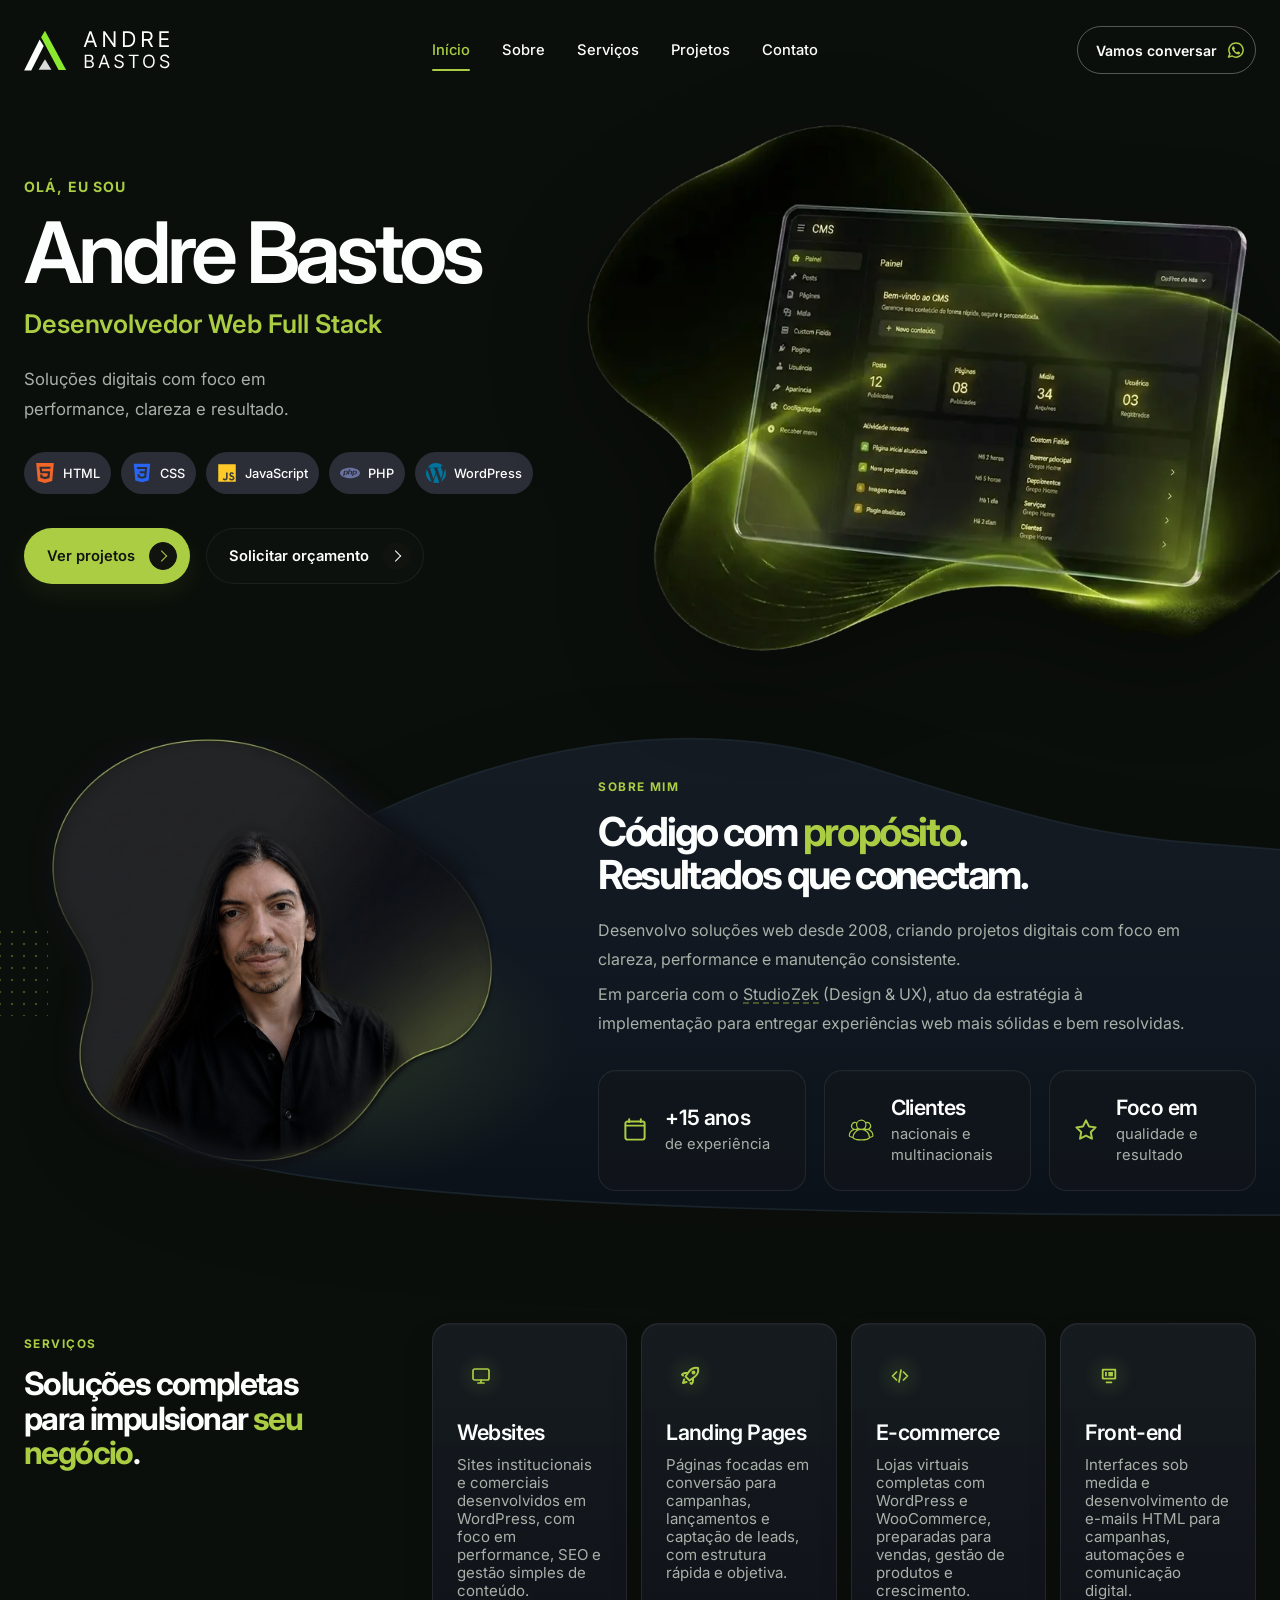
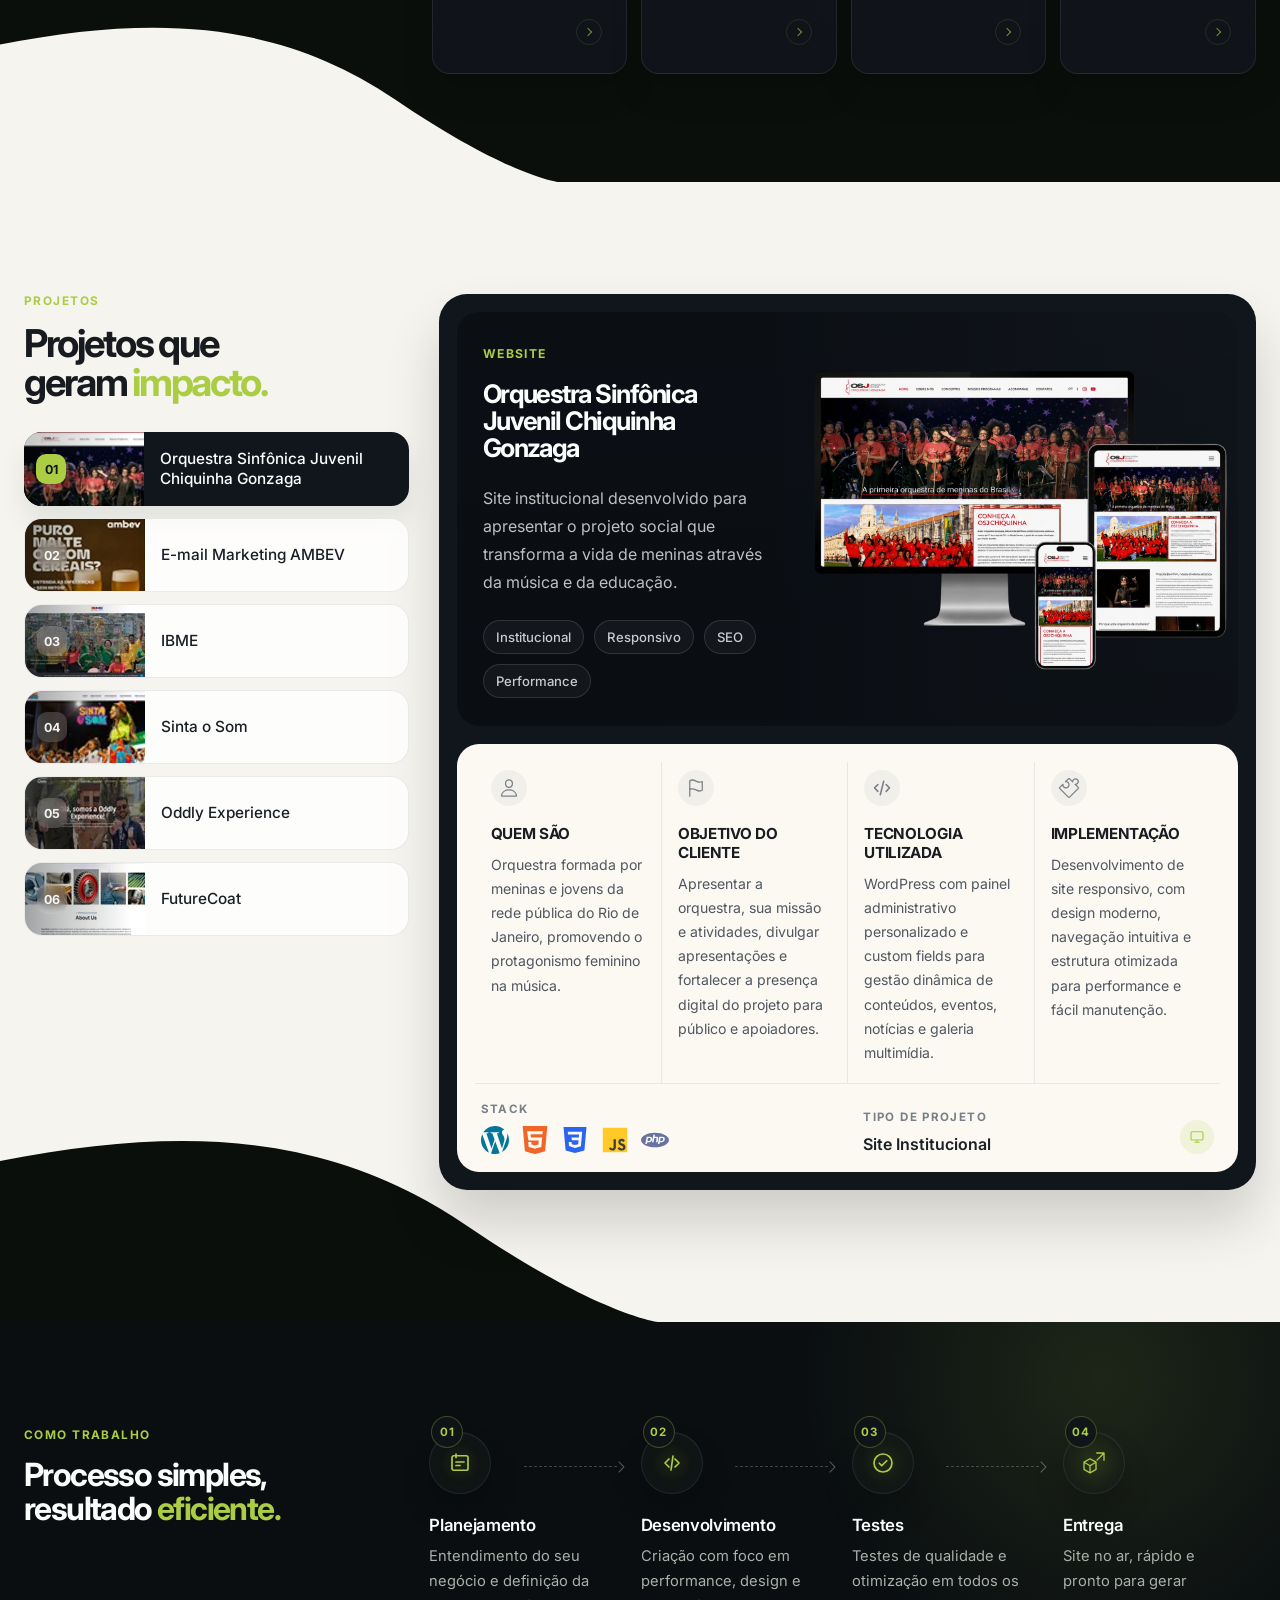
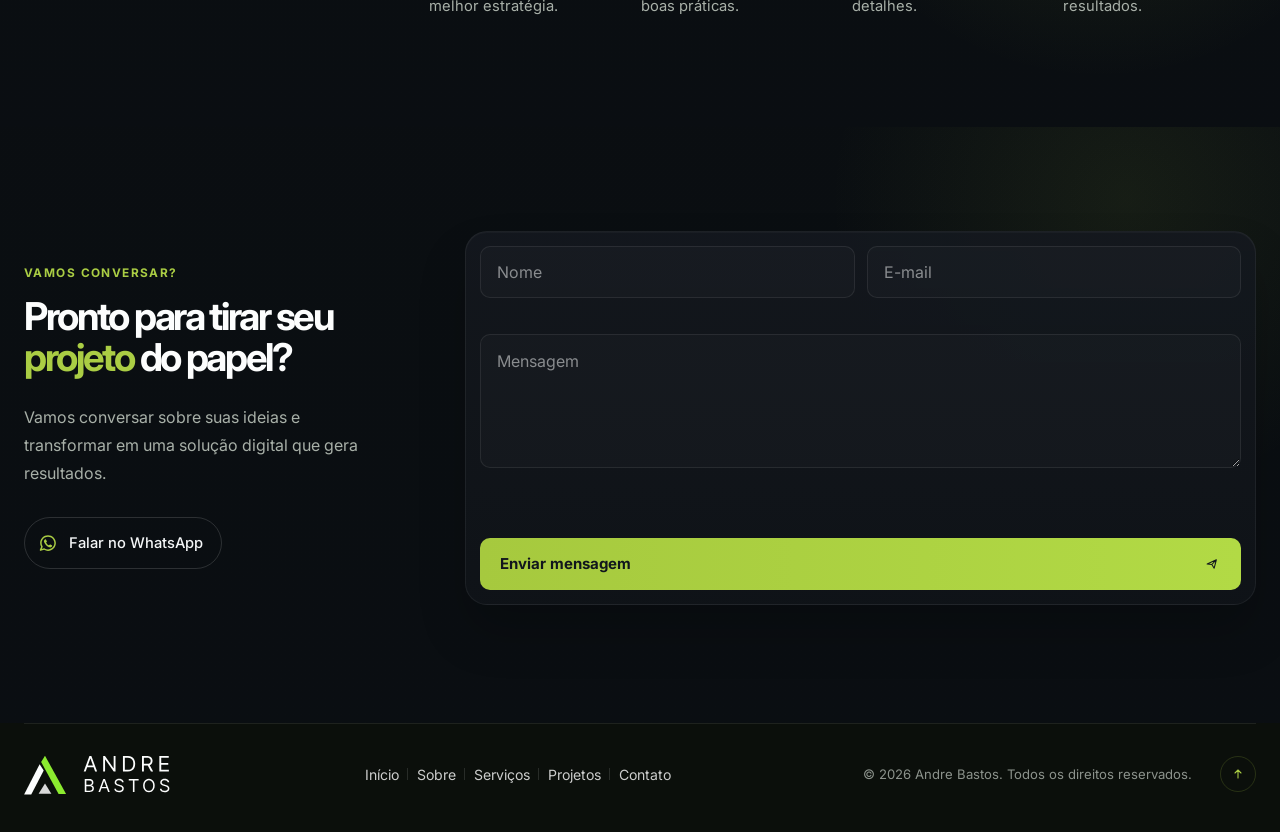
==== commit bb7665be: "Ajuste v2 servico" ====
--- a/v2/index.html
+++ b/v2/index.html
@@ -241,8 +241,6 @@
                   <li>WordPress personalizado</li>
                   <li>CMS simplificado</li>
                   <li>SEO técnico básico</li>
-                  <li>Estrutura responsiva</li>
-                  <li>Performance otimizada</li>
                 </ul>
                 <div class="service-card__price">
                   <span>A PARTIR DE</span>
@@ -277,8 +275,6 @@
                   <li>Estrutura rápida</li>
                   <li>Formulário integrado</li>
                   <li>Otimização para campanhas</li>
-                  <li>Implementação front-end</li>
-                  <li>Responsivo</li>
                 </ul>
                 <div class="service-card__price">
                   <span>A PARTIR DE</span>
@@ -313,8 +309,6 @@
                 <ul class="service-card__features">
                   <li>WooCommerce</li>
                   <li>Gestão de produtos</li>
-                  <li>Carrinho e checkout</li>
-                  <li>Integrações básicas</li>
                   <li>Estrutura escalável</li>
                 </ul>
                 <div class="service-card__price">
@@ -349,9 +343,7 @@
                 <ul class="service-card__features">
                   <li>Interfaces sob medida</li>
                   <li>E-mails HTML responsivos</li>
-                  <li>Compatível com automações</li>
-                  <li>Código limpo e otimizado</li>
-                  <li>Suporte técnico</li>
+                  <li>Código otimizado</li>
                 </ul>
                 <div class="service-card__price">
                   <span>PROJETOS</span>
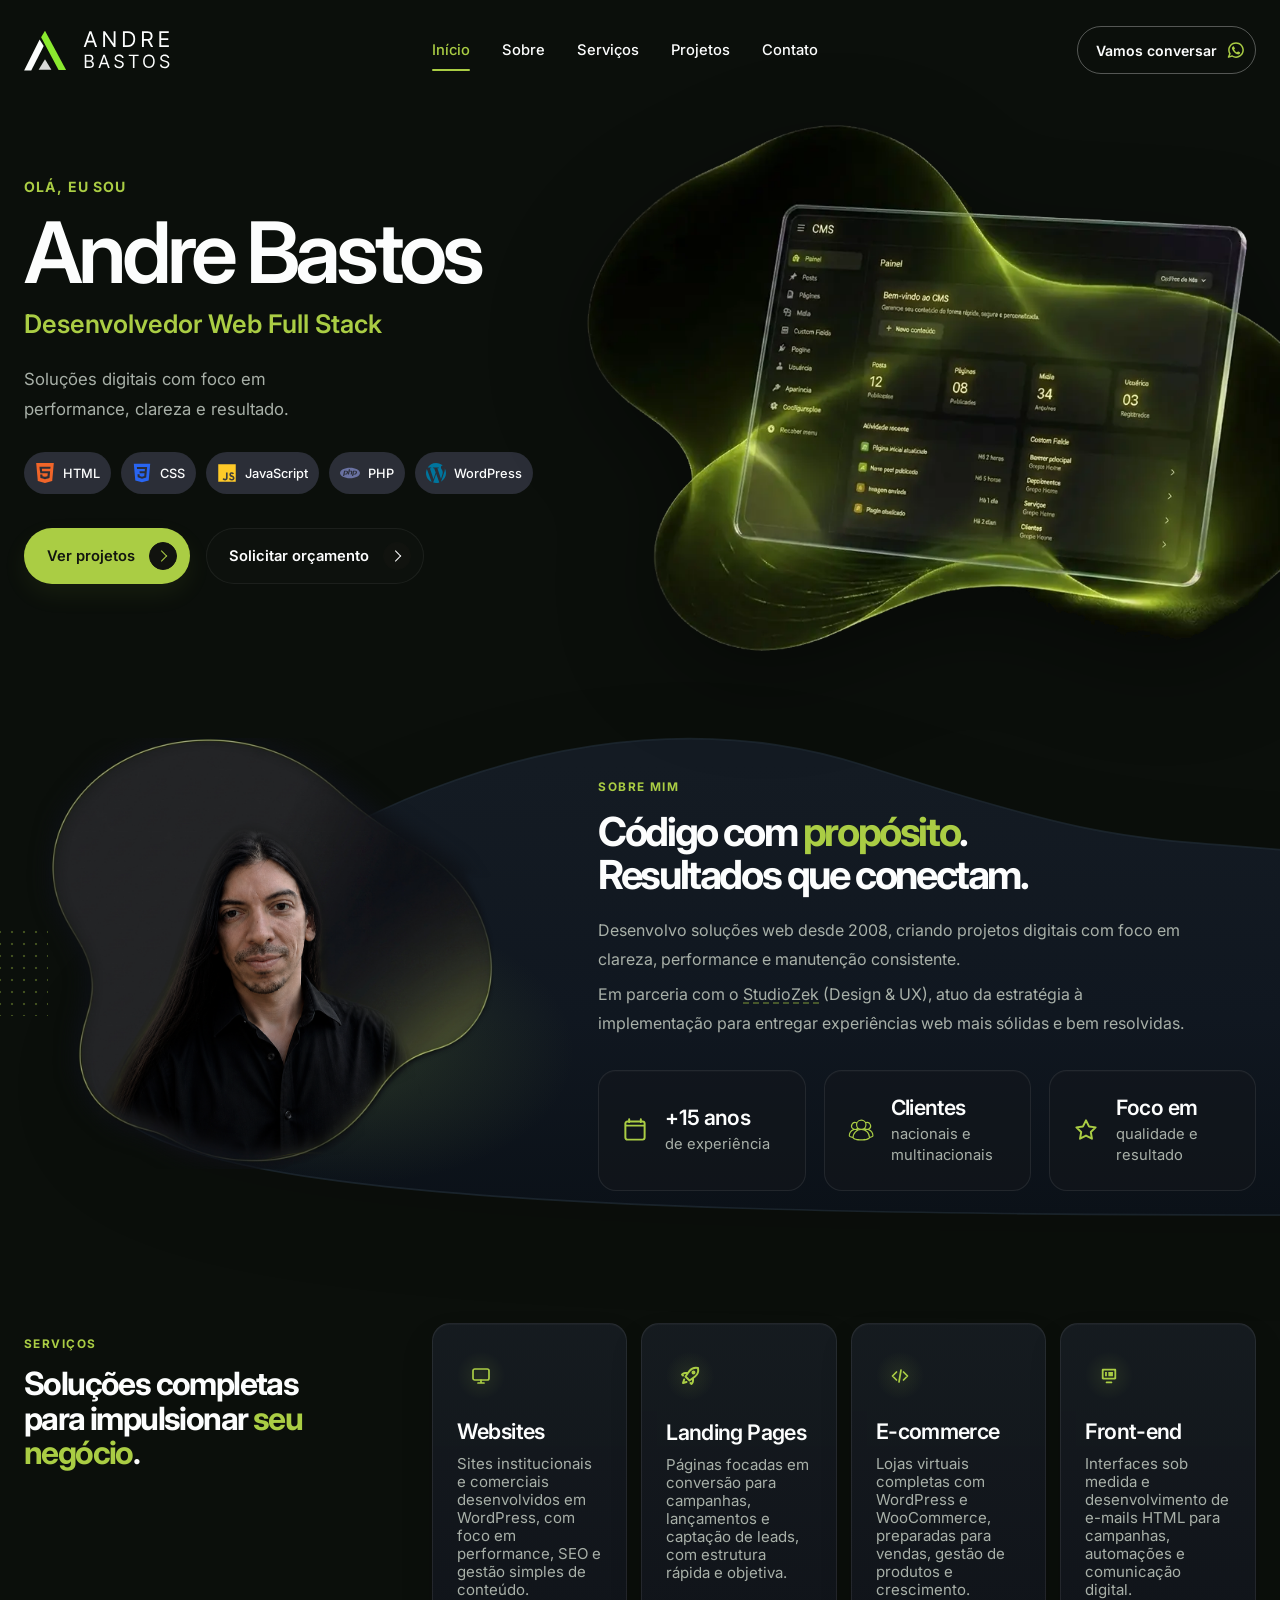
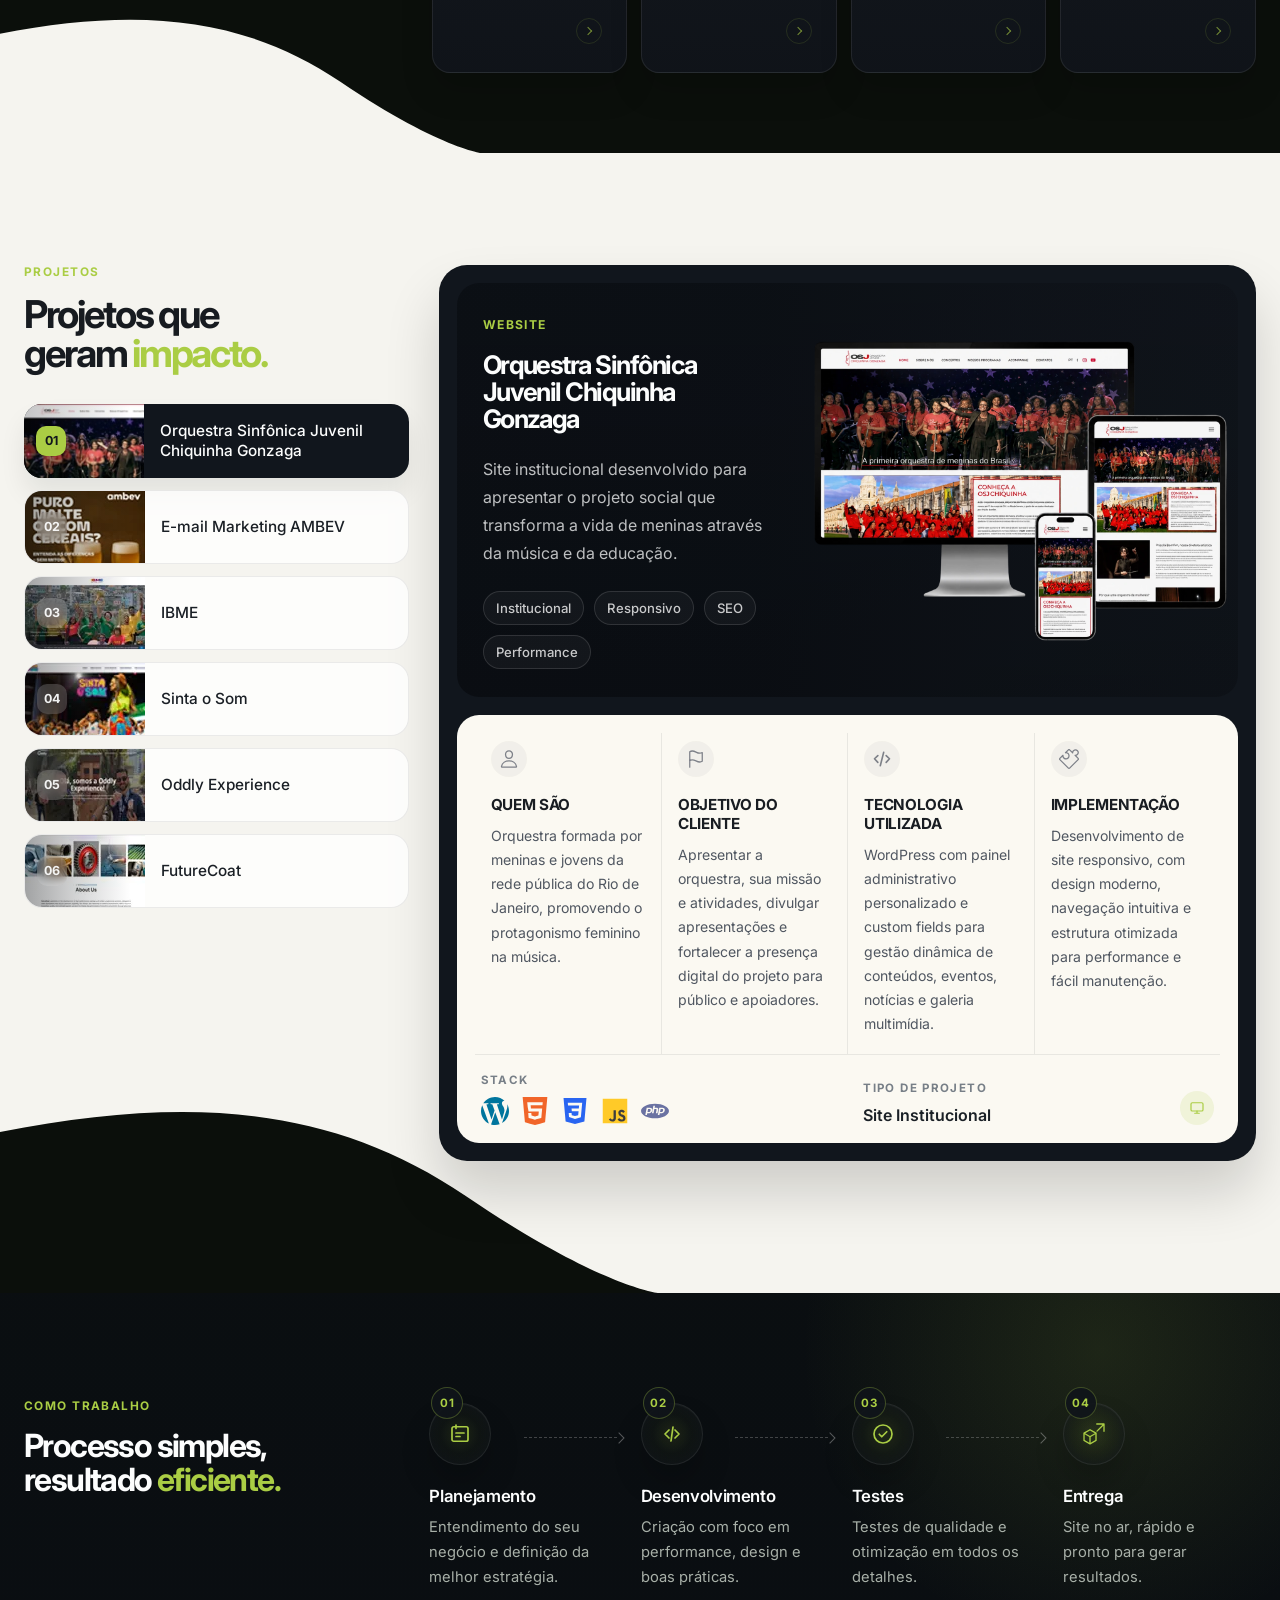
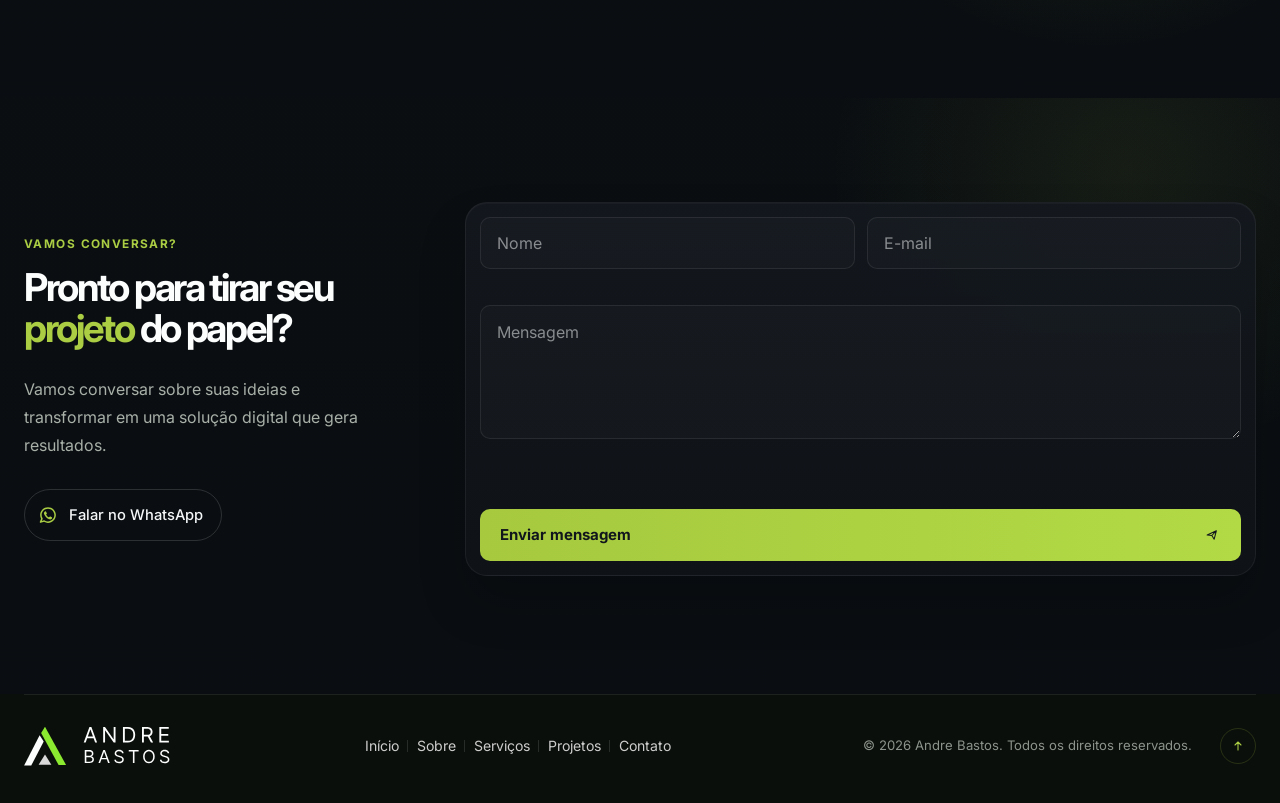
==== commit 1cd01d0b: "Ajuste v2 servico" ====
--- a/v2/index.html
+++ b/v2/index.html
@@ -223,6 +223,7 @@
           <div class="services__cards" aria-label="Lista de serviços">
             <article class="service-card" data-service-card role="button" tabindex="0" aria-expanded="false"
               aria-controls="service-card-details-1">
+              <div class="service-card__holder">
               <span class="service-card__icon" aria-hidden="true">
                 <svg viewBox="0 0 24 24" fill="none">
                   <path
@@ -256,10 +257,12 @@
               <div class="service-card__footer" aria-hidden="true">
                 <span class="service-card__arrow"></span>
               </div>
+              </div>
             </article>
 
             <article class="service-card" data-service-card role="button" tabindex="0" aria-expanded="false"
               aria-controls="service-card-details-2">
+              <div class="service-card__holder">
               <span class="service-card__icon" aria-hidden="true">
                 <svg viewBox="0 0 24 24" fill="none">
                   <use href="assets/icons/sprite.svg#icon-rocket-outline"></use>
@@ -290,10 +293,12 @@
               <div class="service-card__footer" aria-hidden="true">
                 <span class="service-card__arrow"></span>
               </div>
+              </div>
             </article>
 
             <article class="service-card" data-service-card role="button" tabindex="0" aria-expanded="false"
               aria-controls="service-card-details-3">
+              <div class="service-card__holder">
               <span class="service-card__icon" aria-hidden="true">
                 <svg viewBox="0 0 24 24" fill="none">
                   <path d="M8.5 8L4.5 12L8.5 16M15.5 8L19.5 12L15.5 16M13 6L11 18" stroke="currentColor"
@@ -325,10 +330,12 @@
               <div class="service-card__footer" aria-hidden="true">
                 <span class="service-card__arrow"></span>
               </div>
+              </div>
             </article>
 
             <article class="service-card" data-service-card role="button" tabindex="0" aria-expanded="false"
               aria-controls="service-card-details-4">
+              <div class="service-card__holder">
               <span class="service-card__icon" aria-hidden="true">
                 <svg viewBox="0 0 100 100" fill="none">
                   <use href="assets/icons/sprite.svg#icon-screen-outline"></use>
@@ -359,6 +366,7 @@
               <div class="service-card__footer" aria-hidden="true">
                 <span class="service-card__arrow"></span>
               </div>
+              </div>
             </article>
           </div>
         </div>
--- a/v2/assets/css/style.css
+++ b/v2/assets/css/style.css
@@ -668,8 +668,9 @@
 
 .services {
   position: relative;
-  padding: 28px 0 108px;
-  overflow: clip;
+  z-index: 2;
+  padding: 28px 0 80px;
+  overflow: visible;
 }
 
 .services::after {
@@ -677,19 +678,21 @@
   position: absolute;
   left: -24px;
   bottom: -2px;
-  width: min(620px, 46vw);
+  width: min(560px, 40vw);
   aspect-ratio: 352 / 94;
   background: url("../img/ui/services-wave.svg") no-repeat left bottom / 100% 100%;
   z-index: 0;
+  pointer-events: none;
 }
 
 .services__grid {
   position: relative;
-  z-index: 1;
+  z-index: 2;
   display: grid;
   grid-template-columns: minmax(240px, 0.78fr) minmax(0, 1.72fr);
   gap: 34px;
   align-items: start;
+  overflow: visible;
 }
 
 .services__intro {
@@ -710,17 +713,32 @@
 }
 
 .services__cards {
+  position: relative;
   display: grid;
   grid-template-columns: repeat(4, minmax(0, 1fr));
   gap: 14px;
+  overflow: visible;
 }
 
 .service-card {
   position: relative;
+  min-height: 350px;
+  cursor: pointer;
+  isolation: isolate;
+}
+
+.service-card:focus-visible {
+  outline: none;
+}
+
+.service-card__holder {
+  position: absolute;
+  inset: 0;
+  z-index: 1;
   display: flex;
   flex-direction: column;
   align-items: flex-start;
-  min-height: 260px;
+  min-height: 350px;
   padding: 28px 24px 28px;
   border: 1px solid rgba(255, 255, 255, 0.08);
   border-radius: 18px;
@@ -729,17 +747,17 @@
   box-shadow:
     inset 0 1px 0 rgba(255, 255, 255, 0.03),
     0 18px 32px rgba(0, 0, 0, 0.16);
-  cursor: pointer;
   transition:
-    transform 220ms ease,
+    min-height 280ms ease,
     border-color 220ms ease,
     background 220ms ease,
-    box-shadow 220ms ease;
-}
-
-.service-card:hover,
-.service-card:focus-visible,
-.service-card.is-expanded {
+    box-shadow 220ms ease,
+    transform 220ms ease;
+}
+
+.service-card:hover .service-card__holder,
+.service-card:focus-visible .service-card__holder,
+.service-card.is-expanded .service-card__holder {
   transform: translateY(-3px);
   border-color: rgba(170, 205, 68, 0.22);
   background:
@@ -749,10 +767,6 @@
     0 22px 42px rgba(0, 0, 0, 0.22),
     0 0 0 1px rgba(170, 205, 68, 0.06),
     0 24px 42px rgba(170, 205, 68, 0.08);
-}
-
-.service-card:focus-visible {
-  outline: none;
 }
 
 .service-card__icon {
@@ -844,7 +858,7 @@
 }
 
 .service-card__features li::before {
-  content: "✓";
+  content: "\2713";
   position: absolute;
   left: 0;
   top: 0;
@@ -918,13 +932,22 @@
 }
 
 .service-card.is-expanded .service-card__details {
-  max-height: 520px;
+  max-height: 320px;
   margin-top: 18px;
   padding-top: 16px;
   border-top-color: rgba(170, 205, 68, 0.14);
   opacity: 1;
   transform: translateY(0);
   pointer-events: auto;
+}
+
+.service-card.is-expanded {
+  z-index: 20;
+}
+
+.service-card.is-expanded .service-card__holder {
+  z-index: 20;
+  min-height: 635px;
 }
 
 .service-card__footer {
@@ -986,6 +1009,22 @@
 .service-card.is-expanded:hover .service-card__arrow::before,
 .service-card.is-expanded:focus-visible .service-card__arrow::before {
   transform: translateY(-1px) rotate(135deg);
+}
+
+@media (max-width: 900px) {
+  .service-card {
+    min-height: auto;
+  }
+
+  .service-card__holder {
+    position: relative;
+    inset: auto;
+    min-height: auto;
+  }
+
+  .service-card.is-expanded .service-card__holder {
+    min-height: auto;
+  }
 }
 
 .projects {
@@ -2182,6 +2221,15 @@
     padding-top: 0;
   }
 
+  .hero__visual {
+    order: -1;
+  }
+
+  .hero__content {
+    order: 1;
+    padding-top: 0;
+  }
+
   .hero h1 {
     font-size: clamp(3.2rem, 13vw, 4.8rem);
   }
@@ -2559,6 +2607,11 @@
     font-size: 0.9rem;
   }
 
+  .service-card__icon svg {
+    width: 40px;
+    height: 40px;
+  }
+
   .services::after {
     left: -12px;
     width: min(460px, 88vw);
@@ -2611,3 +2664,4 @@
     scroll-behavior: auto !important;
   }
 }
+
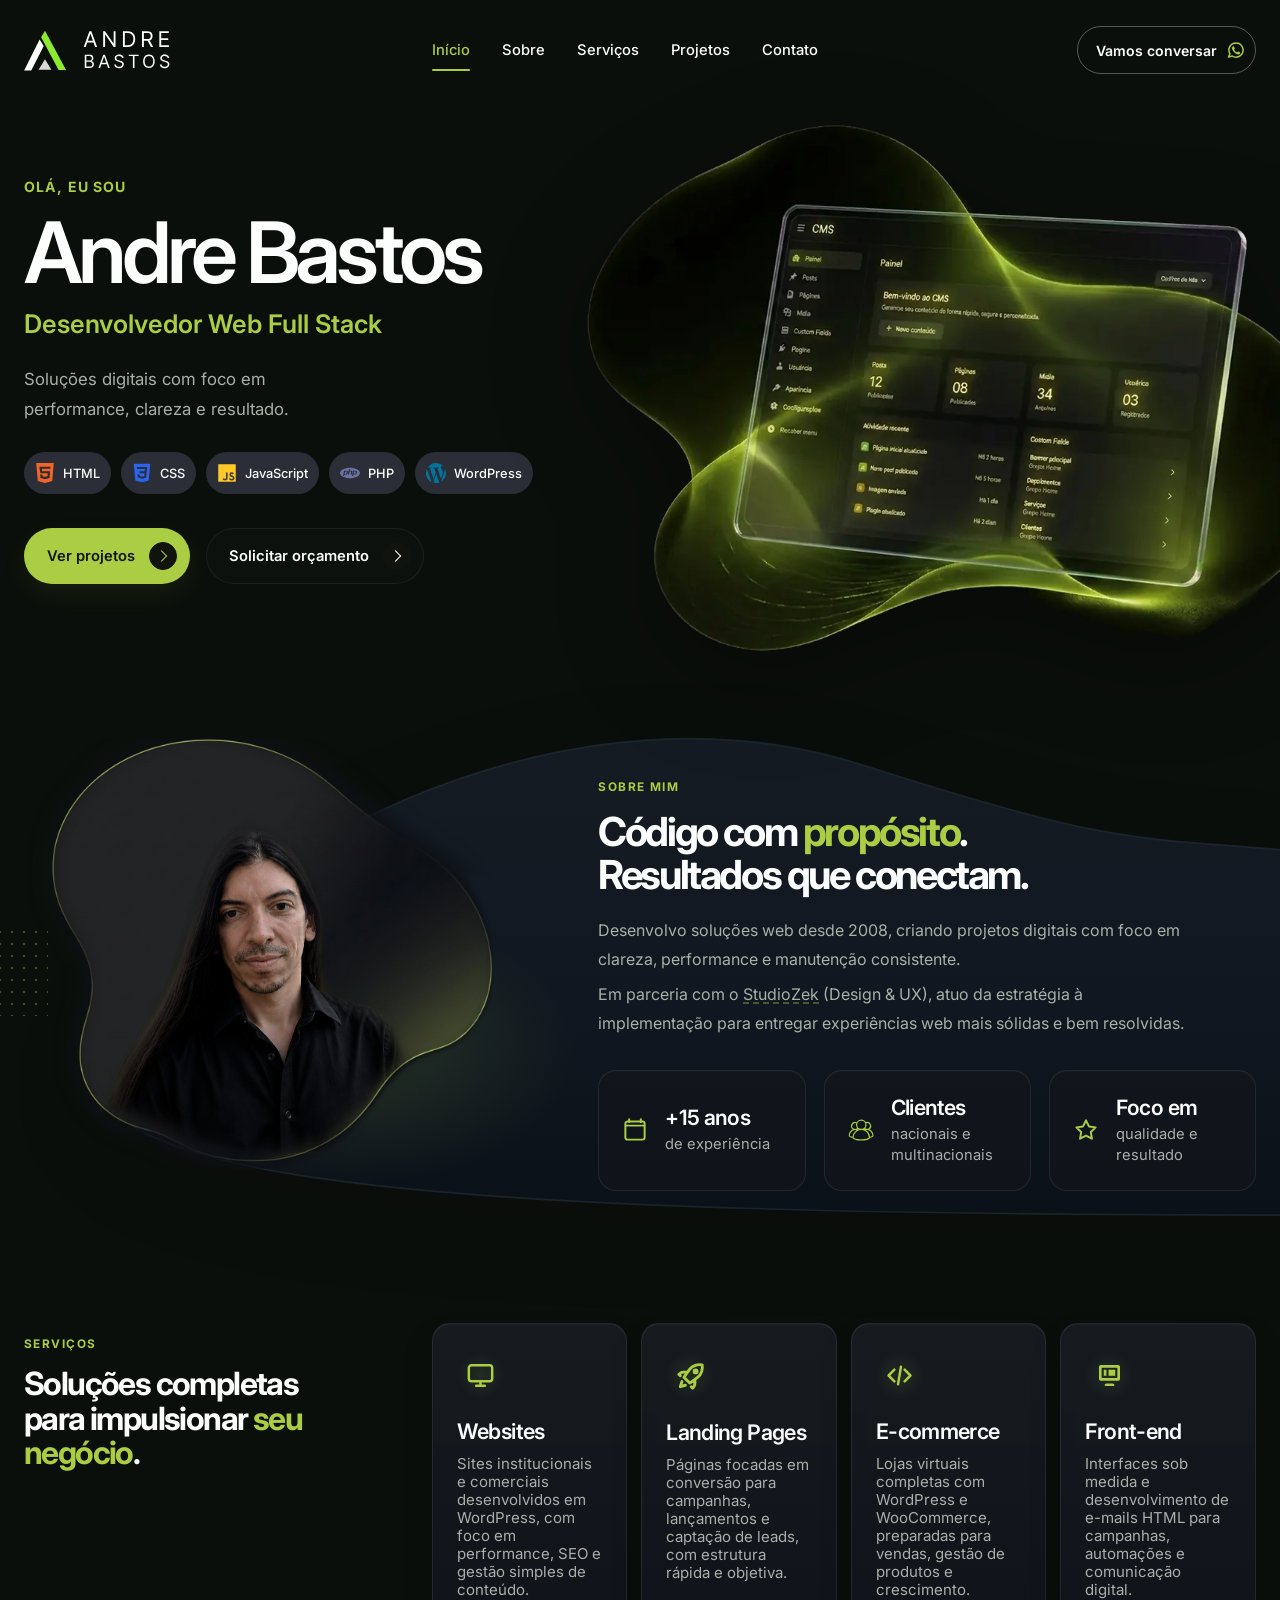
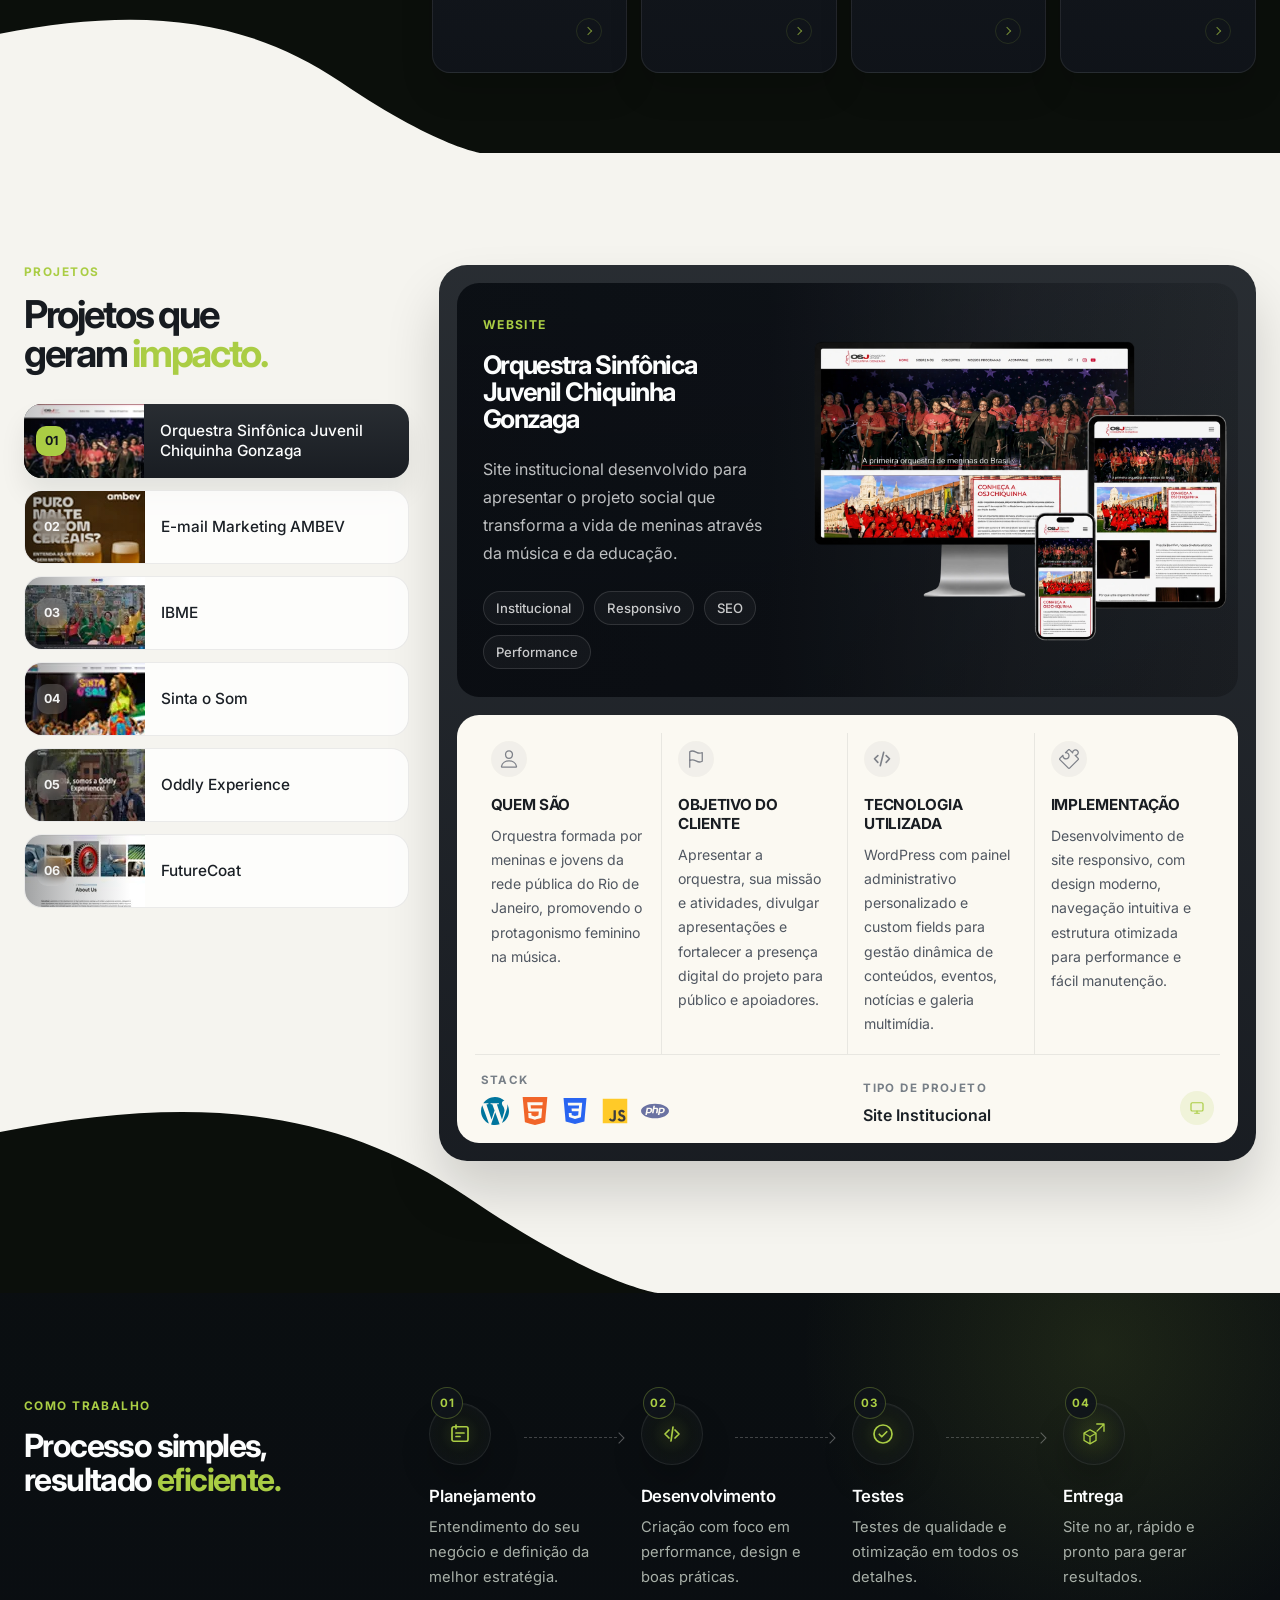
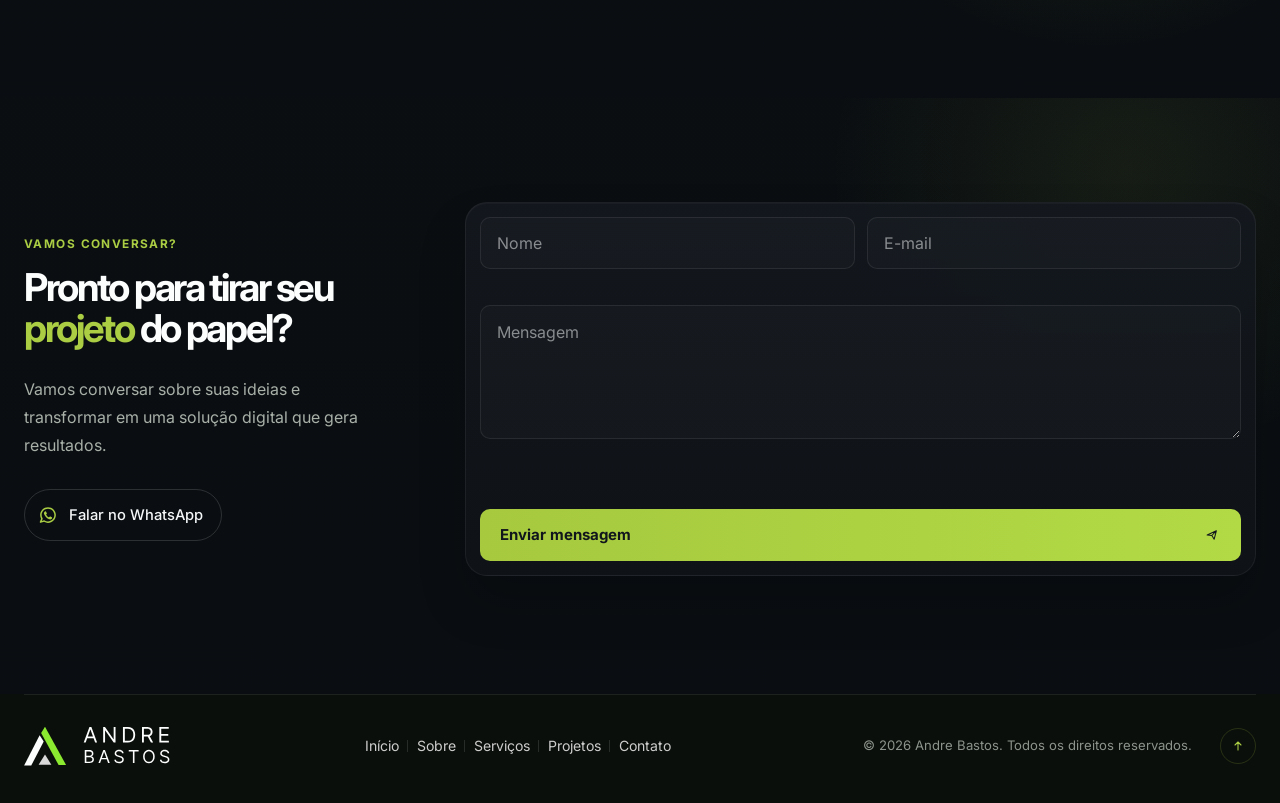
==== commit 8ce969ce: "Ajuste v2 pre seo" ====
--- a/v2/index.html
+++ b/v2/index.html
@@ -161,7 +161,8 @@
             </p>
             <p class="about__description">
 
-              Em parceria com o <a target="_blank" href="https://ezequielgomes.com/">StudioZek</a> (Design & UX), atuo da estratégia à implementação para entregar experiências
+              Em parceria com o <a target="_blank" href="https://ezequielgomes.com/">StudioZek</a> (Design & UX), atuo
+              da estratégia à implementação para entregar experiências
               web mais sólidas e bem resolvidas.
             </p>
 
@@ -224,148 +225,148 @@
             <article class="service-card" data-service-card role="button" tabindex="0" aria-expanded="false"
               aria-controls="service-card-details-1">
               <div class="service-card__holder">
-              <span class="service-card__icon" aria-hidden="true">
-                <svg viewBox="0 0 24 24" fill="none">
-                  <path
-                    d="M4 6.75C4 5.7835 4.7835 5 5.75 5H18.25C19.2165 5 20 5.7835 20 6.75V14.25C20 15.2165 19.2165 16 18.25 16H5.75C4.7835 16 4 15.2165 4 14.25V6.75Z"
-                    stroke="currentColor" stroke-width="1.7" stroke-linecap="round" stroke-linejoin="round" />
-                  <path d="M9 19H15M12 16V19" stroke="currentColor" stroke-width="1.7" stroke-linecap="round" />
-                </svg>
-              </span>
-              <h3>Websites</h3>
-              <p class="service-card__summary">
-                Sites institucionais e comerciais desenvolvidos em WordPress,
-                com foco em performance, SEO e gestão simples de conteúdo.
-              </p>
-              <div class="service-card__details" id="service-card-details-1" aria-hidden="true">
-                <ul class="service-card__features">
-                  <li>WordPress personalizado</li>
-                  <li>CMS simplificado</li>
-                  <li>SEO técnico básico</li>
-                </ul>
-                <div class="service-card__price">
-                  <span>A PARTIR DE</span>
-                  <strong>R$ 3.500</strong>
-                </div>
-                <a class="service-card__cta" href="https://wa.me/5521992977688" target="_blank" rel="noreferrer">
-                  <svg class="service-card__cta-icon" viewBox="0 0 24 24" aria-hidden="true">
-                    <use href="assets/icons/sprite.svg#icon-whatsapp"></use>
-                  </svg>
-                  <span>ORÇAR</span>
-                </a>
-              </div>
-              <div class="service-card__footer" aria-hidden="true">
-                <span class="service-card__arrow"></span>
-              </div>
+                <span class="service-card__icon" aria-hidden="true">
+                  <svg viewBox="0 0 24 24" fill="none">
+                    <path
+                      d="M4 6.75C4 5.7835 4.7835 5 5.75 5H18.25C19.2165 5 20 5.7835 20 6.75V14.25C20 15.2165 19.2165 16 18.25 16H5.75C4.7835 16 4 15.2165 4 14.25V6.75Z"
+                      stroke="currentColor" stroke-width="1.7" stroke-linecap="round" stroke-linejoin="round" />
+                    <path d="M9 19H15M12 16V19" stroke="currentColor" stroke-width="1.7" stroke-linecap="round" />
+                  </svg>
+                </span>
+                <h3>Websites</h3>
+                <p class="service-card__summary">
+                  Sites institucionais e comerciais desenvolvidos em WordPress,
+                  com foco em performance, SEO e gestão simples de conteúdo.
+                </p>
+                <div class="service-card__details" id="service-card-details-1" aria-hidden="true">
+                  <ul class="service-card__features">
+                    <li>WordPress personalizado</li>
+                    <li>CMS simplificado</li>
+                    <li>SEO técnico básico</li>
+                  </ul>
+                  <div class="service-card__price">
+                    <span>A PARTIR DE</span>
+                    <strong>R$ 3.500</strong>
+                  </div>
+                  <a class="service-card__cta" href="https://wa.me/5521992977688" target="_blank" rel="noreferrer">
+                    <svg class="service-card__cta-icon" viewBox="0 0 24 24" aria-hidden="true">
+                      <use href="assets/icons/sprite.svg#icon-whatsapp"></use>
+                    </svg>
+                    <span>ORÇAR</span>
+                  </a>
+                </div>
+                <div class="service-card__footer" aria-hidden="true">
+                  <span class="service-card__arrow"></span>
+                </div>
               </div>
             </article>
 
             <article class="service-card" data-service-card role="button" tabindex="0" aria-expanded="false"
               aria-controls="service-card-details-2">
               <div class="service-card__holder">
-              <span class="service-card__icon" aria-hidden="true">
-                <svg viewBox="0 0 24 24" fill="none">
-                  <use href="assets/icons/sprite.svg#icon-rocket-outline"></use>
-                </svg>
-              </span>
-              <h3>Landing Pages</h3>
-              <p class="service-card__summary">
-                Páginas focadas em conversão para campanhas, lançamentos e
-                captação de leads, com estrutura rápida e objetiva.
-              </p>
-              <div class="service-card__details" id="service-card-details-2" aria-hidden="true">
-                <ul class="service-card__features">
-                  <li>Estrutura rápida</li>
-                  <li>Formulário integrado</li>
-                  <li>Otimização para campanhas</li>
-                </ul>
-                <div class="service-card__price">
-                  <span>A PARTIR DE</span>
-                  <strong>R$ 1.500</strong>
-                </div>
-                <a class="service-card__cta" href="https://wa.me/5521992977688" target="_blank" rel="noreferrer">
-                  <svg class="service-card__cta-icon" viewBox="0 0 24 24" aria-hidden="true">
-                    <use href="assets/icons/sprite.svg#icon-whatsapp"></use>
-                  </svg>
-                  <span>ORÇAR</span>
-                </a>
-              </div>
-              <div class="service-card__footer" aria-hidden="true">
-                <span class="service-card__arrow"></span>
-              </div>
+                <span class="service-card__icon" aria-hidden="true">
+                  <svg viewBox="0 0 24 24" fill="none">
+                    <use href="assets/icons/sprite.svg#icon-rocket-outline"></use>
+                  </svg>
+                </span>
+                <h3>Landing Pages</h3>
+                <p class="service-card__summary">
+                  Páginas focadas em conversão para campanhas, lançamentos e
+                  captação de leads, com estrutura rápida e objetiva.
+                </p>
+                <div class="service-card__details" id="service-card-details-2" aria-hidden="true">
+                  <ul class="service-card__features">
+                    <li>Estrutura rápida</li>
+                    <li>Formulário integrado</li>
+                    <li>Otimização para campanhas</li>
+                  </ul>
+                  <div class="service-card__price">
+                    <span>A PARTIR DE</span>
+                    <strong>R$ 1.500</strong>
+                  </div>
+                  <a class="service-card__cta" href="https://wa.me/5521992977688" target="_blank" rel="noreferrer">
+                    <svg class="service-card__cta-icon" viewBox="0 0 24 24" aria-hidden="true">
+                      <use href="assets/icons/sprite.svg#icon-whatsapp"></use>
+                    </svg>
+                    <span>ORÇAR</span>
+                  </a>
+                </div>
+                <div class="service-card__footer" aria-hidden="true">
+                  <span class="service-card__arrow"></span>
+                </div>
               </div>
             </article>
 
             <article class="service-card" data-service-card role="button" tabindex="0" aria-expanded="false"
               aria-controls="service-card-details-3">
               <div class="service-card__holder">
-              <span class="service-card__icon" aria-hidden="true">
-                <svg viewBox="0 0 24 24" fill="none">
-                  <path d="M8.5 8L4.5 12L8.5 16M15.5 8L19.5 12L15.5 16M13 6L11 18" stroke="currentColor"
-                    stroke-width="1.7" stroke-linecap="round" stroke-linejoin="round" />
-                </svg>
-              </span>
-              <h3>E-commerce</h3>
-              <p class="service-card__summary">
-                Lojas virtuais completas com WordPress e WooCommerce,
-                preparadas para vendas, gestão de produtos e crescimento.
-              </p>
-              <div class="service-card__details" id="service-card-details-3" aria-hidden="true">
-                <ul class="service-card__features">
-                  <li>WooCommerce</li>
-                  <li>Gestão de produtos</li>
-                  <li>Estrutura escalável</li>
-                </ul>
-                <div class="service-card__price">
-                  <span>PROJETOS</span>
-                  <strong>SOB ESCOPO</strong>
-                </div>
-                <a class="service-card__cta" href="https://wa.me/5521992977688" target="_blank" rel="noreferrer">
-                  <svg class="service-card__cta-icon" viewBox="0 0 24 24" aria-hidden="true">
-                    <use href="assets/icons/sprite.svg#icon-whatsapp"></use>
-                  </svg>
-                  <span>ORÇAR</span>
-                </a>
-              </div>
-              <div class="service-card__footer" aria-hidden="true">
-                <span class="service-card__arrow"></span>
-              </div>
+                <span class="service-card__icon" aria-hidden="true">
+                  <svg viewBox="0 0 24 24" fill="none">
+                    <path d="M8.5 8L4.5 12L8.5 16M15.5 8L19.5 12L15.5 16M13 6L11 18" stroke="currentColor"
+                      stroke-width="1.7" stroke-linecap="round" stroke-linejoin="round" />
+                  </svg>
+                </span>
+                <h3>E-commerce</h3>
+                <p class="service-card__summary">
+                  Lojas virtuais completas com WordPress e WooCommerce,
+                  preparadas para vendas, gestão de produtos e crescimento.
+                </p>
+                <div class="service-card__details" id="service-card-details-3" aria-hidden="true">
+                  <ul class="service-card__features">
+                    <li>WooCommerce</li>
+                    <li>Gestão de produtos</li>
+                    <li>Estrutura escalável</li>
+                  </ul>
+                  <div class="service-card__price">
+                    <span>PROJETOS</span>
+                    <strong>SOB ESCOPO</strong>
+                  </div>
+                  <a class="service-card__cta" href="https://wa.me/5521992977688" target="_blank" rel="noreferrer">
+                    <svg class="service-card__cta-icon" viewBox="0 0 24 24" aria-hidden="true">
+                      <use href="assets/icons/sprite.svg#icon-whatsapp"></use>
+                    </svg>
+                    <span>ORÇAR</span>
+                  </a>
+                </div>
+                <div class="service-card__footer" aria-hidden="true">
+                  <span class="service-card__arrow"></span>
+                </div>
               </div>
             </article>
 
             <article class="service-card" data-service-card role="button" tabindex="0" aria-expanded="false"
               aria-controls="service-card-details-4">
               <div class="service-card__holder">
-              <span class="service-card__icon" aria-hidden="true">
-                <svg viewBox="0 0 100 100" fill="none">
-                  <use href="assets/icons/sprite.svg#icon-screen-outline"></use>
-                </svg>
-              </span>
-              <h3>Front-end</h3>
-              <p class="service-card__summary">
-                Interfaces sob medida e desenvolvimento de e-mails HTML para
-                campanhas, automações e comunicação digital.
-              </p>
-              <div class="service-card__details" id="service-card-details-4" aria-hidden="true">
-                <ul class="service-card__features">
-                  <li>Interfaces sob medida</li>
-                  <li>E-mails HTML responsivos</li>
-                  <li>Código otimizado</li>
-                </ul>
-                <div class="service-card__price">
-                  <span>PROJETOS</span>
-                  <strong>SOB DEMANDA</strong>
-                </div>
-                <a class="service-card__cta" href="https://wa.me/5521992977688" target="_blank" rel="noreferrer">
-                  <svg class="service-card__cta-icon" viewBox="0 0 24 24" aria-hidden="true">
-                    <use href="assets/icons/sprite.svg#icon-whatsapp"></use>
-                  </svg>
-                  <span>ORÇAR</span>
-                </a>
-              </div>
-              <div class="service-card__footer" aria-hidden="true">
-                <span class="service-card__arrow"></span>
-              </div>
+                <span class="service-card__icon" aria-hidden="true">
+                  <svg viewBox="0 0 100 100" fill="none">
+                    <use href="assets/icons/sprite.svg#icon-screen-outline"></use>
+                  </svg>
+                </span>
+                <h3>Front-end</h3>
+                <p class="service-card__summary">
+                  Interfaces sob medida e desenvolvimento de e-mails HTML para
+                  campanhas, automações e comunicação digital.
+                </p>
+                <div class="service-card__details" id="service-card-details-4" aria-hidden="true">
+                  <ul class="service-card__features">
+                    <li>Interfaces sob medida</li>
+                    <li>E-mails HTML responsivos</li>
+                    <li>Código otimizado</li>
+                  </ul>
+                  <div class="service-card__price">
+                    <span>PROJETOS</span>
+                    <strong>SOB DEMANDA</strong>
+                  </div>
+                  <a class="service-card__cta" href="https://wa.me/5521992977688" target="_blank" rel="noreferrer">
+                    <svg class="service-card__cta-icon" viewBox="0 0 24 24" aria-hidden="true">
+                      <use href="assets/icons/sprite.svg#icon-whatsapp"></use>
+                    </svg>
+                    <span>ORÇAR</span>
+                  </a>
+                </div>
+                <div class="service-card__footer" aria-hidden="true">
+                  <span class="service-card__arrow"></span>
+                </div>
               </div>
             </article>
           </div>
@@ -667,5 +668,4 @@
   <script src="assets/js/main.js"></script>
 </body>
 
-</html>
-
+</html>
--- a/v2/assets/css/style.css
+++ b/v2/assets/css/style.css
@@ -27,6 +27,10 @@
   background: var(--bg);
   color: var(--text);
   font-family: "Inter", "Segoe UI", sans-serif;
+}
+
+body.menu-open {
+  overflow: hidden;
 }
 
 img {
@@ -723,7 +727,7 @@
 .service-card {
   position: relative;
   min-height: 350px;
-  cursor: pointer;
+  cursor: default;
   isolation: isolate;
 }
 
@@ -786,8 +790,8 @@
 }
 
 .service-card__icon svg {
-  width: 24px;
-  height: 24px;
+  width: 35px;
+  height: 35px;
   display: block;
 }
 
@@ -1014,6 +1018,7 @@
 @media (max-width: 900px) {
   .service-card {
     min-height: auto;
+    cursor: pointer;
   }
 
   .service-card__holder {
@@ -1583,7 +1588,8 @@
 
 .project-nav.is-active {
   border: 0;
-  background: #11161d;
+  background:
+    linear-gradient(180deg, rgba(23, 28, 34, 0.92) 0%, rgba(16, 20, 26, 0.96) 100%);
   color: #fcfdfd;
   box-shadow: 0 16px 26px rgba(16, 22, 28, 0.08);
 }
@@ -1596,7 +1602,8 @@
 
 .project-nav.is-active:hover {
   border: 0;
-  background: #11161d;
+  background:
+    linear-gradient(180deg, rgba(23, 28, 34, 0.92) 0%, rgba(16, 20, 26, 0.96) 100%);
   color: #fcfdfd;
   box-shadow: 0 16px 26px rgba(16, 22, 28, 0.08);
 }
@@ -1765,7 +1772,8 @@
 .projects-panel {
   padding: 18px;
   border-radius: 28px;
-  background: #11161d;
+  background:
+    linear-gradient(180deg, rgba(23, 28, 34, 0.92) 0%, rgba(16, 20, 26, 0.96) 100%);
   box-shadow: 0 32px 54px rgba(0, 0, 0, 0.16);
 }
 
@@ -1794,6 +1802,10 @@
 .projects-panel__visual {
   position: relative;
   z-index: 1;
+  transition:
+    opacity 180ms ease,
+    transform 220ms ease,
+    filter 220ms ease;
 }
 
 .projects-panel__copy {
@@ -1863,6 +1875,18 @@
   border-radius: 22px;
   background: #fbf9f2;
   color: #191d22;
+  transition:
+    opacity 180ms ease,
+    transform 220ms ease,
+    filter 220ms ease;
+}
+
+.projects-panel.is-switching .projects-panel__copy,
+.projects-panel.is-switching .projects-panel__visual,
+.projects-panel.is-switching .projects-panel__report {
+  opacity: 0.28;
+  transform: translateY(8px);
+  filter: blur(2px);
 }
 
 .projects-panel__sections {
@@ -2172,12 +2196,36 @@
 }
 
 @media (max-width: 900px) {
+  :root {
+    --mobile-header-height: 92px;
+  }
+
   .container {
     width: min(calc(100% - 28px), var(--container));
   }
 
+  .page-shell > main {
+    padding-top: var(--mobile-header-height);
+  }
+
+  .page-shell > main > section[id] {
+    scroll-margin-top: calc(var(--mobile-header-height));
+  }
+
+  .site-header {
+    position: fixed;
+    top: 0;
+    left: 0;
+    right: 0;
+    padding-top: 18px;
+    padding-bottom: 12px;
+    background: rgba(11, 15, 11, 0.78);
+    backdrop-filter: blur(18px);
+  }
+
   .site-header__inner {
     grid-template-columns: auto auto;
+    min-height: 62px;
   }
 
   .menu-toggle {
@@ -2186,20 +2234,30 @@
   }
 
   .site-nav {
-    position: absolute;
-    top: calc(100% + 12px);
-    left: 14px;
-    right: 14px;
-    display: grid;
-    gap: 14px;
-    padding: 18px;
-    border: 1px solid var(--border);
-    border-radius: 22px;
-    background: rgba(11, 15, 11, 0.96);
-    opacity: 0;
-    visibility: hidden;
-    pointer-events: none;
-    transform: translateY(-8px);
+      position: fixed;
+      top: var(--mobile-header-height);
+      right: 0;
+      bottom: 0;
+      left: 0;
+      height: calc(100vh - var(--mobile-header-height));
+      height: calc(100dvh - var(--mobile-header-height));
+      max-height: calc(100vh - var(--mobile-header-height));
+      max-height: calc(100dvh - var(--mobile-header-height));
+      z-index: 15;
+      display: grid;
+      align-content: start;
+      justify-items: start;
+      gap: 24px;
+      padding: 26px 28px 32px;
+      background: rgba(11, 15, 11, 0.78);
+      backdrop-filter: blur(18px);
+      overflow-y: auto;
+      overscroll-behavior: contain;
+      -webkit-overflow-scrolling: touch;
+      opacity: 0;
+      visibility: hidden;
+      pointer-events: none;
+      transform: translateY(-8px);
     transition:
       opacity 180ms ease,
       visibility 180ms ease,
@@ -2207,11 +2265,17 @@
   }
 
   .site-nav.is-open {
-    opacity: 1;
-    visibility: visible;
-    pointer-events: auto;
-    transform: translateY(0);
-  }
+      opacity: 1;
+      visibility: visible;
+      pointer-events: auto;
+      transform: translateY(0);
+    }
+
+    .site-nav a {
+      font-size: 1.12rem;
+      font-weight: 600;
+      letter-spacing: -0.01em;
+    }
 
   .header-cta {
     display: none;
@@ -2223,6 +2287,12 @@
 
   .hero__visual {
     order: -1;
+  }
+
+  .hero__image {
+    position: absolute;
+    z-index: -1;
+    opacity: 0.2;
   }
 
   .hero__content {
@@ -2305,16 +2375,15 @@
   }
 
   .services::after {
-    left: -18px;
-    width: min(520px, 90vw);
-    bottom: -2px;
-    opacity: 0.9;
-  }
+      left: -18px;
+      width: min(520px, 90vw);
+      bottom: -2px;
+    }
 
   .projects {
-    padding-top: 84px;
-    padding-bottom: 108px;
-  }
+      padding-top: 40px;
+      padding-bottom: 107px;
+    }
 
   .contact {
     padding-top: 88px;
@@ -2468,12 +2537,12 @@
 
 @media (max-width: 640px) {
   .site-header {
-    padding-top: 18px;
-  }
+      padding-top: 18px;
+    }
 
   .brand__logo {
-    width: 136px;
-  }
+      width: 136px;
+    }
 
   .hero {
     padding-bottom: 54px;
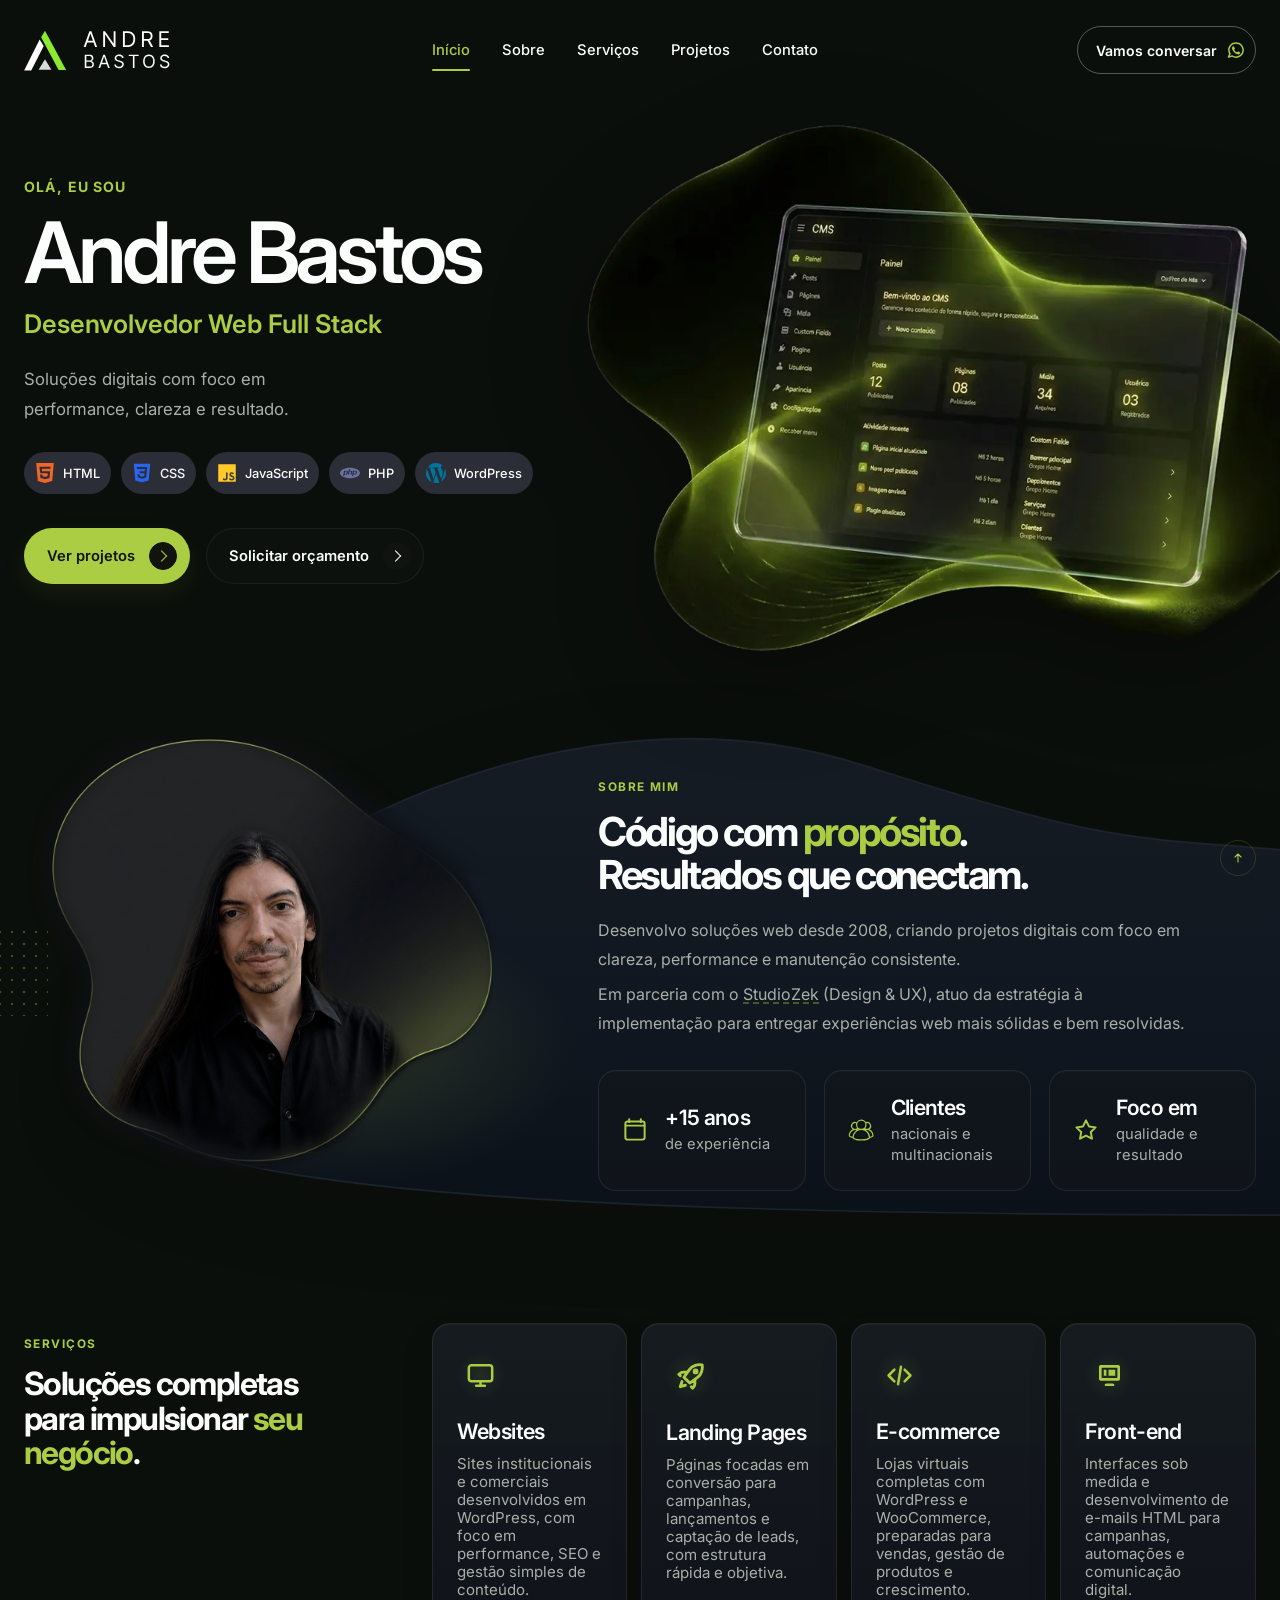
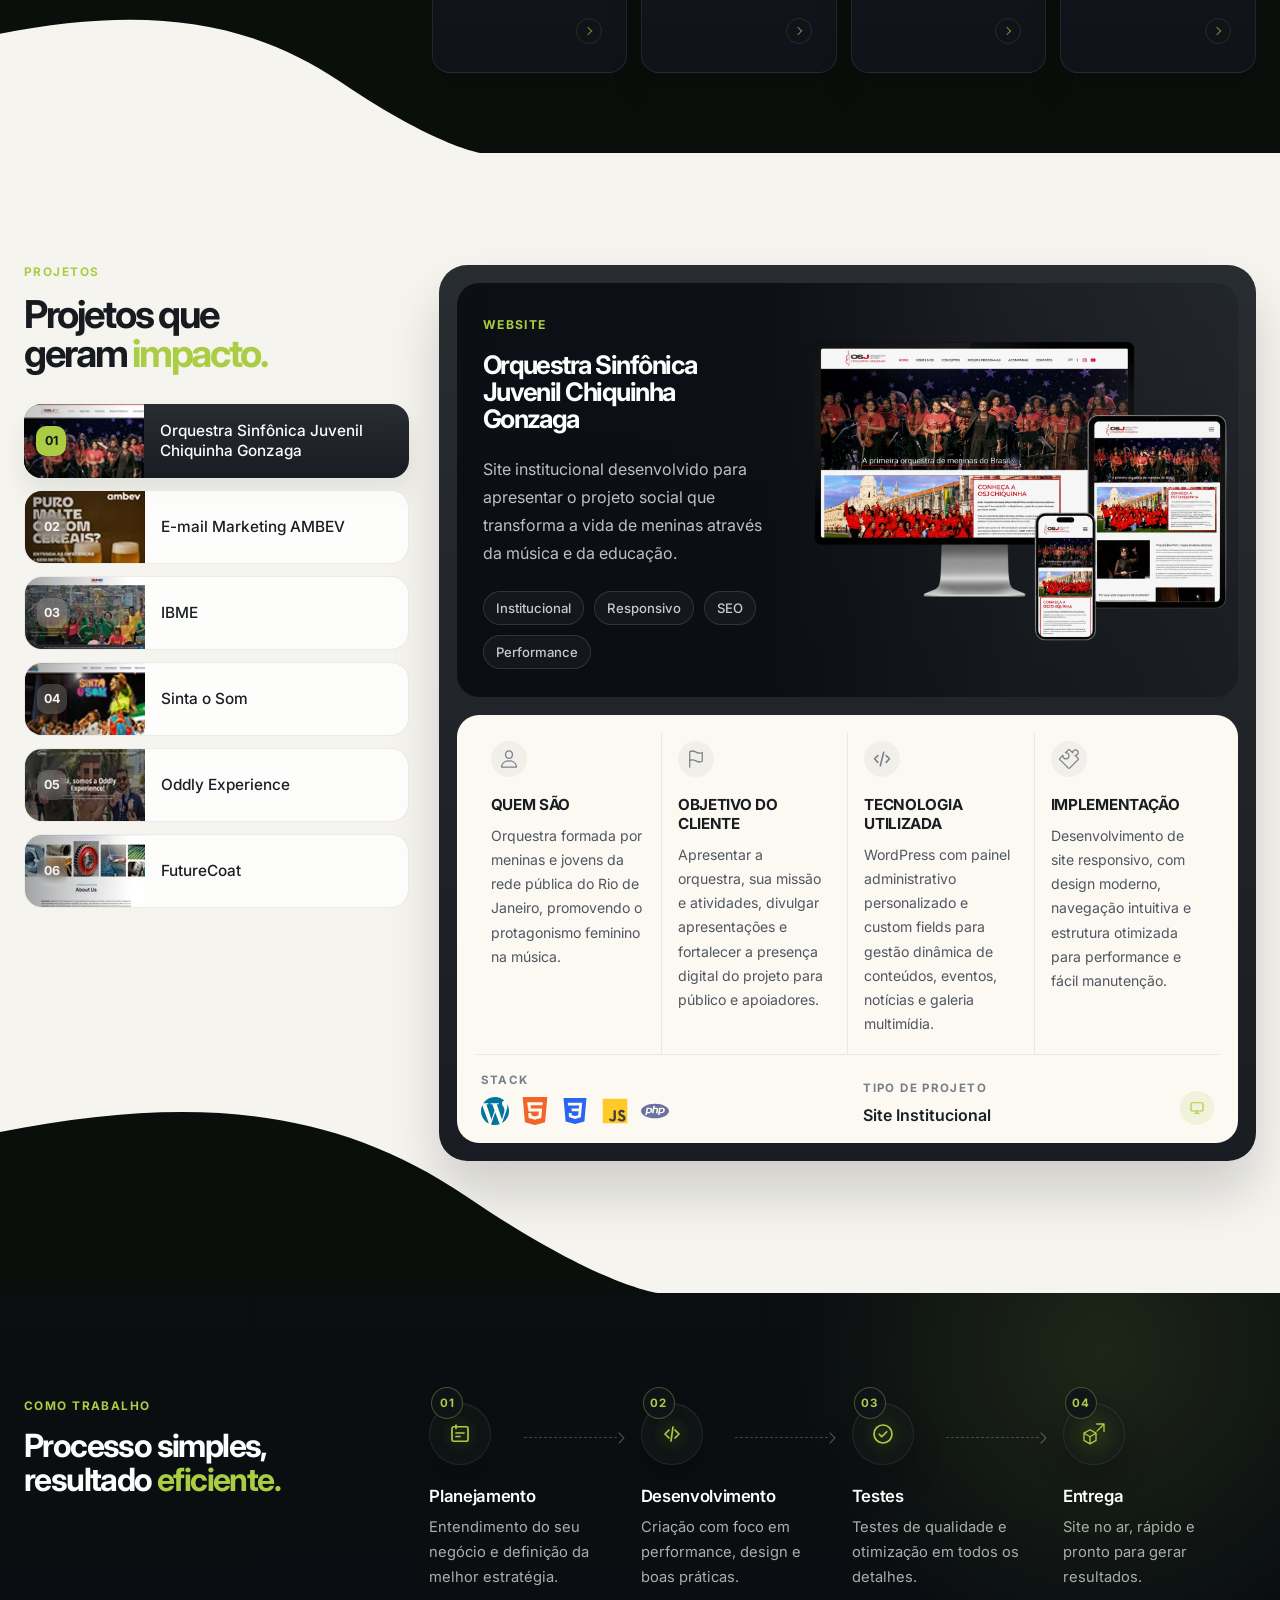
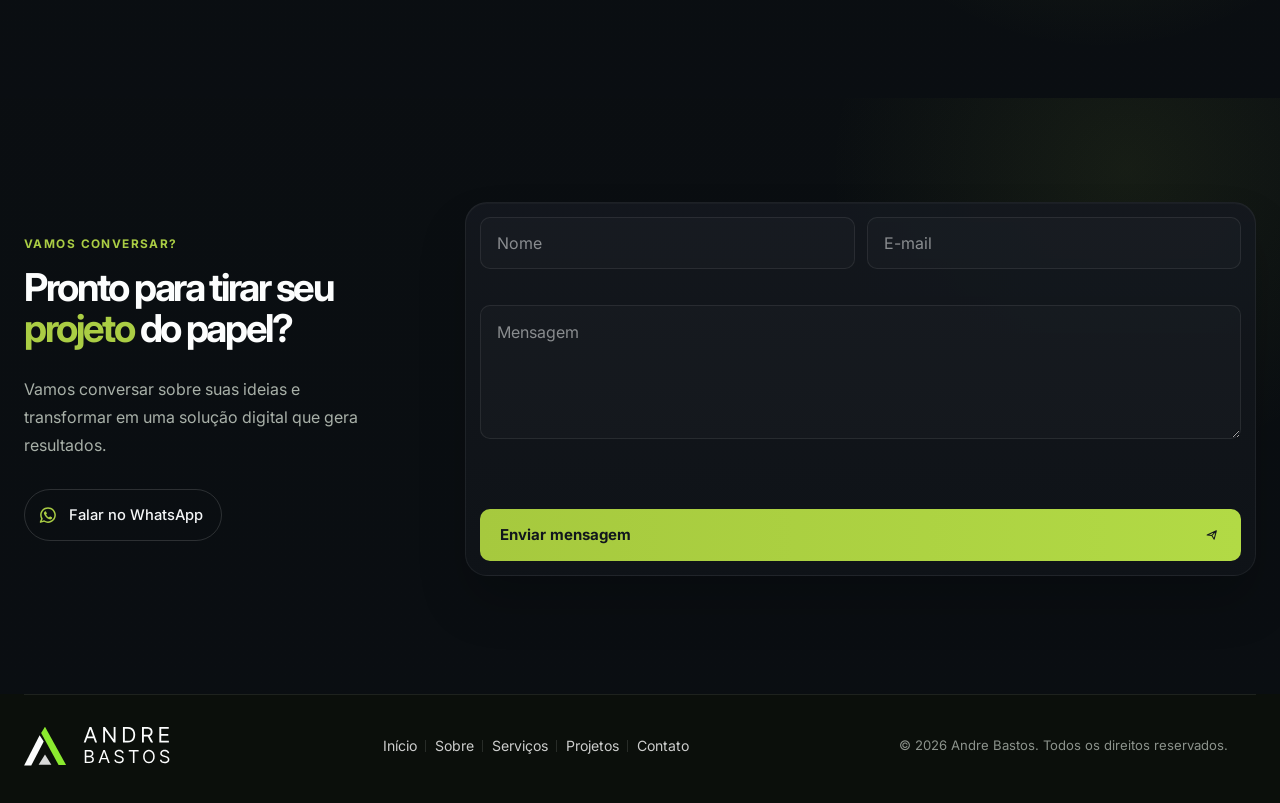
==== commit fef04fa8: "final v2 + mail php" ====
--- a/v2/index.html
+++ b/v2/index.html
@@ -4,9 +4,22 @@
 <head>
   <meta charset="utf-8" />
   <meta name="viewport" content="width=device-width, initial-scale=1" />
-  <title>Andre Bastos | Desenvolvedor Web Full Stack</title>
+  <title>Andre Bastos | Desenvolvimento Web, WordPress e Front-end</title>
   <meta name="description"
-    content="Soluções digitais com foco em performance, clareza e resultado para sites, landing pages e WordPress." />
+    content="Desenvolvimento de websites, landing pages, e-commerce e interfaces personalizadas com foco em performance, organização e experiência digital." />
+  <meta name="robots" content="index, follow" />
+  <link rel="canonical" href="https://alsbastos.com.br/" />
+  <meta property="og:title" content="Andre Bastos" />
+  <meta property="og:description"
+    content="Desenvolvimento de websites, landing pages, e-commerce e interfaces personalizadas." />
+  <meta property="og:type" content="website" />
+  <meta property="og:url" content="https://alsbastos.com.br/" />
+  <meta property="og:image" content="https://alsbastos.com.br/assets/img/og-cover.jpg" />
+  <meta name="twitter:card" content="summary_large_image" />
+  <meta name="twitter:title" content="Andre Bastos" />
+  <meta name="twitter:description"
+    content="Desenvolvimento de websites, landing pages, e-commerce e interfaces personalizadas." />
+  <meta name="twitter:image" content="https://alsbastos.com.br/assets/img/og-cover.jpg" />
   <meta name="theme-color" content="#0B0F0B" />
   <link rel="preconnect" href="https://fonts.googleapis.com" />
   <link rel="preconnect" href="https://fonts.gstatic.com" crossorigin />
@@ -17,7 +30,24 @@
   <link rel="apple-touch-icon" href="assets/img/brand/apple-touch-icon.png" sizes="180x180" />
   <meta name="apple-mobile-web-app-title" content="AlsBastos" />
   <link rel="manifest" href="assets/img/brand/site.webmanifest" />
-
+  <script type="application/ld+json">
+    {
+      "@context": "https://schema.org",
+      "@type": "Person",
+      "name": "Andre Bastos",
+      "url": "https://alsbastos.com.br/",
+      "jobTitle": "Desenvolvedor Web",
+      "knowsAbout": [
+        "WordPress",
+        "Front-end",
+        "HTML",
+        "CSS",
+        "JavaScript",
+        "E-commerce",
+        "Landing Pages"
+      ]
+    }
+  </script>
 
   <link rel="stylesheet" href="assets/css/style.css" />
 </head>
@@ -161,7 +191,8 @@
             </p>
             <p class="about__description">
 
-              Em parceria com o <a target="_blank" href="https://ezequielgomes.com/">StudioZek</a> (Design & UX), atuo
+              Em parceria com o <a target="_blank" rel="noopener noreferrer"
+                href="https://ezequielgomes.com/">StudioZek</a> (Design & UX), atuo
               da estratégia à implementação para entregar experiências
               web mais sólidas e bem resolvidas.
             </p>
@@ -248,7 +279,8 @@
                     <span>A PARTIR DE</span>
                     <strong>R$ 3.500</strong>
                   </div>
-                  <a class="service-card__cta" href="https://wa.me/5521992977688" target="_blank" rel="noreferrer">
+                  <a class="service-card__cta" href="https://wa.me/5521992977688" target="_blank"
+                    rel="noopener noreferrer">
                     <svg class="service-card__cta-icon" viewBox="0 0 24 24" aria-hidden="true">
                       <use href="assets/icons/sprite.svg#icon-whatsapp"></use>
                     </svg>
@@ -284,7 +316,8 @@
                     <span>A PARTIR DE</span>
                     <strong>R$ 1.500</strong>
                   </div>
-                  <a class="service-card__cta" href="https://wa.me/5521992977688" target="_blank" rel="noreferrer">
+                  <a class="service-card__cta" href="https://wa.me/5521992977688" target="_blank"
+                    rel="noopener noreferrer">
                     <svg class="service-card__cta-icon" viewBox="0 0 24 24" aria-hidden="true">
                       <use href="assets/icons/sprite.svg#icon-whatsapp"></use>
                     </svg>
@@ -321,7 +354,8 @@
                     <span>PROJETOS</span>
                     <strong>SOB ESCOPO</strong>
                   </div>
-                  <a class="service-card__cta" href="https://wa.me/5521992977688" target="_blank" rel="noreferrer">
+                  <a class="service-card__cta" href="https://wa.me/5521992977688" target="_blank"
+                    rel="noopener noreferrer">
                     <svg class="service-card__cta-icon" viewBox="0 0 24 24" aria-hidden="true">
                       <use href="assets/icons/sprite.svg#icon-whatsapp"></use>
                     </svg>
@@ -357,7 +391,8 @@
                     <span>PROJETOS</span>
                     <strong>SOB DEMANDA</strong>
                   </div>
-                  <a class="service-card__cta" href="https://wa.me/5521992977688" target="_blank" rel="noreferrer">
+                  <a class="service-card__cta" href="https://wa.me/5521992977688" target="_blank"
+                    rel="noopener noreferrer">
                     <svg class="service-card__cta-icon" viewBox="0 0 24 24" aria-hidden="true">
                       <use href="assets/icons/sprite.svg#icon-whatsapp"></use>
                     </svg>
@@ -383,12 +418,12 @@
             </h2>
 
             <div class="projects__list" role="tablist" aria-label="Projetos em destaque">
-              <button class="project-nav is-active" type="button" data-project-trigger data-project-id="project-01"
+              <button class="project-nav is-active" type="button" data-project-trigger data-project-id="osjcg"
                 aria-selected="true">
                 <span class="project-nav__media">
                   <span class="project-nav__number">01</span>
-                  <img class="project-nav__thumb" src="assets/img/projects/projeto-01-thumb.webp" alt="" width="112"
-                    height="72" />
+                  <img class="project-nav__thumb" src="assets/img/projects/projeto-01-thumb.webp"
+                    alt="Preview do projeto Orquestra Sinfônica Juvenil Chiquinha Gonzaga" width="112" height="72" />
                 </span>
                 <span class="project-nav__name">
                   Orquestra Sinfônica
@@ -396,52 +431,52 @@
                 </span>
               </button>
 
-              <button class="project-nav" type="button" data-project-trigger data-project-id="project-02"
+              <button class="project-nav" type="button" data-project-trigger data-project-id="ambev"
                 aria-selected="false">
                 <span class="project-nav__media">
                   <span class="project-nav__number">02</span>
-                  <img class="project-nav__thumb" src="assets/img/projects/projeto-02-thumb.webp" alt="" width="112"
-                    height="72" />
+                  <img class="project-nav__thumb" src="assets/img/projects/projeto-02-thumb.webp"
+                    alt="Preview do projeto AMBEV" width="112" height="72" />
                 </span>
                 <span class="project-nav__name">E-mail Marketing AMBEV</span>
               </button>
 
-              <button class="project-nav" type="button" data-project-trigger data-project-id="project-03"
+              <button class="project-nav" type="button" data-project-trigger data-project-id="ibme"
                 aria-selected="false">
                 <span class="project-nav__media">
                   <span class="project-nav__number">03</span>
-                  <img class="project-nav__thumb" src="assets/img/projects/projeto-03-thumb.webp" alt="" width="112"
-                    height="72" />
+                  <img class="project-nav__thumb" src="assets/img/projects/projeto-03-thumb.webp"
+                    alt="Preview do projeto IBME" width="112" height="72" />
                 </span>
                 <span class="project-nav__name">IBME</span>
               </button>
 
-              <button class="project-nav" type="button" data-project-trigger data-project-id="project-04"
+              <button class="project-nav" type="button" data-project-trigger data-project-id="sinta-o-som"
                 aria-selected="false">
                 <span class="project-nav__media">
                   <span class="project-nav__number">04</span>
-                  <img class="project-nav__thumb" src="assets/img/projects/projeto-04-thumb.webp" alt="" width="112"
-                    height="72" />
+                  <img class="project-nav__thumb" src="assets/img/projects/projeto-04-thumb.webp"
+                    alt="Preview do projeto Sinta o Som" width="112" height="72" />
                 </span>
                 <span class="project-nav__name">Sinta o Som</span>
               </button>
 
-              <button class="project-nav" type="button" data-project-trigger data-project-id="project-05"
+              <button class="project-nav" type="button" data-project-trigger data-project-id="oddly-experience"
                 aria-selected="false">
                 <span class="project-nav__media">
                   <span class="project-nav__number">05</span>
-                  <img class="project-nav__thumb" src="assets/img/projects/projeto-05-thumb.webp" alt="" width="112"
-                    height="72" />
+                  <img class="project-nav__thumb" src="assets/img/projects/projeto-05-thumb.webp"
+                    alt="Preview do projeto Oddly Experience" width="112" height="72" />
                 </span>
                 <span class="project-nav__name">Oddly Experience</span>
               </button>
 
-              <button class="project-nav" type="button" data-project-trigger data-project-id="project-06"
+              <button class="project-nav" type="button" data-project-trigger data-project-id="futurecoat"
                 aria-selected="false">
                 <span class="project-nav__media">
                   <span class="project-nav__number">06</span>
-                  <img class="project-nav__thumb" src="assets/img/projects/projeto-06-thumb.webp" alt="" width="112"
-                    height="72" />
+                  <img class="project-nav__thumb" src="assets/img/projects/projeto-06-thumb.webp"
+                    alt="Preview do projeto FutureCoat" width="112" height="72" />
                 </span>
                 <span class="project-nav__name">FutureCoat</span>
               </button>
@@ -582,7 +617,7 @@
 
             <div class="contact__actions">
               <a class="contact-link contact-link--whatsapp" href="https://wa.me/5521992977688" target="_blank"
-                rel="noreferrer">
+                rel="noopener noreferrer">
                 <span class="contact-link__icon" aria-hidden="true">
                   <svg viewBox="0 0 24 24" fill="none">
                     <use href="assets/icons/sprite.svg#icon-message-circle"></use>
@@ -593,37 +628,43 @@
             </div>
           </div>
 
-          <div class="contact__panel">
-            <form class="contact-form" data-contact-form novalidate>
-              <div class="contact-form__row">
-                <div class="contact-form__field">
-                  <label class="sr-only" for="contact-name">Nome</label>
-                  <input id="contact-name" name="nome" type="text" placeholder="Nome" autocomplete="name" required
-                    minlength="2" aria-describedby="contact-name-error" />
+            <div class="contact__panel">
+              <form class="contact-form" data-contact-form data-contact-endpoint="contact.php" method="post"
+                accept-charset="UTF-8" novalidate>
+                <div class="contact-form__row">
+                  <div class="contact-form__field">
+                    <label class="sr-only" for="contact-name">Nome</label>
+                    <input id="contact-name" name="nome" type="text" placeholder="Nome" autocomplete="name" required
+                      minlength="2" maxlength="80" aria-describedby="contact-name-error" />
                   <span class="contact-form__error" id="contact-name-error" data-error-for="contact-name"
                     aria-live="polite"></span>
                 </div>
 
                 <div class="contact-form__field">
                   <label class="sr-only" for="contact-email">E-mail</label>
-                  <input id="contact-email" name="email" type="email" placeholder="E-mail" autocomplete="email"
-                    inputmode="email" required aria-describedby="contact-email-error" />
+                    <input id="contact-email" name="email" type="email" placeholder="E-mail" autocomplete="email"
+                      inputmode="email" required maxlength="160" aria-describedby="contact-email-error" />
                   <span class="contact-form__error" id="contact-email-error" data-error-for="contact-email"
                     aria-live="polite"></span>
                 </div>
               </div>
 
-              <div class="contact-form__field contact-form__field--message">
-                <label class="sr-only" for="contact-message">Mensagem</label>
-                <textarea id="contact-message" name="mensagem" placeholder="Mensagem" rows="5" required minlength="12"
-                  aria-describedby="contact-message-error"></textarea>
-                <span class="contact-form__error" id="contact-message-error" data-error-for="contact-message"
-                  aria-live="polite"></span>
-              </div>
-
-              <p class="contact-form__feedback" data-contact-feedback role="status" aria-live="polite"></p>
-
-              <button class="contact-form__submit" type="submit">
+                <div class="contact-form__field contact-form__field--message">
+                  <label class="sr-only" for="contact-message">Mensagem</label>
+                  <textarea id="contact-message" name="mensagem" placeholder="Mensagem" rows="5" required minlength="12"
+                    maxlength="2000" aria-describedby="contact-message-error"></textarea>
+                  <span class="contact-form__error" id="contact-message-error" data-error-for="contact-message"
+                    aria-live="polite"></span>
+                </div>
+
+                <div class="contact-form__honeypot" aria-hidden="true">
+                  <label for="contact-website">Website</label>
+                  <input id="contact-website" name="website" type="text" tabindex="-1" autocomplete="off" />
+                </div>
+
+                <p class="contact-form__feedback" data-contact-feedback role="status" aria-live="polite"></p>
+
+                <button class="contact-form__submit" type="submit">
                 <span>Enviar mensagem</span>
                 <span class="contact-form__submit-icon" aria-hidden="true">
                   <svg viewBox="0 0 24 24" fill="none">
@@ -668,4 +709,4 @@
   <script src="assets/js/main.js"></script>
 </body>
 
-</html>+</html>
--- a/v2/assets/css/style.css
+++ b/v2/assets/css/style.css
@@ -1,12 +1,48 @@
 :root {
-  --bg: #0b0f0b;
-  --bg-deep: #090d11;
-  --text: #fcfdfd;
-  --text-secondary: #a8b0a8;
-  --accent: #aacd44;
-  --border: rgba(255, 255, 255, 0.06);
-  --line: rgba(255, 255, 255, 0.08);
+  --color-bg: #0b0f0b;
+  --color-bg-deep: #090d11;
+  --color-surface: #11161d;
+  --color-surface-elevated: #171c22;
+  --color-text: #fcfdfd;
+  --color-text-secondary: #a8b0a8;
+  --color-accent: #aacd44;
+  --color-accent-soft: rgba(170, 205, 68, 0.08);
+  --color-accent-soft-strong: rgba(170, 205, 68, 0.14);
+  --surface-accent-soft: rgba(170, 205, 68, 0.04);
+  --surface-accent: rgba(170, 205, 68, 0.08);
+  --surface-accent-strong: rgba(170, 205, 68, 0.14);
+  --border-soft: rgba(255, 255, 255, 0.06);
+  --border-muted: rgba(255, 255, 255, 0.08);
+  --border-accent-soft: rgba(170, 205, 68, 0.18);
+  --border-accent: rgba(170, 205, 68, 0.22);
+  --border-accent-strong: rgba(170, 205, 68, 0.34);
+  --radius-sm: 10px;
+  --radius-md: 18px;
+  --radius-lg: 22px;
+  --radius-xl: 28px;
+  --radius-pill: 999px;
+  --shadow-card: inset 0 1px 0 rgba(255, 255, 255, 0.03), 0 18px 32px rgba(0, 0, 0, 0.16);
+  --shadow-card-hover:
+    inset 0 1px 0 rgba(255, 255, 255, 0.04),
+    0 22px 42px rgba(0, 0, 0, 0.22),
+    0 0 0 1px rgba(170, 205, 68, 0.06),
+    0 24px 42px rgba(170, 205, 68, 0.08);
+  --shadow-panel: 0 32px 54px rgba(0, 0, 0, 0.16);
+  --transition-fast: 180ms ease;
+  --transition-base: 220ms ease;
+  --space-xs: 8px;
+  --space-sm: 12px;
+  --space-md: 18px;
+  --space-lg: 24px;
+  --space-xl: 28px;
   --container: 1240px;
+  --bg: var(--color-bg);
+  --bg-deep: var(--color-bg-deep);
+  --text: var(--color-text);
+  --text-secondary: var(--color-text-secondary);
+  --accent: var(--color-accent);
+  --border: var(--border-soft);
+  --line: var(--border-muted);
   --shadow: 0 24px 60px rgba(0, 0, 0, 0.28);
 }
 
@@ -18,6 +54,32 @@
 
 html {
   scroll-behavior: smooth;
+  scrollbar-width: thin;
+  scrollbar-color: rgba(170, 205, 68, 0.4) rgba(9, 13, 17, 0.92);
+}
+
+*::-webkit-scrollbar {
+  width: 12px;
+  height: 12px;
+}
+
+*::-webkit-scrollbar-track {
+  background: rgba(9, 13, 17, 0.92);
+}
+
+*::-webkit-scrollbar-thumb {
+  border: 3px solid rgba(9, 13, 17, 0.96);
+  border-radius: var(--radius-pill);
+  background: linear-gradient(180deg, rgba(170, 205, 68, 0.48) 0%, rgba(170, 205, 68, 0.28) 100%);
+  box-shadow: inset 0 1px 0 rgba(255, 255, 255, 0.08);
+}
+
+*::-webkit-scrollbar-thumb:hover {
+  background: linear-gradient(180deg, rgba(170, 205, 68, 0.62) 0%, rgba(170, 205, 68, 0.36) 100%);
+}
+
+*::-webkit-scrollbar-corner {
+  background: transparent;
 }
 
 body {
@@ -108,9 +170,9 @@
   height: 2px;
   transform: scaleX(0);
   transform-origin: left;
-  border-radius: 999px;
+  border-radius: var(--radius-pill);
   background: var(--accent);
-  transition: transform 180ms ease;
+  transition: transform var(--transition-fast);
 }
 
 .site-nav a.is-active {
@@ -129,14 +191,14 @@
   min-height: 48px;
   padding: 0 10px 0 18px;
   border: 1px solid rgba(255, 255, 255, 0.3);
-  border-radius: 999px;
+  border-radius: var(--radius-pill);
   color: var(--text);
   font-size: 0.88rem;
   font-weight: 600;
   transition:
-    border-color 180ms ease,
-    transform 180ms ease,
-    box-shadow 180ms ease;
+    border-color var(--transition-fast),
+    transform var(--transition-fast),
+    box-shadow var(--transition-fast);
 }
 
 .header-cta:hover {
@@ -158,14 +220,14 @@
   place-items: center;
   width: 28px;
   height: 28px;
-  border: 1px solid rgba(170, 205, 68, 0.22);
+  border: 1px solid var(--border-accent);
   border-radius: 50%;
   color: var(--accent);
   transition:
-    transform 220ms ease,
-    background-color 220ms ease,
-    border-color 220ms ease,
-    color 220ms ease;
+    transform var(--transition-base),
+    background-color var(--transition-base),
+    border-color var(--transition-base),
+    color var(--transition-base);
 }
 
 .hero-button__icon::before {
@@ -274,7 +336,7 @@
   min-height: 34px;
   padding: 11px;
   border: 0;
-  border-radius: 999px;
+  border-radius: var(--radius-pill);
   background: #2b2e37;
   color: var(--text);
   font-size: 0.8rem;
@@ -332,15 +394,15 @@
   gap: 14px;
   min-height: 56px;
   padding: 0 12px 0 22px;
-  border-radius: 999px;
+  border-radius: var(--radius-pill);
   font-size: 0.92rem;
   font-weight: 600;
   transition:
-    transform 180ms ease,
-    box-shadow 180ms ease,
-    border-color 180ms ease,
-    background-color 180ms ease,
-    color 180ms ease;
+    transform var(--transition-fast),
+    box-shadow var(--transition-fast),
+    border-color var(--transition-fast),
+    background-color var(--transition-fast),
+    color var(--transition-fast);
 }
 
 .hero-button::after {
@@ -367,7 +429,7 @@
 }
 
 .hero-button--primary {
-  border: 1px solid rgba(170, 205, 68, 0.18);
+  border: 1px solid var(--border-accent-soft);
   background: var(--accent);
   color: #12150f;
   box-shadow: 0 10px 24px rgba(170, 205, 68, 0.08);
@@ -427,7 +489,7 @@
 }
 
 .hero-button--secondary:hover {
-  border-color: rgba(170, 205, 68, 0.22);
+  border-color: var(--border-accent);
   background: rgba(255, 255, 255, 0.03);
   box-shadow: 0 14px 32px rgba(0, 0, 0, 0.18);
 }
@@ -622,7 +684,7 @@
 .about__highlights {
   display: grid;
   grid-template-columns: repeat(3, minmax(0, 1fr));
-  gap: 18px;
+  gap: var(--space-md);
   margin-top: 32px;
 }
 
@@ -632,8 +694,8 @@
   gap: 16px;
   min-height: 110px;
   padding: 24px 22px;
-  border: 1px solid rgba(255, 255, 255, 0.08);
-  border-radius: 18px;
+  border: 1px solid var(--border-muted);
+  border-radius: var(--radius-md);
   background: rgba(20, 23, 28, 0.58);
   box-shadow: inset 0 1px 0 rgba(255, 255, 255, 0.02);
 }
@@ -743,34 +805,28 @@
   flex-direction: column;
   align-items: flex-start;
   min-height: 350px;
-  padding: 28px 24px 28px;
-  border: 1px solid rgba(255, 255, 255, 0.08);
-  border-radius: 18px;
+  padding: var(--space-xl) var(--space-lg) var(--space-xl);
+  border: 1px solid var(--border-muted);
+  border-radius: var(--radius-md);
   background:
     linear-gradient(180deg, rgba(23, 28, 34, 0.92) 0%, rgba(16, 20, 26, 0.96) 100%);
-  box-shadow:
-    inset 0 1px 0 rgba(255, 255, 255, 0.03),
-    0 18px 32px rgba(0, 0, 0, 0.16);
+  box-shadow: var(--shadow-card);
   transition:
     min-height 280ms ease,
-    border-color 220ms ease,
-    background 220ms ease,
-    box-shadow 220ms ease,
-    transform 220ms ease;
+    border-color var(--transition-base),
+    background var(--transition-base),
+    box-shadow var(--transition-base),
+    transform var(--transition-base);
 }
 
 .service-card:hover .service-card__holder,
 .service-card:focus-visible .service-card__holder,
 .service-card.is-expanded .service-card__holder {
   transform: translateY(-3px);
-  border-color: rgba(170, 205, 68, 0.22);
+  border-color: var(--border-accent);
   background:
     linear-gradient(180deg, rgba(26, 31, 38, 0.96) 0%, rgba(18, 23, 29, 0.98) 100%);
-  box-shadow:
-    inset 0 1px 0 rgba(255, 255, 255, 0.04),
-    0 22px 42px rgba(0, 0, 0, 0.22),
-    0 0 0 1px rgba(170, 205, 68, 0.06),
-    0 24px 42px rgba(170, 205, 68, 0.08);
+  box-shadow: var(--shadow-card-hover);
 }
 
 .service-card__icon {
@@ -784,9 +840,9 @@
   background:
     radial-gradient(circle at 50% 50%, rgba(170, 205, 68, 0.1) 0%, rgba(170, 205, 68, 0) 72%);
   transition:
-    background 220ms ease,
-    filter 220ms ease,
-    transform 220ms ease;
+    background var(--transition-base),
+    filter var(--transition-base),
+    transform var(--transition-base);
 }
 
 .service-card__icon svg {
@@ -838,17 +894,17 @@
   pointer-events: none;
   transition:
     max-height 280ms ease,
-    opacity 180ms ease,
-    transform 220ms ease,
-    margin-top 220ms ease,
-    padding-top 220ms ease,
-    border-color 220ms ease;
+    opacity var(--transition-fast),
+    transform var(--transition-base),
+    margin-top var(--transition-base),
+    padding-top var(--transition-base),
+    border-color var(--transition-base);
 }
 
 .service-card__features {
   display: grid;
-  gap: 8px;
-  margin: 0 0 18px;
+  gap: var(--space-xs);
+  margin: 0 0 var(--space-md);
   padding: 0;
   list-style: none;
 }
@@ -875,9 +931,9 @@
   gap: 4px;
   margin: 0 0 12px;
   padding: 14px 12px;
-  border: 1px solid rgba(170, 205, 68, 0.18);
+  border: 1px solid var(--border-accent-soft);
   border-radius: 12px;
-  background: rgba(170, 205, 68, 0.04);
+  background: var(--surface-accent-soft);
   text-align: center;
 }
 
@@ -904,9 +960,9 @@
   width: 100%;
   min-height: 42px;
   padding: 0 14px;
-  border: 1px solid rgba(170, 205, 68, 0.28);
-  border-radius: 999px;
-  background: rgba(170, 205, 68, 0.08);
+  border: 1px solid var(--border-accent);
+  border-radius: var(--radius-pill);
+  background: var(--surface-accent);
   color: var(--accent);
   font-size: 0.78rem;
   font-weight: 700;
@@ -914,16 +970,16 @@
   text-decoration: none;
   text-transform: uppercase;
   transition:
-    border-color 180ms ease,
-    background-color 180ms ease,
-    color 180ms ease,
-    box-shadow 180ms ease;
+    border-color var(--transition-fast),
+    background-color var(--transition-fast),
+    color var(--transition-fast),
+    box-shadow var(--transition-fast);
 }
 
 .service-card__cta:hover,
 .service-card__cta:focus-visible {
-  border-color: rgba(170, 205, 68, 0.34);
-  background: rgba(170, 205, 68, 0.14);
+  border-color: var(--border-accent-strong);
+  background: var(--surface-accent-strong);
   color: #fcfdfd;
   box-shadow: 0 10px 18px rgba(170, 205, 68, 0.08);
   outline: none;
@@ -937,9 +993,9 @@
 
 .service-card.is-expanded .service-card__details {
   max-height: 320px;
-  margin-top: 18px;
+  margin-top: var(--space-md);
   padding-top: 16px;
-  border-top-color: rgba(170, 205, 68, 0.14);
+  border-top-color: var(--surface-accent-strong);
   opacity: 1;
   transform: translateY(0);
   pointer-events: auto;
@@ -959,7 +1015,7 @@
   justify-content: flex-end;
   width: 100%;
   margin-top: auto;
-  padding-top: 18px;
+  padding-top: var(--space-md);
 }
 
 .service-card__arrow {
@@ -968,14 +1024,14 @@
   width: 26px;
   height: 26px;
   color: var(--accent);
-  border: 1px solid rgba(170, 205, 68, 0.22);
+  border: 1px solid var(--border-accent);
   border-radius: 50%;
   opacity: 0.65;
   transition:
-    background-color 0.22s ease,
-    border-color 0.22s ease,
-    transform 0.22s ease,
-    opacity 0.22s ease;
+    background-color var(--transition-base),
+    border-color var(--transition-base),
+    transform var(--transition-base),
+    opacity var(--transition-base);
 }
 
 .service-card__arrow::before {
@@ -990,8 +1046,8 @@
 
 .service-card:hover .service-card__arrow,
 .service-card:focus-visible .service-card__arrow {
-  background: rgba(170, 205, 68, 0.08);
-  border-color: rgba(170, 205, 68, 0.34);
+  background: var(--surface-accent);
+  border-color: var(--border-accent-strong);
   opacity: 1;
   transform: translateX(2px);
 }
@@ -1004,7 +1060,7 @@
 .service-card.is-expanded .service-card__arrow,
 .service-card.is-expanded:hover .service-card__arrow,
 .service-card.is-expanded:focus-visible .service-card__arrow {
-  background: rgba(170, 205, 68, 0.08);
+  background: var(--surface-accent);
   opacity: 1;
   transform: none;
 }
@@ -1134,8 +1190,8 @@
   width: 32px;
   height: 32px;
   padding: 0;
-  border: 1px solid rgba(170, 205, 68, 0.3);
-  border-radius: 999px;
+  border: 1px solid var(--border-accent-strong);
+  border-radius: var(--radius-pill);
   background: rgba(16, 20, 26, 0.9);
   color: var(--accent);
   font-size: 0.72rem;
@@ -1150,7 +1206,7 @@
   height: 62px;
   margin-top: 12px;
   margin-bottom: 22px;
-  border: 1px solid rgba(255, 255, 255, 0.08);
+  border: 1px solid var(--border-muted);
   border-radius: 50%;
   color: var(--accent);
   background:
@@ -1257,19 +1313,19 @@
   min-height: 52px;
   padding: 0 18px 0 14px;
   border: 1px solid rgba(255, 255, 255, 0.14);
-  border-radius: 999px;
+  border-radius: var(--radius-pill);
   color: #f4f6f7;
   font-size: 0.92rem;
   font-weight: 500;
   transition:
-    border-color 180ms ease,
-    background-color 180ms ease,
-    transform 180ms ease,
-    box-shadow 180ms ease;
+    border-color var(--transition-fast),
+    background-color var(--transition-fast),
+    transform var(--transition-fast),
+    box-shadow var(--transition-fast);
 }
 
 .contact-link:hover {
-  border-color: rgba(170, 205, 68, 0.28);
+  border-color: var(--border-accent);
   background: rgba(255, 255, 255, 0.03);
   transform: translateY(-1px);
   box-shadow: 0 14px 26px rgba(0, 0, 0, 0.16);
@@ -1280,7 +1336,7 @@
   place-items: center;
   width: 32px;
   height: 32px;
-  border: 1px solid rgba(170, 205, 68, 0.22);
+  border: 1px solid var(--border-accent);
   border-radius: 50%;
   color: var(--accent);
 }
@@ -1307,8 +1363,8 @@
 .contact__panel {
   align-self: end;
   padding: 14px;
-  border: 1px solid rgba(255, 255, 255, 0.06);
-  border-radius: 22px;
+  border: 1px solid var(--border-soft);
+  border-radius: var(--radius-lg);
   background:
     linear-gradient(180deg, rgba(20, 24, 30, 0.94) 0%, rgba(15, 19, 24, 0.98) 100%);
   box-shadow:
@@ -1336,18 +1392,31 @@
   gap: 10px;
 }
 
+.contact-form__honeypot {
+  position: absolute;
+  width: 1px;
+  height: 1px;
+  padding: 0;
+  margin: -1px;
+  overflow: hidden;
+  clip: rect(0, 0, 0, 0);
+  clip-path: inset(50%);
+  white-space: nowrap;
+  border: 0;
+}
+
 .contact-form input,
 .contact-form textarea {
   width: 100%;
-  border: 1px solid rgba(255, 255, 255, 0.08);
-  border-radius: 10px;
+  border: 1px solid var(--border-muted);
+  border-radius: var(--radius-sm);
   background: rgba(255, 255, 255, 0.02);
   color: var(--text);
   font: inherit;
   transition:
-    border-color 180ms ease,
-    background-color 180ms ease,
-    box-shadow 180ms ease;
+    border-color var(--transition-fast),
+    background-color var(--transition-fast),
+    box-shadow var(--transition-fast);
 }
 
 .contact-form input {
@@ -1369,7 +1438,7 @@
 .contact-form input:focus,
 .contact-form textarea:focus {
   outline: none;
-  border-color: rgba(170, 205, 68, 0.34);
+  border-color: var(--border-accent-strong);
   background: rgba(255, 255, 255, 0.03);
   box-shadow: 0 0 0 3px rgba(170, 205, 68, 0.08);
 }
@@ -1398,6 +1467,10 @@
 
 .contact-form__feedback.is-success {
   color: #cfe97e;
+}
+
+.contact-form__feedback.is-error {
+  color: #ffb0b0;
 }
 
 .contact-form__submit {
@@ -1408,7 +1481,7 @@
   min-height: 52px;
   padding: 0 18px 0 20px;
   border: 0;
-  border-radius: 10px;
+  border-radius: var(--radius-sm);
   background: linear-gradient(90deg, #a6c93e 0%, #b2da45 100%);
   color: #11161d;
   font: inherit;
@@ -1416,9 +1489,18 @@
   font-weight: 700;
   cursor: pointer;
   transition:
-    transform 180ms ease,
-    box-shadow 180ms ease,
-    filter 180ms ease;
+    transform var(--transition-fast),
+    box-shadow var(--transition-fast),
+    filter var(--transition-fast);
+}
+
+.contact-form__submit:disabled {
+  cursor: wait;
+  pointer-events: none;
+  transform: none;
+  filter: none;
+  box-shadow: none;
+  opacity: 0.82;
 }
 
 .contact-form__submit:hover {
@@ -1452,7 +1534,7 @@
   top: 0;
   width: min(calc(100% - 48px), var(--container));
   height: 1px;
-  background: rgba(255, 255, 255, 0.08);
+  background: var(--border-muted);
   transform: translateX(-50%);
 }
 
@@ -1506,23 +1588,27 @@
 }
 
 .site-footer__top {
+  position: fixed;
+  right: 24px;
+  bottom: 24px;
+  z-index: 120;
   display: inline-grid;
   place-items: center;
   width: 36px;
   height: 36px;
-  border: 1px solid rgba(170, 205, 68, 0.18);
+  border: 1px solid var(--border-accent-soft);
   border-radius: 50%;
   color: var(--accent);
   transition:
-    transform 180ms ease,
-    border-color 180ms ease,
-    background-color 180ms ease,
-    box-shadow 180ms ease;
+    transform var(--transition-fast),
+    border-color var(--transition-fast),
+    background-color var(--transition-fast),
+    box-shadow var(--transition-fast);
 }
 
 .site-footer__top:hover {
   transform: translateY(-1px);
-  border-color: rgba(170, 205, 68, 0.34);
+  border-color: var(--border-accent-strong);
   background: rgba(170, 205, 68, 0.05);
   box-shadow: 0 10px 22px rgba(0, 0, 0, 0.14);
 }
@@ -1574,16 +1660,16 @@
   padding: 0;
   overflow: hidden;
   border: 1px solid rgba(13, 17, 22, 0.08);
-  border-radius: 18px;
+  border-radius: var(--radius-md);
   background: rgba(255, 255, 255, 0.76);
   cursor: pointer;
   text-align: left;
   color: #1a1f25;
   isolation: isolate;
   transition:
-    border-color 180ms ease,
-    box-shadow 180ms ease,
-    background-color 180ms ease;
+    border-color var(--transition-fast),
+    box-shadow var(--transition-fast),
+    background-color var(--transition-fast);
 }
 
 .project-nav.is-active {
@@ -1628,7 +1714,7 @@
 .project-nav__media::before {
   z-index: 1;
   background: linear-gradient(90deg, rgba(9, 12, 15, 0.38) 0%, rgba(9, 12, 15, 0.18) 42%, rgba(9, 12, 15, 0) 88%);
-  transition: opacity 220ms ease, background-color 220ms ease;
+  transition: opacity var(--transition-base), background-color var(--transition-base);
 }
 
 .project-nav__media::after {
@@ -1647,7 +1733,7 @@
   transform: translateX(-135%) skewX(-18deg);
   transition:
     transform 520ms cubic-bezier(0.22, 1, 0.36, 1),
-    opacity 220ms ease;
+    opacity var(--transition-base);
 }
 
 .project-nav__number {
@@ -1667,9 +1753,9 @@
   transform: translateY(-50%);
   backdrop-filter: blur(6px);
   transition:
-    background-color 180ms ease,
-    color 180ms ease,
-    box-shadow 180ms ease;
+    background-color var(--transition-fast),
+    color var(--transition-fast),
+    box-shadow var(--transition-fast);
 }
 
 .project-nav.is-active .project-nav__number {
@@ -1725,8 +1811,8 @@
   line-height: 1.3;
   overflow: hidden;
   transition:
-    transform 220ms ease,
-    color 220ms ease;
+    transform var(--transition-base),
+    color var(--transition-base);
 }
 
 .project-nav:hover .project-nav__name {
@@ -1741,7 +1827,7 @@
   min-height: 54px;
   padding: 0 16px 0 22px;
   border: 1px solid rgba(17, 22, 27, 0.12);
-  border-radius: 999px;
+  border-radius: var(--radius-pill);
   color: #21272d;
   font-size: 0.92rem;
   font-weight: 500;
@@ -1771,10 +1857,10 @@
 
 .projects-panel {
   padding: 18px;
-  border-radius: 28px;
+  border-radius: var(--radius-xl);
   background:
     linear-gradient(180deg, rgba(23, 28, 34, 0.92) 0%, rgba(16, 20, 26, 0.96) 100%);
-  box-shadow: 0 32px 54px rgba(0, 0, 0, 0.16);
+  box-shadow: var(--shadow-panel);
 }
 
 .projects-panel__hero {
@@ -1784,7 +1870,7 @@
   align-items: stretch;
   min-height: 360px;
   overflow: hidden;
-  border-radius: 22px;
+  border-radius: var(--radius-lg);
   background:
     linear-gradient(90deg, rgba(12, 16, 22, 0.98) 0%, rgba(12, 16, 22, 0.94) 40%, rgba(12, 16, 22, 0.36) 72%, rgba(12, 16, 22, 0.1) 100%);
 }
@@ -1803,9 +1889,9 @@
   position: relative;
   z-index: 1;
   transition:
-    opacity 180ms ease,
-    transform 220ms ease,
-    filter 220ms ease;
+    opacity var(--transition-fast),
+    transform var(--transition-base),
+    filter var(--transition-base);
 }
 
 .projects-panel__copy {
@@ -1851,7 +1937,7 @@
 .projects-panel__tags li {
   padding: 8px 12px;
   border: 1px solid rgba(255, 255, 255, 0.12);
-  border-radius: 999px;
+  border-radius: var(--radius-pill);
   color: rgba(252, 253, 253, 0.78);
   font-size: 0.82rem;
   font-weight: 500;
@@ -1870,15 +1956,15 @@
 }
 
 .projects-panel__report {
-  margin-top: 18px;
+  margin-top: var(--space-md);
   padding: 18px 18px 0;
-  border-radius: 22px;
+  border-radius: var(--radius-lg);
   background: #fbf9f2;
   color: #191d22;
   transition:
-    opacity 180ms ease,
-    transform 220ms ease,
-    filter 220ms ease;
+    opacity var(--transition-fast),
+    transform var(--transition-base),
+    filter var(--transition-base);
 }
 
 .projects-panel.is-switching .projects-panel__copy,
@@ -2258,10 +2344,10 @@
       visibility: hidden;
       pointer-events: none;
       transform: translateY(-8px);
-    transition:
-      opacity 180ms ease,
-      visibility 180ms ease,
-      transform 180ms ease;
+      transition:
+      opacity var(--transition-fast),
+      visibility var(--transition-fast),
+      transform var(--transition-fast);
   }
 
   .site-nav.is-open {
@@ -2426,10 +2512,6 @@
     white-space: normal;
   }
 
-  .site-footer__top {
-    justify-self: end;
-  }
-
   .process {
     padding-top: 84px;
     padding-bottom: 92px;
@@ -2446,19 +2528,13 @@
   }
 
   .process-step:not(:last-child)::after {
-    display: block;
-    top: 72px;
-    left: 31px;
-    width: 0;
-    height: calc(100% - 18px);
-    border-top: 0;
-    border-left: 1px dashed rgba(252, 253, 253, 0.2);
+    display: none;
   }
 
   .process-step:not(:last-child)::before {
     display: block;
     top: auto;
-    bottom: -2px;
+    bottom: -17px;
     left: 27px;
     right: auto;
     width: 8px;
@@ -2599,7 +2675,7 @@
 
   .contact__panel {
     padding: 12px;
-    border-radius: 18px;
+    border-radius: var(--radius-md);
   }
 
   .contact-form input {
@@ -2642,7 +2718,7 @@
   }
 
   .process__title {
-    max-width: 10ch;
+    max-width: 13ch;
   }
 
   .process-step {
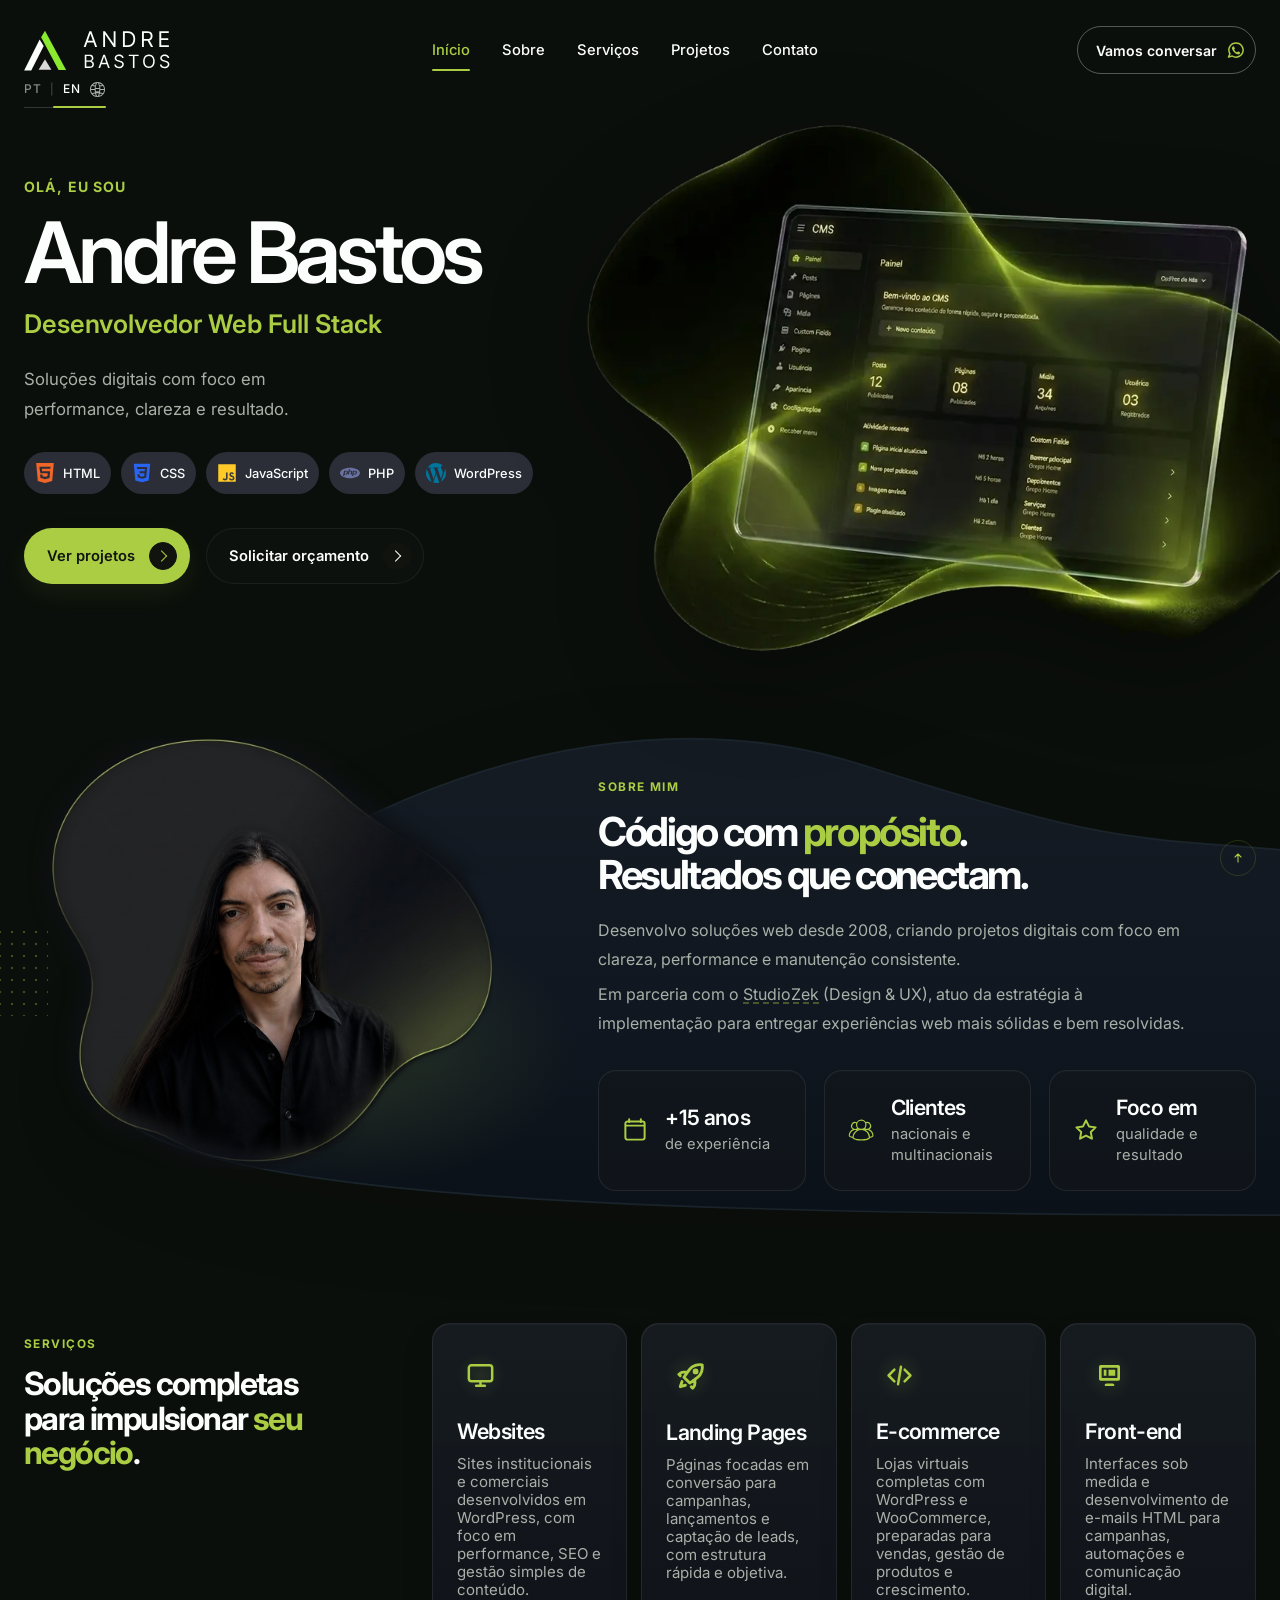
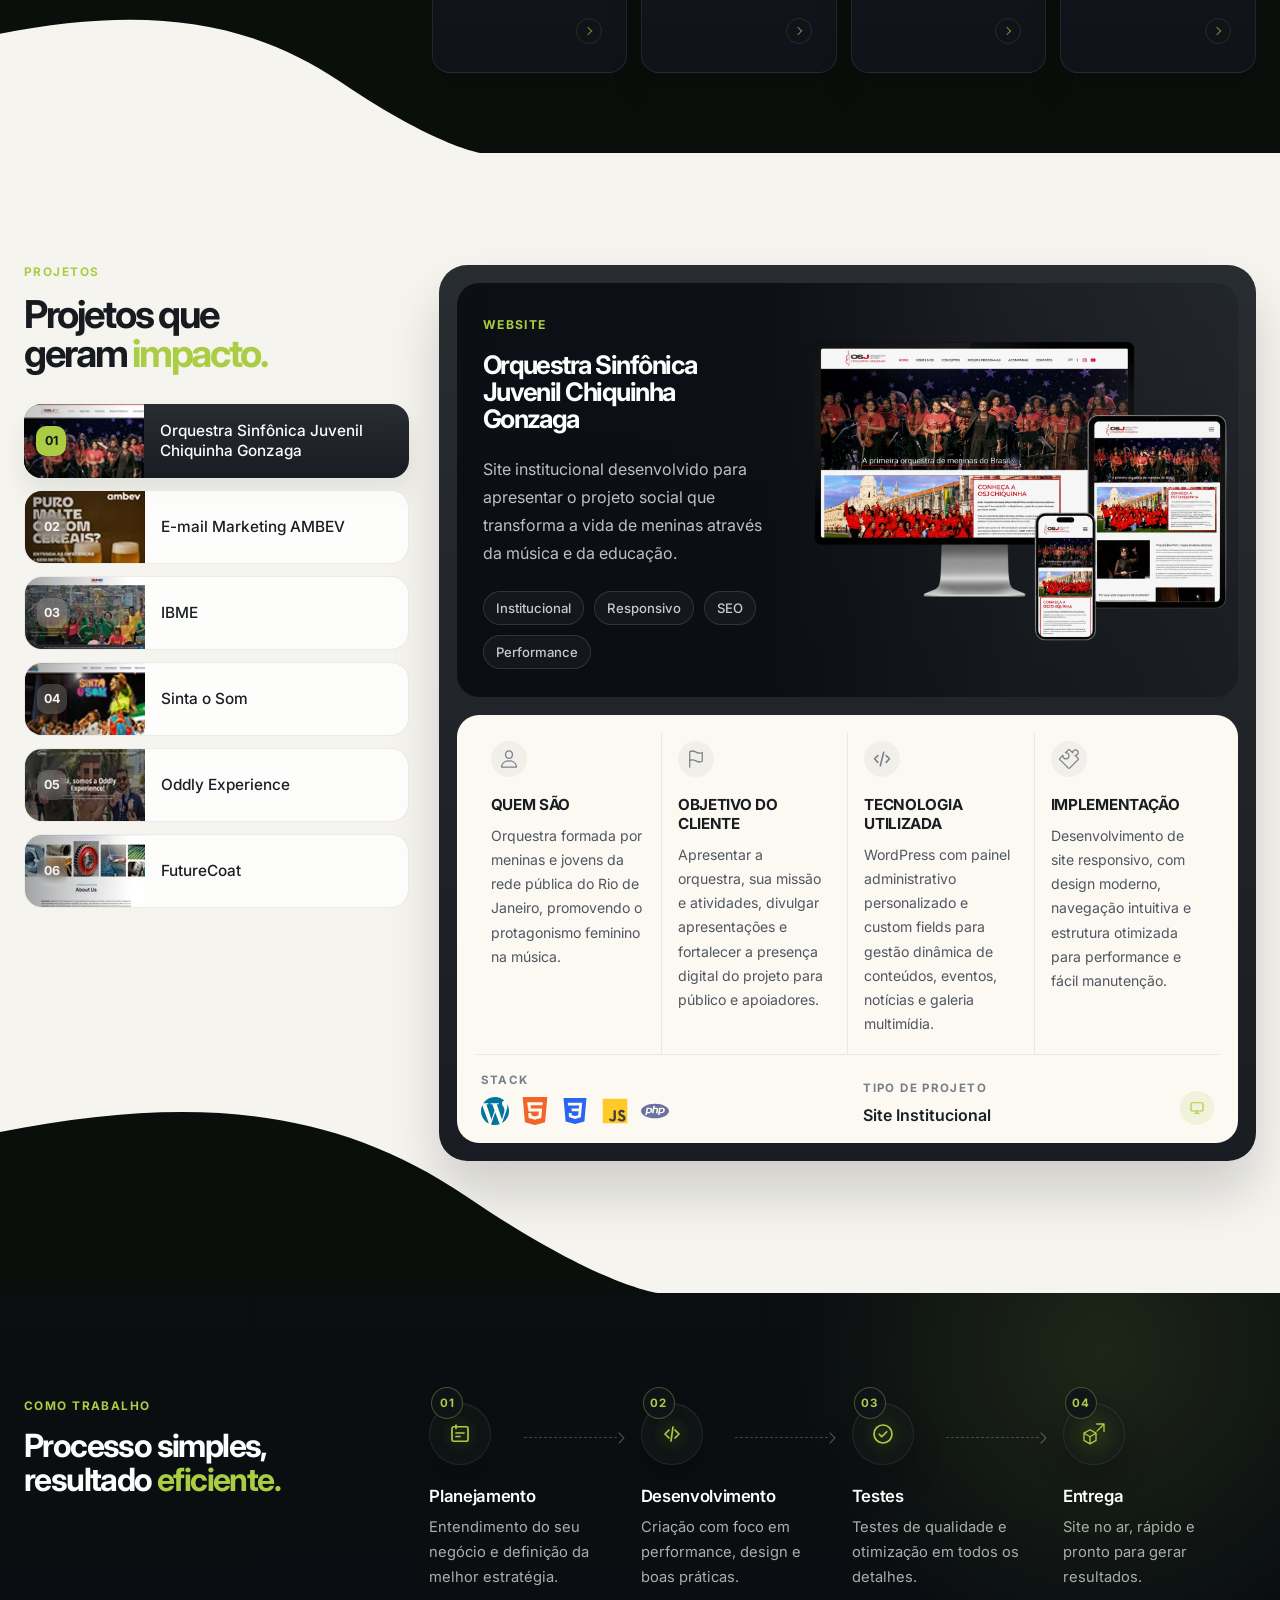
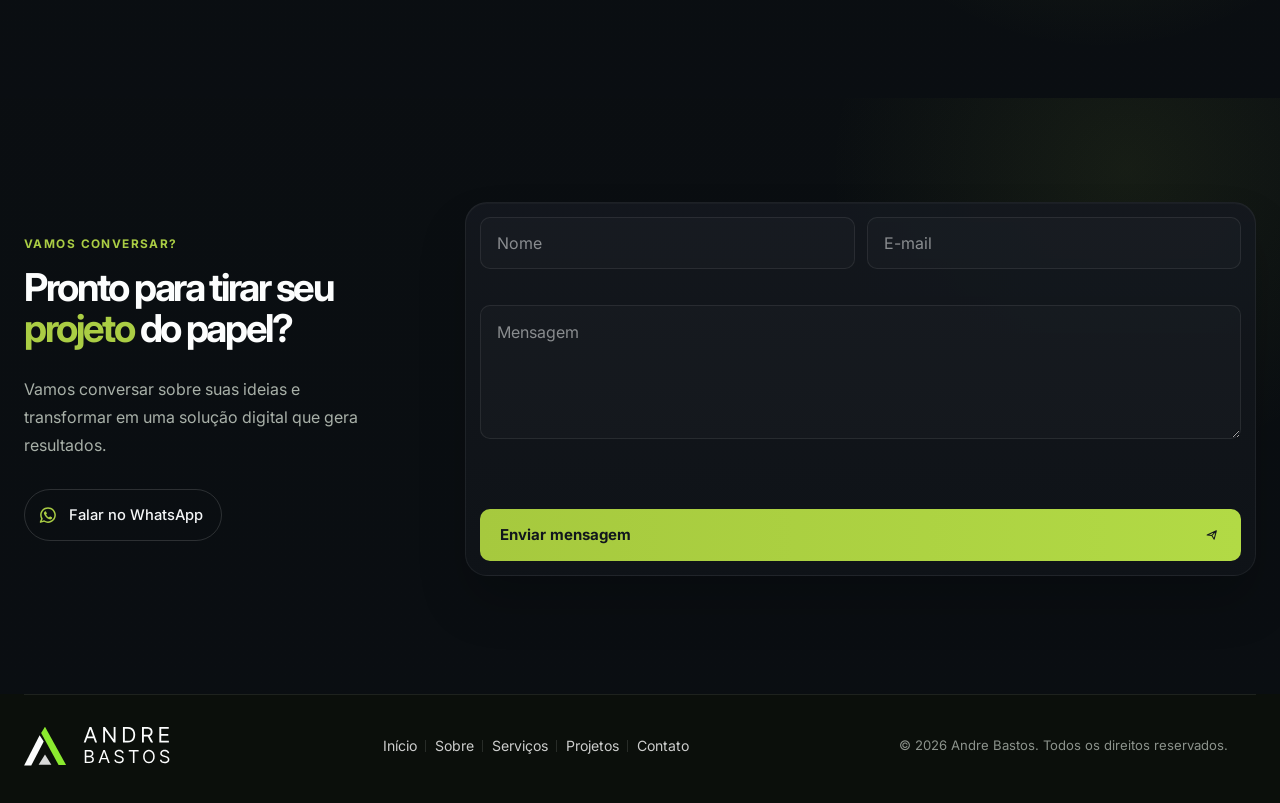
==== commit e383e10f: "final v2 lang 0.1" ====
--- a/v2/index.html
+++ b/v2/index.html
@@ -57,9 +57,22 @@
   <div class="page-shell">
     <header class="site-header">
       <div class="container site-header__inner">
-        <a class="brand" href="#inicio" aria-label="Andre Bastos">
-          <img class="brand__logo" src="assets/img/brand/logo.svg" alt="Andre Bastos" width="221" height="71" />
-        </a>
+        <div class="brand-block">
+          <a class="brand" href="#inicio" aria-label="Andre Bastos">
+            <img class="brand__logo" src="assets/img/brand/logo.svg" alt="Andre Bastos" width="221" height="71" />
+          </a>
+          <div class="brand-locale" aria-label="Idioma do site">
+            <button class="brand-locale__link" type="button" aria-label="Português">PT</button>
+            <span class="brand-locale__divider" aria-hidden="true">|</span>
+            <button class="brand-locale__link is-active" type="button" aria-label="English">EN</button>
+            <span class="brand-locale__icon" aria-hidden="true">
+              <svg class="brand-locale__svg" viewBox="0 0 32 32">
+                <path fill="currentColor"
+                  d="M27.596 23.829c-1.915-.637-3.974-1.113-6.141-1.421.295-1.733.452-3.549.502-5.408h8.005c-.179 2.521-1.026 4.854-2.366 6.829ZM19.434 29.559c.666-1.609 1.211-3.348 1.63-5.18 1.798.266 3.522.659 5.155 1.175-1.804 1.923-4.146 3.338-6.785 4.005ZM16.971 29.951A13.359 13.359 0 0 1 16 30c-.328 0-.648-.026-.971-.049-.851-1.772-1.54-3.744-2.05-5.837.994-.087 2.001-.138 3.021-.138 1.02 0 2.027.051 3.022.138-.511 2.093-1.2 4.065-2.051 5.837ZM5.781 25.554c1.633-.516 3.357-.909 5.155-1.175.419 1.832.964 3.571 1.63 5.18-2.639-.667-4.98-2.082-6.785-4.005ZM4.404 23.829c-1.34-1.975-2.187-4.308-2.366-6.829h8.005c.05 1.859.207 3.675.502 5.408-2.167.308-4.226.784-6.141 1.421ZM4.404 8.171c1.915.637 3.974 1.114 6.141 1.421-.295 1.733-.452 3.549-.502 5.408H2.038c.179-2.521 1.026-4.854 2.366-6.829Zm8.162-5.73c-.666 1.609-1.211 3.348-1.63 5.18-1.798-.265-3.522-.659-5.155-1.175 1.805-1.923 4.146-3.338 6.785-4.005Zm2.463-.392C15.352 2.027 15.672 2 16 2c.328 0 .649.027.971.049.851 1.772 1.54 3.745 2.051 5.837A34.67 34.67 0 0 1 16 8.024c-1.02 0-2.027-.051-3.021-.138.51-2.092 1.199-4.065 2.05-5.837ZM19.954 15c-.054 1.761-.214 3.493-.515 5.156A35.479 35.479 0 0 0 16 20a35.45 35.45 0 0 0-3.438.156A30.65 30.65 0 0 1 12.047 15h7.907Zm-7.907-2c.053-1.761.213-3.493.515-5.156A35.45 35.45 0 0 0 16 8c1.168 0 2.313-.058 3.438-.156.302 1.663.462 3.395.516 5.156h-7.907Zm14.172-6.554c-1.633.516-3.357.91-5.155 1.175-.419-1.832-.964-3.571-1.63-5.18 2.639.667 4.981 2.082 6.785 4.005Zm1.377 1.725c1.34 1.975 2.187 4.308 2.366 6.829h-8.005c-.05-1.859-.207-3.675-.502-5.408 2.167-.307 4.226-.784 6.141-1.421ZM16 0C7.164 0 0 7.163 0 16c0 8.837 7.164 16 16 16s16-7.163 16-16C32 7.163 24.836 0 16 0Z" />
+              </svg>
+            </span>
+          </div>
+        </div>
 
         <button class="menu-toggle" type="button" aria-expanded="false" aria-controls="site-nav"
           aria-label="Abrir menu">
--- a/v2/assets/css/style.css
+++ b/v2/assets/css/style.css
@@ -137,6 +137,12 @@
   gap: 24px;
 }
 
+.brand-block {
+  position: relative;
+  display: inline-flex;
+  align-items: flex-start;
+}
+
 .brand {
   display: inline-flex;
   align-items: center;
@@ -145,6 +151,82 @@
 .brand__logo {
   width: 148px;
   height: auto;
+}
+
+.brand-locale {
+  position: absolute;
+  left: 0;
+  top: calc(100% + 6px);
+  display: inline-flex;
+  align-items: center;
+  gap: 9px;
+  min-height: 28px;
+  padding: 0 0 9px;
+  color: rgba(252, 253, 253, 0.52);
+}
+
+.brand-locale::before,
+.brand-locale::after {
+  content: "";
+  position: absolute;
+  left: 0;
+  bottom: 0;
+  border-radius: var(--radius-pill);
+  pointer-events: none;
+}
+
+.brand-locale::before {
+  width: 30px;
+  height: 1px;
+  background: rgba(255, 255, 255, 0.16);
+}
+
+.brand-locale::after {
+  left: 29px;
+  width: 53px;
+  height: 2px;
+  background: var(--accent);
+}
+
+.brand-locale__link {
+  padding: 0;
+  border: 0;
+  background: transparent;
+  color: inherit;
+  font-size: 12px;
+  font-weight: 500;
+  line-height: 1;
+  letter-spacing: 0.06em;
+  transition: color var(--transition-fast), opacity var(--transition-fast);
+  cursor: pointer;
+}
+
+.brand-locale__link:hover,
+.brand-locale__link:focus-visible {
+  color: var(--text);
+}
+
+.brand-locale__link.is-active {
+  color: var(--text);
+}
+
+.brand-locale__divider {
+  color: rgba(252, 253, 253, 0.28);
+  font-size: 11px;
+  line-height: 1;
+}
+
+.brand-locale__icon {
+  display: inline-flex;
+  align-items: center;
+  justify-content: center;
+  color: rgba(252, 253, 253, 0.68);
+}
+
+.brand-locale__svg {
+  width: 15px;
+  height: 15px;
+  display: block;
 }
 
 .site-nav {
@@ -2367,6 +2449,10 @@
     display: none;
   }
 
+  .brand-locale {
+    display: none;
+  }
+
   .hero {
     padding-top: 0;
   }
